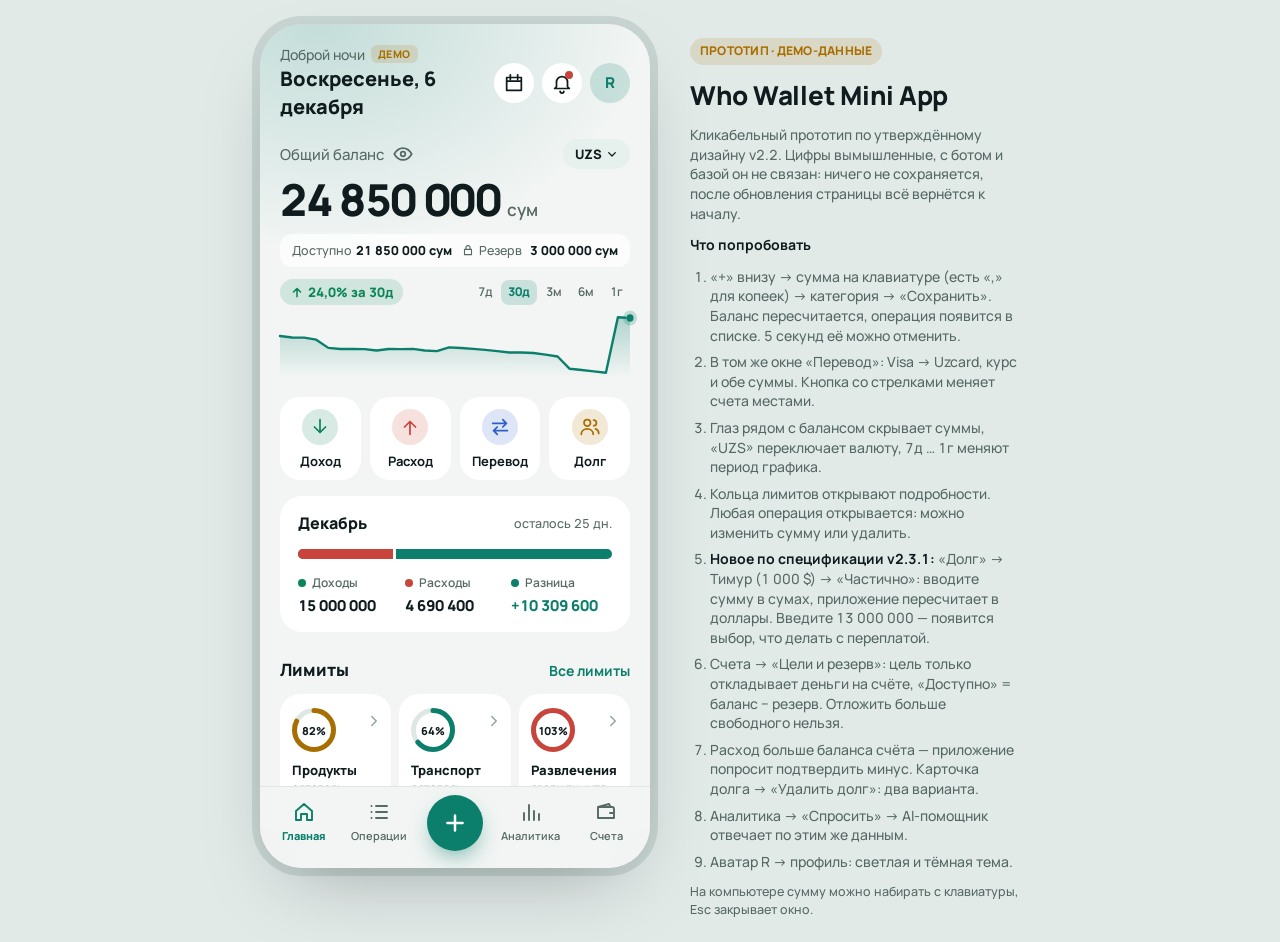
==== index.html @ b490c867 "Add personal wallet site at /my/ The demo stays at the root. /my/ runs the same app in personal mode" ====
<!doctype html>
<html lang="ru">
<head>
<meta charset="utf-8">
<meta name="viewport" content="width=device-width,initial-scale=1,viewport-fit=cover">
<meta name="robots" content="noindex,nofollow">
<script src="https://telegram.org/js/telegram-web-app.js"></script>
<script>
(function () {
  var tg = window.Telegram && window.Telegram.WebApp;
  if (!tg || (!tg.initData && tg.platform === 'unknown')) return; // открыто не в Telegram
  try { tg.ready(); tg.expand(); } catch (e) {}
  var apply = function () {
    if (tg.colorScheme) document.documentElement.setAttribute('data-theme', tg.colorScheme);
    var bg = tg.colorScheme === 'dark' ? '#0B1316' : '#F2F5F4';
    try { tg.setHeaderColor(bg); tg.setBackgroundColor(bg); } catch (e) {}
  };
  apply();
  try { tg.onEvent('themeChanged', apply); } catch (e) {}
})();
</script>
<style>:root{padding-top:env(safe-area-inset-top);padding-bottom:env(safe-area-inset-bottom)}body{margin:0}[hidden]{display:none!important}</style>
</head>
<body>
<title>Who Wallet Mini App</title>
<link rel="preconnect" href="https://fonts.googleapis.com">
<link rel="preconnect" href="https://fonts.gstatic.com" crossorigin>
<link rel="stylesheet" href="https://fonts.googleapis.com/css2?family=Manrope:wght@400;500;600;700;800&display=swap">
<link rel="stylesheet" href="app.css?v=20261119">

<div class="stage">
  <div class="device" id="device">
    <div class="screen" id="screen"></div>
    <nav class="tabbar" id="tabbar" aria-label="Разделы"></nav>
    <div id="overlay"></div>
    <div id="toastHost" aria-live="polite"></div>
  </div>
  <aside class="about">
    <span class="badge">ПРОТОТИП · ДЕМО-ДАННЫЕ</span>
    <h1>Who Wallet Mini App</h1>
    <p>Кликабельный прототип по утверждённому дизайну v2.2. Цифры вымышленные, с ботом и базой он не связан: ничего не сохраняется, после обновления страницы всё вернётся к началу.</p>
    <p><b>Что попробовать</b></p>
    <ol>
      <li>«+» внизу → сумма на клавиатуре (есть «,» для копеек) → категория → «Сохранить». Баланс пересчитается, операция появится в списке. 5 секунд её можно отменить.</li>
      <li>В том же окне «Перевод»: Visa → Uzcard, курс и обе суммы. Кнопка со стрелками меняет счета местами.</li>
      <li>Глаз рядом с балансом скрывает суммы, «UZS» переключает валюту, 7д … 1г меняют период графика.</li>
      <li>Кольца лимитов открывают подробности. Любая операция открывается: можно изменить сумму или удалить.</li>
      <li><b>Новое по спецификации v2.3.1:</b> «Долг» → Тимур (1 000 $) → «Частично»: вводите сумму в сумах, приложение пересчитает в доллары. Введите 13 000 000 — появится выбор, что делать с переплатой.</li>
      <li>Счета → «Цели и резерв»: цель только откладывает деньги на счёте, «Доступно» = баланс − резерв. Отложить больше свободного нельзя.</li>
      <li>Расход больше баланса счёта — приложение попросит подтвердить минус. Карточка долга → «Удалить долг»: два варианта.</li>
      <li>Аналитика → «Спросить» → AI-помощник отвечает по этим же данным.</li>
      <li>Аватар R → профиль: светлая и тёмная тема.</li>
    </ol>
    <p class="small">На компьютере сумму можно набирать с клавиатуры, Esc закрывает окно.</p>
  </aside>
</div>

<script src="app.js?v=20261119"></script>

</body>
</html>
---- app.css ----
/* Layout: телефон-прототип по центру (на телефоне — во весь экран) + рядом список «что попробовать». Токены — из утверждённого дизайна v2.2 (шрифт: Inter или Manrope). */
:root {
  --bg: #F2F5F4; --surface: #FFFFFF; --surface2: #F1F6F4; --line: #DFE7E5; --text: #0F1B1D; --muted: #566964; --faint: #93A39F;
  --accent: #0B7F6B; --on-accent: #FFFFFF; --income: #0B8457; --expense: #C9443A; --warn: #A86F00; --info: #2F5FC8; --chip: #E6F0ED;
  --c1: #3B6FD8; --c2: #0B7F6B; --c3: #D49A1F; --c4: #8E5BD6; --c5: #B3C0BC; --c6: #D45C8A;
  --card1: #0B7F6B; --card2: #2F5FC8; --card3: #6A47B8; --card4: #8A6420; --on-card: #FFFFFF;
  --scrim: rgba(15,27,29,.45); --page: #E2EAE8; --frame: #C9D5D2; --shadow: 0 30px 80px -30px rgba(15,27,29,.35);
  --font: "Manrope", "Inter", system-ui, -apple-system, "Segoe UI", sans-serif;
}
@media (prefers-color-scheme: dark) { :root:not([data-theme="light"]) {
  --bg: #0B1316; --surface: #121D21; --surface2: #18262B; --line: #24343A; --text: #EDF4F2; --muted: #A6B8B3; --faint: #6F837D;
  --accent: #2BD4AE; --on-accent: #04241C; --income: #3DDC97; --expense: #FF715F; --warn: #F4B84A; --info: #6F9BFF; --chip: #1B2B30;
  --c1: #6F9BFF; --c2: #2BD4AE; --c3: #F4B84A; --c4: #B98AF5; --c5: #5D726C; --c6: #F08BC2;
  --card1: #1E5A4C; --card2: #2B3F7A; --card3: #3A2E5C; --card4: #4A3F28; --on-card: #F4FAF8;
  --scrim: rgba(3,8,10,.66); --page: #060C0E; --frame: #1C2629; --shadow: 0 30px 80px -30px rgba(0,0,0,.8); color-scheme: dark; } }
:root[data-theme="dark"] {
  --bg: #0B1316; --surface: #121D21; --surface2: #18262B; --line: #24343A; --text: #EDF4F2; --muted: #A6B8B3; --faint: #6F837D;
  --accent: #2BD4AE; --on-accent: #04241C; --income: #3DDC97; --expense: #FF715F; --warn: #F4B84A; --info: #6F9BFF; --chip: #1B2B30;
  --c1: #6F9BFF; --c2: #2BD4AE; --c3: #F4B84A; --c4: #B98AF5; --c5: #5D726C; --c6: #F08BC2;
  --card1: #1E5A4C; --card2: #2B3F7A; --card3: #3A2E5C; --card4: #4A3F28; --on-card: #F4FAF8;
  --scrim: rgba(3,8,10,.66); --page: #060C0E; --frame: #1C2629; --shadow: 0 30px 80px -30px rgba(0,0,0,.8); color-scheme: dark; }

* { box-sizing: border-box; -webkit-tap-highlight-color: transparent; }
body { margin: 0; background: var(--page); color: var(--text); font: 500 15px/1.4 var(--font); font-variant-numeric: tabular-nums;
  padding-left: max(16px, env(safe-area-inset-left, 0px)); padding-right: max(16px, env(safe-area-inset-right, 0px)); padding-block: 24px; }
button { font: inherit; color: inherit; background: none; border: 0; padding: 0; cursor: pointer; text-align: inherit; }
button:focus-visible, input:focus-visible { outline: 2px solid var(--accent); outline-offset: 2px; }
.stage { display: flex; gap: 40px; justify-content: center; align-items: flex-start; flex-wrap: wrap; }
.about { max-width: 330px; min-width: 0; display: grid; gap: 12px; padding-top: 14px; color: var(--muted); font-size: 14px; }
.about h1 { margin: 0; font-size: 26px; font-weight: 800; color: var(--text); letter-spacing: -.01em; text-wrap: balance; }
.about p { margin: 0; }
.about ol { margin: 0; padding-left: 20px; display: grid; gap: 7px; }
.about b { color: var(--text); }
.badge { justify-self: start; font-size: 12px; font-weight: 800; letter-spacing: .02em; color: var(--warn); background: color-mix(in srgb, var(--warn) 15%, transparent); padding: 5px 10px; border-radius: 999px; }

/* устройство */
.device { position: relative; width: min(390px, 100%); height: min(844px, calc(100dvh - 48px)); min-height: 640px; background: var(--bg);
  border-radius: 42px; overflow: hidden; box-shadow: var(--shadow), 0 0 0 8px var(--frame); isolation: isolate; }
.screen { position: absolute; inset: 0 0 82px; overflow-y: auto; overflow-x: hidden; scrollbar-width: none; padding: 20px 20px 28px; }
.screen.full { inset: 0; }
.screen::-webkit-scrollbar { display: none; }
@media (max-width: 480px) {
  body { padding: 0; } .stage { gap: 0; } .about { display: none; }
  .device { width: 100%; height: calc(100dvh - env(safe-area-inset-top, 0px) - env(safe-area-inset-bottom, 0px)); min-height: 0; border-radius: 0; box-shadow: none; }
  .screen { padding-left: max(18px, env(safe-area-inset-left, 0px)); padding-right: max(18px, env(safe-area-inset-right, 0px)); }
}
.screen.enter { animation: enter .28s cubic-bezier(.2,.8,.2,1); }
.screen.enter-back { animation: enterBack .28s cubic-bezier(.2,.8,.2,1); }
@keyframes enter { from { opacity: 0; transform: translateX(26px); } }
@keyframes enterBack { from { opacity: 0; transform: translateX(-26px); } }
.stagger > * { animation: rise .42s cubic-bezier(.2,.8,.2,1) backwards; }
.stagger > *:nth-child(2) { animation-delay: .04s } .stagger > *:nth-child(3) { animation-delay: .08s } .stagger > *:nth-child(4) { animation-delay: .12s }
.stagger > *:nth-child(5) { animation-delay: .16s } .stagger > *:nth-child(6) { animation-delay: .2s } .stagger > *:nth-child(7) { animation-delay: .24s } .stagger > *:nth-child(n+8) { animation-delay: .28s }
@keyframes rise { from { opacity: 0; transform: translateY(12px); } }
@keyframes fade { from { opacity: 0; } }

/* нижнее меню */
.tabbar { position: absolute; left: 0; right: 0; bottom: 0; height: 82px; background: color-mix(in srgb, var(--bg) 92%, transparent); backdrop-filter: blur(12px);
  border-top: 1px solid var(--line); display: grid; grid-template-columns: repeat(5, 1fr); align-items: start; padding: 8px 6px 10px; z-index: 5; }
.tab { display: grid; justify-items: center; gap: 4px; font-size: 11px; font-weight: 600; color: var(--muted); padding-top: 5px; text-align: center; }
.tab.on { color: var(--accent); font-weight: 800; }
.tab svg.i { width: 24px; height: 24px; }
.fab { justify-self: center; width: 56px; height: 56px; border-radius: 50%; background: var(--accent); color: var(--on-accent); display: grid; place-items: center;
  box-shadow: 0 10px 24px -8px color-mix(in srgb, var(--accent) 70%, transparent); transition: transform .15s; }
.fab:active { transform: scale(.93); }
.fab svg.i { width: 26px; height: 26px; stroke-width: 2.3; }

/* общие элементы */
svg.i { width: 22px; height: 22px; fill: none; stroke: currentColor; stroke-width: 1.9; stroke-linecap: round; stroke-linejoin: round; flex: none; }
svg.i.sm { width: 14px; height: 14px; stroke-width: 2.6; }
.row { display: flex; align-items: center; gap: 12px; }
.between { display: flex; align-items: center; justify-content: space-between; gap: 12px; }
.muted { color: var(--muted); } .small { font-size: 12.5px; } .tiny { font-size: 11.5px; }
.h-title { font-size: 28px; font-weight: 800; letter-spacing: -.02em; margin: 4px 0 14px; }
.sec { display: flex; justify-content: space-between; align-items: baseline; margin: 26px 0 12px; }
.sec h3 { margin: 0; font-size: 17px; font-weight: 800; }
.link { color: var(--accent); font-weight: 700; font-size: 14px; }
.card { background: var(--surface); border-radius: 22px; padding: 16px 18px; }
.iconbtn { width: 40px; height: 40px; border-radius: 50%; background: var(--surface); display: grid; place-items: center; position: relative; flex: none; }
.dot { position: absolute; top: 8px; right: 9px; width: 8px; height: 8px; border-radius: 50%; background: var(--expense); }
.chipbtn { background: var(--chip); border-radius: 999px; padding: 6px 10px 6px 12px; font-weight: 800; font-size: 13px; display: inline-flex; gap: 2px; align-items: center; }
.chipbtn svg.i { width: 16px; height: 16px; }
.pos { color: var(--income); } .neg { color: var(--expense); } .acc { color: var(--accent); }
.seg { display: grid; grid-auto-flow: column; grid-auto-columns: 1fr; background: var(--surface2); border-radius: 13px; padding: 4px; gap: 2px; }
.seg button { padding: 8px 4px; border-radius: 10px; font-size: 13px; font-weight: 600; color: var(--muted); text-align: center; transition: background .2s, color .2s; }
.seg button.on { background: color-mix(in srgb, var(--segc, var(--accent)) 18%, transparent); color: var(--segc, var(--accent)); font-weight: 800; }
.back { display: grid; grid-template-columns: 40px 1fr 40px; align-items: center; margin-bottom: 16px; }
.back h2 { margin: 0; text-align: center; font-size: 17px; font-weight: 800; }
.back .sub { text-align: center; font-size: 11.5px; color: var(--muted); font-weight: 500; }
.hide-sums .money { filter: blur(7px); }
.note { border-radius: 12px; padding: 9px 12px; font-size: 13px; font-weight: 700; display: flex; gap: 8px; align-items: center;
  color: var(--nc); background: color-mix(in srgb, var(--nc) 12%, transparent); }
.note svg.i { width: 18px; height: 18px; }

/* главная */
.hero { margin: -20px -20px 0; padding: 20px 20px 6px; background: radial-gradient(120% 90% at 15% 0%, color-mix(in srgb, var(--accent) 20%, transparent), transparent 70%); }
.greet .muted { font-size: 14px; }
.greet b { font-size: 20px; font-weight: 800; display: block; }
.demo { font-size: 10.5px; font-weight: 800; letter-spacing: .04em; text-transform: uppercase; color: var(--warn); background: color-mix(in srgb, var(--warn) 15%, transparent); padding: 2px 7px; border-radius: 6px; margin-left: 6px; vertical-align: 2px; }
.balance { font-size: 44px; font-weight: 800; letter-spacing: -.03em; line-height: 1.1; margin-top: 6px; white-space: nowrap; }
.balance small { font-size: 17px; font-weight: 600; color: var(--muted); margin-left: 6px; letter-spacing: 0; }
.reserve { display: flex; justify-content: space-between; gap: 8px; background: color-mix(in srgb, var(--surface) 75%, transparent); border-radius: 12px; padding: 8px 12px; margin-top: 10px; font-size: 12.5px; }
.reserve b { color: var(--text); font-weight: 800; margin-left: 4px; }
.reserve svg.i { width: 14px; height: 14px; }
.trend { display: inline-flex; gap: 4px; align-items: center; padding: 4px 10px; border-radius: 999px; font-size: 13px; font-weight: 800; color: var(--tc); background: color-mix(in srgb, var(--tc) 15%, transparent); white-space: nowrap; }
.periods { display: flex; gap: 2px; }
.periods button { font-size: 12px; font-weight: 600; color: var(--muted); padding: 4px 7px; border-radius: 8px; }
.periods button.on { color: var(--accent); background: color-mix(in srgb, var(--accent) 18%, transparent); font-weight: 800; }
.spark { width: 100%; height: 64px; display: block; margin-top: 8px; overflow: visible; }
.spark .ln { fill: none; stroke: var(--accent); stroke-width: 2.4; stroke-linejoin: round; stroke-linecap: round; stroke-dasharray: 1; stroke-dashoffset: 0; animation: draw .9s ease-out; vector-effect: non-scaling-stroke; }
@keyframes draw { from { stroke-dashoffset: 1; } }
.spark .ar { animation: fade .9s ease-out; }
.quick { display: grid; grid-template-columns: repeat(4, 1fr); gap: 9px; margin-top: 14px; }
.quick button { background: var(--surface); border-radius: 20px; padding: 12px 4px 10px; display: grid; justify-items: center; gap: 7px; font-size: 13px; font-weight: 700; transition: transform .12s; }
.quick button:active { transform: scale(.95); }
.qi { width: 36px; height: 36px; border-radius: 50%; display: grid; place-items: center; background: color-mix(in srgb, var(--q) 16%, transparent); color: var(--q); }
.month .bar { height: 10px; border-radius: 5px; background: var(--accent); overflow: hidden; margin: 14px 0 12px; }
.month .bar span { display: block; height: 100%; background: var(--expense); border-right: 3px solid var(--surface); transition: width .8s cubic-bezier(.2,.8,.2,1); }
.trio { display: grid; grid-template-columns: 1fr 1fr 1fr; gap: 6px; }
.trio i { display: inline-block; width: 8px; height: 8px; border-radius: 50%; margin-right: 6px; }
.trio .lbl { font-size: 12px; color: var(--muted); font-weight: 600; }
.trio b { font-size: 15px; font-weight: 800; display: block; margin-top: 3px; white-space: nowrap; }
.limits { display: grid; grid-template-columns: repeat(3, 1fr); gap: 8px; }
.limit { background: var(--surface); border-radius: 20px; padding: 14px 12px; display: grid; gap: 1px; text-align: left; position: relative; transition: transform .12s; min-width: 0; }
.limit:active { transform: scale(.97); }
.limit .ring { margin-bottom: 8px; }
.limit .chev { position: absolute; top: 18px; right: 8px; color: var(--faint); }
.limit .chev svg.i { width: 18px; height: 18px; }
.limit b { font-size: 13px; font-weight: 800; white-space: nowrap; overflow: hidden; text-overflow: ellipsis; }
.limit .v { font-size: 14px; font-weight: 800; }
.ring circle { fill: none; stroke-linecap: round; }
.ring .tr { stroke: var(--line); }
.ring .fg { transition: stroke-dashoffset 1s cubic-bezier(.2,.8,.2,1); }
.ring text { font: 800 11px var(--font); fill: var(--text); text-anchor: middle; dominant-baseline: central; }
.op { display: grid; grid-template-columns: 42px 1fr auto; gap: 12px; align-items: center; padding: 8px 0; text-align: left; width: 100%; }
.ops .op + .op { border-top: 1px solid var(--line); }
.op .ic { width: 42px; height: 42px; border-radius: 14px; display: grid; place-items: center; background: color-mix(in srgb, var(--ic) 16%, transparent); color: var(--ic); }
.op .t { font-weight: 700; font-size: 15px; } .op .s { font-size: 12px; color: var(--muted); font-weight: 500; }
.op > span:nth-child(2) { min-width: 0; white-space: nowrap; overflow: hidden; text-overflow: ellipsis; }
.op .a { text-align: right; font-weight: 800; white-space: nowrap; }
.op.new { animation: flash 1.6s ease-out; border-radius: 14px; }
@keyframes flash { from { background: color-mix(in srgb, var(--accent) 24%, transparent); } }
.donut { display: grid; grid-template-columns: 112px 1fr; gap: 16px; align-items: center; margin-top: 12px; }
.donut svg circle { fill: none; stroke-width: 14; }
.donut svg text { font: 800 15px var(--font); fill: var(--text); text-anchor: middle; dominant-baseline: central; }
.legend { display: grid; gap: 6px; font-size: 13px; min-width: 0; }
.legend div { display: grid; grid-template-columns: 10px 1fr auto; gap: 8px; align-items: center; }
.legend i { width: 10px; height: 10px; border-radius: 3px; }
.tip { display: grid; grid-template-columns: 32px 1fr; gap: 12px; border-radius: 22px; padding: 16px; margin-top: 16px; text-align: left; width: 100%;
  background: color-mix(in srgb, var(--tc) 10%, transparent); border: 1px solid color-mix(in srgb, var(--tc) 35%, transparent); }
.tip .k { font-size: 10.5px; font-weight: 800; letter-spacing: .06em; text-transform: uppercase; color: var(--tc); }
.tip .ti { width: 32px; height: 32px; border-radius: 50%; display: grid; place-items: center; background: color-mix(in srgb, var(--tc) 18%, transparent); color: var(--tc); }
.tip .ti svg.i { width: 18px; height: 18px; }

/* операции */
.search { display: flex; gap: 10px; align-items: center; background: var(--surface); border-radius: 14px; padding: 0 14px; height: 46px; color: var(--muted); }
.search input { flex: 1; min-width: 0; border: 0; background: none; font: inherit; color: var(--text); outline: none; }
.chips { display: flex; gap: 8px; overflow-x: auto; scrollbar-width: none; margin: 12px -20px 4px; padding: 0 20px; }
.chips::-webkit-scrollbar { display: none; }
.chips button { flex: none; padding: 7px 14px; border-radius: 999px; background: var(--surface); font-weight: 700; font-size: 13px; }
.chips button.on { background: var(--accent); color: var(--on-accent); }
.day { display: flex; justify-content: space-between; font-size: 13px; font-weight: 800; color: var(--muted); margin: 18px 0 6px; }
.oplist .op { background: var(--surface); border-radius: 16px; padding: 9px 12px; margin-bottom: 8px; }
.empty { text-align: center; padding: 36px 10px; color: var(--muted); display: grid; gap: 8px; justify-items: center; }

/* аналитика */
.qa { display: grid; grid-template-columns: 1fr 1fr; gap: 8px; margin-top: 14px; }
.qa .card { padding: 14px; min-width: 0; } .qa b { display: block; font-size: 18px; font-weight: 800; margin: 6px 0 2px; white-space: nowrap; }
.bars { display: flex; align-items: flex-end; gap: 10px; height: 150px; padding: 8px 4px 0; }
.bars .g { flex: 1; display: grid; justify-items: center; gap: 6px; height: 100%; align-content: end; }
.bars .pair { display: flex; gap: 3px; align-items: flex-end; height: 120px; }
.bars .pair span { width: 12px; border-radius: 4px 4px 2px 2px; transform-origin: bottom; animation: grow .7s cubic-bezier(.2,.8,.2,1) backwards; }
@keyframes grow { from { transform: scaleY(0); } }
.bars .m { font-size: 11px; color: var(--muted); font-weight: 600; }
.legendline { display: flex; gap: 14px; font-size: 12.5px; color: var(--muted); }
.legendline i { width: 8px; height: 8px; border-radius: 50%; display: inline-block; margin-right: 6px; }
.catrow { display: grid; grid-template-columns: minmax(0, 1fr) 110px 70px; gap: 10px; align-items: center; font-size: 13.5px; padding: 6px 0; }
.track { height: 8px; background: var(--line); border-radius: 4px; overflow: hidden; }
.track span, .progress span { display: block; height: 100%; border-radius: 5px; transition: width .9s cubic-bezier(.2,.8,.2,1); }
.progress { height: 10px; background: var(--line); border-radius: 5px; overflow: hidden; }
.progress span { background: var(--income); }

/* счета */
.accard { border-radius: 20px; padding: 16px 18px; color: var(--on-card); display: grid; gap: 14px; margin-bottom: 10px; text-align: left; width: 100%;
  background: linear-gradient(135deg, var(--cc), color-mix(in srgb, var(--cc) 70%, #000)); transition: transform .12s; }
.accard:active { transform: scale(.98); }
.accard .between span { opacity: .82; font-size: 13px; }
.accard b { font-size: 22px; font-weight: 800; }
.listrow { display: grid; grid-template-columns: 34px minmax(0, 1fr) auto 18px; gap: 12px; align-items: center; background: var(--surface); border-radius: 16px; padding: 13px 14px; margin-bottom: 8px; width: 100%; text-align: left; color: var(--text); }
.listrow > svg.i { width: 18px; height: 18px; color: var(--faint); }
.listrow .ri { width: 34px; height: 34px; border-radius: 50%; display: grid; place-items: center; background: color-mix(in srgb, var(--accent) 13%, transparent); color: var(--accent); }
.listrow .ri svg.i { width: 18px; height: 18px; }

/* детали */
.bigamt { text-align: center; font-size: 34px; font-weight: 800; letter-spacing: -.02em; }
.kv { display: grid; gap: 11px; }
.kv div { display: flex; justify-content: space-between; gap: 10px; font-size: 14px; }
.kv span { color: var(--muted); } .kv b { font-weight: 800; text-align: right; }
.btn { display: block; width: 100%; border-radius: 16px; height: 52px; font-weight: 800; font-size: 16px; text-align: center; background: var(--accent); color: var(--on-accent); transition: transform .12s, opacity .2s; }
.btn:active { transform: scale(.98); }
.btn[disabled] { opacity: .38; cursor: default; transform: none; }
.btn.sec2 { background: var(--surface2); color: var(--text); border: 1px solid var(--line); }
.btn.danger { background: var(--expense); color: var(--on-card); }
.btn.ghost-danger { background: none; color: var(--expense); border: 1px solid color-mix(in srgb, var(--expense) 50%, transparent); }
.two { display: grid; grid-template-columns: 1fr 1fr; gap: 8px; }
.bigring { position: relative; margin: 0 auto; }
.bigring > div { position: absolute; inset: 0; display: grid; place-content: center; text-align: center; }

/* AI */
.chat { display: grid; gap: 12px; padding-bottom: 8px; }
.bub { max-width: 88%; padding: 12px 14px; border-radius: 18px; font-size: 14px; line-height: 1.45; }
.bub.fresh { animation: rise .3s ease-out; }
.bub.me { justify-self: end; background: var(--accent); color: var(--on-accent); border-bottom-right-radius: 6px; font-weight: 600; }
.bub.ai { background: var(--surface); border-bottom-left-radius: 6px; }
.bub .src { margin-top: 8px; padding-top: 8px; border-top: 1px solid var(--line); font-size: 11.5px; color: var(--muted); }
.typing span { display: inline-block; width: 6px; height: 6px; border-radius: 50%; background: var(--muted); margin-right: 4px; animation: blink 1s infinite; }
.typing span:nth-child(2) { animation-delay: .15s } .typing span:nth-child(3) { animation-delay: .3s }
@keyframes blink { 50% { opacity: .2; } }
.sugg { display: flex; flex-wrap: wrap; gap: 8px; margin-top: 12px; }
.sugg button { border: 1px solid var(--line); background: var(--surface); color: var(--accent); font-weight: 700; font-size: 13px; padding: 8px 12px; border-radius: 999px; }
.sugg button[disabled] { opacity: .45; }

/* лист снизу */
.scrim { position: absolute; inset: 0; background: var(--scrim); z-index: 10; animation: fade .2s ease-out; }
.sheet { position: absolute; left: 0; right: 0; bottom: 0; z-index: 11; background: var(--surface); border-radius: 26px 26px 0 0; padding: 10px 20px 16px;
  max-height: 96%; overflow-y: auto; scrollbar-width: none; animation: up .42s cubic-bezier(.2,1.12,.3,1); }
.sheet::-webkit-scrollbar { display: none; }
.still { animation: none !important; }
@keyframes up { from { transform: translateY(100%); } }
.grab { width: 40px; height: 5px; border-radius: 3px; background: var(--faint); margin: 0 auto 12px; opacity: .6; }
.amount { text-align: center; font-weight: 800; letter-spacing: -.02em; margin: 12px 0 4px; white-space: nowrap; }
.amount small { font-size: 18px; color: var(--muted); font-weight: 600; margin-left: 6px; letter-spacing: 0; }
.amount .caret { display: inline-block; width: 3px; height: .85em; background: var(--accent); vertical-align: -.08em; margin-left: 2px; border-radius: 2px; animation: blink 1s steps(1) infinite; }
.pickers { display: grid; grid-template-columns: 1fr 1fr; gap: 8px; margin: 10px 0; }
.picker { background: var(--surface2); border-radius: 14px; padding: 8px 12px; text-align: left; display: grid; min-width: 0; }
.picker .tiny { color: var(--muted); }
.picker b { font-size: 13.5px; font-weight: 800; white-space: nowrap; overflow: hidden; text-overflow: ellipsis; }
.cats { display: grid; grid-template-columns: repeat(4, 1fr); gap: 8px 4px; margin: 6px 0 10px; }
.cat { display: grid; justify-items: center; gap: 5px; font-size: 11px; font-weight: 600; color: var(--muted); text-align: center; }
.cat .cc { width: 44px; height: 44px; border-radius: 50%; display: grid; place-items: center; background: var(--surface2); transition: transform .15s; }
.cat.on { color: var(--text); font-weight: 800; }
.cat.on .cc { background: color-mix(in srgb, var(--accent) 18%, transparent); color: var(--accent); box-shadow: inset 0 0 0 2px var(--accent); transform: scale(1.06); }
.comment { width: 100%; border: 0; border-radius: 14px; background: var(--surface2); padding: 11px 14px; font: inherit; color: var(--text); margin-bottom: 10px; }
.comment::placeholder { color: var(--faint); }
.quickadd { display: grid; grid-template-columns: repeat(3, 1fr); gap: 6px; margin-bottom: 6px; }
.quickadd button { background: var(--chip); border-radius: 10px; padding: 7px 0; font-size: 13px; font-weight: 700; text-align: center; }
.keys { display: grid; grid-template-columns: repeat(3, 1fr); gap: 6px; margin-bottom: 12px; }
.keys button { background: var(--surface2); border-radius: 12px; height: 46px; font-size: 21px; font-weight: 700; display: grid; place-items: center; transition: background .1s; }
.keys button:active { background: var(--line); }
.xfer { display: grid; gap: 8px; margin-top: 10px; position: relative; }
.xfer .picker { padding: 11px 14px; }
.swap { position: absolute; right: 18px; top: 50%; transform: translateY(-50%); width: 36px; height: 36px; border-radius: 50%; background: var(--surface); border: 2px solid var(--line); display: grid; place-items: center; color: var(--info); transition: transform .25s; }
.swap svg.i { width: 18px; height: 18px; }
.swap:active { transform: translateY(-50%) rotate(180deg); }
.rate { background: color-mix(in srgb, var(--info) 10%, transparent); border: 1px solid color-mix(in srgb, var(--info) 35%, transparent); border-radius: 16px; padding: 12px 14px; display: grid; gap: 6px; font-size: 13px; margin: 8px 0; }
.rate div { display: flex; justify-content: space-between; gap: 8px; } .rate b { font-weight: 800; }
.hint { font-size: 11.5px; font-weight: 700; margin: 6px 0 8px; }

/* тост */
.toast { position: absolute; left: 14px; right: 14px; bottom: 94px; z-index: 20; background: var(--surface); border: 1px solid var(--line); border-radius: 18px; padding: 12px 14px;
  display: grid; grid-template-columns: 34px minmax(0, 1fr) auto; gap: 12px; align-items: center; box-shadow: 0 16px 40px -16px rgba(0,0,0,.45); animation: toastIn .35s cubic-bezier(.2,1.1,.3,1); }
.full-view .toast { bottom: 18px; }
@keyframes toastIn { from { opacity: 0; transform: translateY(20px) scale(.97); } }
.toast .ok { width: 34px; height: 34px; border-radius: 50%; display: grid; place-items: center; background: color-mix(in srgb, var(--income) 18%, transparent); color: var(--income); }
.toast .ok path { stroke-dasharray: 30; stroke-dashoffset: 30; animation: check .5s .1s ease-out forwards; }
@keyframes check { to { stroke-dashoffset: 0; } }
.toast b { font-weight: 800; display: block; } .toast .undo { color: var(--accent); font-weight: 800; display: flex; align-items: center; gap: 6px; }

.opts { display: grid; gap: 8px; margin: 14px 0; }
.opt { display: grid; grid-template-columns: 22px minmax(0, 1fr); gap: 12px; align-items: start; text-align: left; padding: 12px 14px; border-radius: 14px; border: 1px solid var(--line); background: var(--surface2); width: 100%; }
.opt .rd { width: 20px; height: 20px; border-radius: 50%; border: 2px solid var(--faint); margin-top: 2px; }
.opt.on { border-color: var(--accent); background: color-mix(in srgb, var(--accent) 10%, transparent); }
.opt.on .rd { border: 6px solid var(--accent); }
.opt b { display: block; font-weight: 800; }
.opt .d { font-size: 12.5px; color: var(--muted); }
.accchips { display: flex; gap: 8px; overflow-x: auto; margin: 10px -20px 2px; padding: 0 20px; scrollbar-width: none; }
.accchips::-webkit-scrollbar { display: none; }
.accchips button { flex: none; border: 1px solid var(--line); background: var(--surface2); border-radius: 12px; padding: 8px 12px; text-align: left; display: grid; }
.accchips button.on { border-color: var(--accent); background: color-mix(in srgb, var(--accent) 12%, transparent); }
.accchips b { font-size: 13px; font-weight: 800; } .accchips span { font-size: 11px; color: var(--muted); }
.conv { text-align: center; font-size: 13px; color: var(--muted); margin: -2px 0 8px; }
.conv b { color: var(--text); }
.calm .spark .ln, .calm .spark .ar, .calm .bars .pair span { animation: none; }
html.no-anim *, html.no-anim *::before, html.no-anim *::after { animation: none !important; transition: none !important; }
html.no-anim .toast .ok path { stroke-dashoffset: 0; }
html.no-anim body { padding: 0 !important; }
html.no-anim .about { display: none; }
html.no-anim .stage { display: block; }
html.no-anim .device { width: 390px; height: 844px; min-height: 0; border-radius: 0; box-shadow: none; }
@media (prefers-reduced-motion: reduce) { *, *::before, *::after { animation: none !important; transition: none !important; } .toast .ok path { stroke-dashoffset: 0; } }
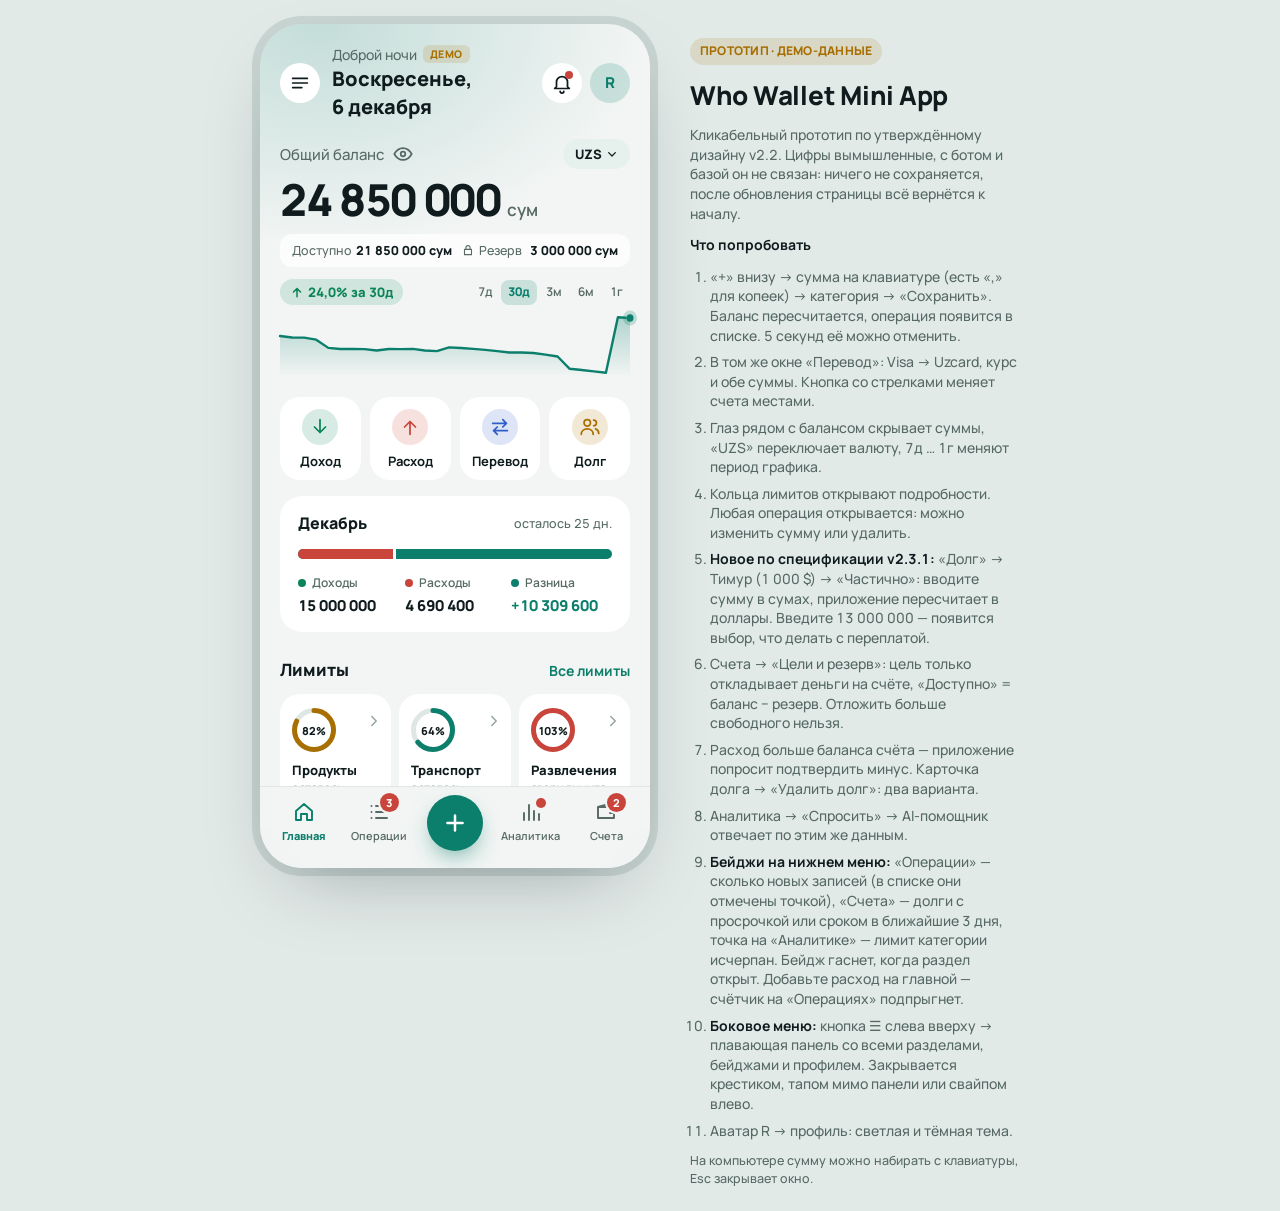
==== commit de3000e9: "Floating side menu A menu button on the main screens opens a side panel that floats with margins fro" ====
--- a/index.html
+++ b/index.html
@@ -26,7 +26,350 @@
 <link rel="preconnect" href="https://fonts.googleapis.com">
 <link rel="preconnect" href="https://fonts.gstatic.com" crossorigin>
 <link rel="stylesheet" href="https://fonts.googleapis.com/css2?family=Manrope:wght@400;500;600;700;800&display=swap">
-<link rel="stylesheet" href="app.css?v=20261119">
+<style>
+/* Layout: телефон-прототип по центру (на телефоне — во весь экран) + рядом список «что попробовать». Токены — из утверждённого дизайна v2.2 (шрифт: Inter или Manrope). */
+:root {
+  --bg: #F2F5F4; --surface: #FFFFFF; --surface2: #F1F6F4; --line: #DFE7E5; --text: #0F1B1D; --muted: #566964; --faint: #93A39F;
+  --accent: #0B7F6B; --on-accent: #FFFFFF; --income: #0B8457; --expense: #C9443A; --warn: #A86F00; --info: #2F5FC8; --chip: #E6F0ED;
+  --c1: #3B6FD8; --c2: #0B7F6B; --c3: #D49A1F; --c4: #8E5BD6; --c5: #B3C0BC; --c6: #D45C8A;
+  --card1: #0B7F6B; --card2: #2F5FC8; --card3: #6A47B8; --card4: #8A6420; --on-card: #FFFFFF;
+  --badge: #C9443A; --on-badge: #FFFFFF; --scrim: rgba(15,27,29,.45); --page: #E2EAE8; --frame: #C9D5D2; --shadow: 0 30px 80px -30px rgba(15,27,29,.35);
+  --font: "Manrope", "Inter", system-ui, -apple-system, "Segoe UI", sans-serif;
+}
+@media (prefers-color-scheme: dark) { :root:not([data-theme="light"]) {
+  --bg: #0B1316; --surface: #121D21; --surface2: #18262B; --line: #24343A; --text: #EDF4F2; --muted: #A6B8B3; --faint: #6F837D;
+  --accent: #2BD4AE; --on-accent: #04241C; --income: #3DDC97; --expense: #FF715F; --warn: #F4B84A; --info: #6F9BFF; --chip: #1B2B30;
+  --c1: #6F9BFF; --c2: #2BD4AE; --c3: #F4B84A; --c4: #B98AF5; --c5: #5D726C; --c6: #F08BC2;
+  --card1: #1E5A4C; --card2: #2B3F7A; --card3: #3A2E5C; --card4: #4A3F28; --on-card: #F4FAF8;
+  --badge: #FF715F; --on-badge: #2A0805; --scrim: rgba(3,8,10,.66); --page: #060C0E; --frame: #1C2629; --shadow: 0 30px 80px -30px rgba(0,0,0,.8); color-scheme: dark; } }
+:root[data-theme="dark"] {
+  --bg: #0B1316; --surface: #121D21; --surface2: #18262B; --line: #24343A; --text: #EDF4F2; --muted: #A6B8B3; --faint: #6F837D;
+  --accent: #2BD4AE; --on-accent: #04241C; --income: #3DDC97; --expense: #FF715F; --warn: #F4B84A; --info: #6F9BFF; --chip: #1B2B30;
+  --c1: #6F9BFF; --c2: #2BD4AE; --c3: #F4B84A; --c4: #B98AF5; --c5: #5D726C; --c6: #F08BC2;
+  --card1: #1E5A4C; --card2: #2B3F7A; --card3: #3A2E5C; --card4: #4A3F28; --on-card: #F4FAF8;
+  --badge: #FF715F; --on-badge: #2A0805; --scrim: rgba(3,8,10,.66); --page: #060C0E; --frame: #1C2629; --shadow: 0 30px 80px -30px rgba(0,0,0,.8); color-scheme: dark; }
+
+* { box-sizing: border-box; -webkit-tap-highlight-color: transparent; }
+body { margin: 0; background: var(--page); color: var(--text); font: 500 15px/1.4 var(--font); font-variant-numeric: tabular-nums;
+  padding-left: max(16px, env(safe-area-inset-left, 0px)); padding-right: max(16px, env(safe-area-inset-right, 0px)); padding-block: 24px; }
+button { font: inherit; color: inherit; background: none; border: 0; padding: 0; cursor: pointer; text-align: inherit; }
+button:focus-visible, input:focus-visible { outline: 2px solid var(--accent); outline-offset: 2px; }
+.stage { display: flex; gap: 40px; justify-content: center; align-items: flex-start; flex-wrap: wrap; }
+.about { max-width: 330px; min-width: 0; display: grid; gap: 12px; padding-top: 14px; color: var(--muted); font-size: 14px; }
+.about h1 { margin: 0; font-size: 26px; font-weight: 800; color: var(--text); letter-spacing: -.01em; text-wrap: balance; }
+.about p { margin: 0; }
+.about ol { margin: 0; padding-left: 20px; display: grid; gap: 7px; }
+.about b { color: var(--text); }
+.badge { justify-self: start; font-size: 12px; font-weight: 800; letter-spacing: .02em; color: var(--warn); background: color-mix(in srgb, var(--warn) 15%, transparent); padding: 5px 10px; border-radius: 999px; }
+
+/* устройство */
+.device { position: relative; width: min(390px, 100%); height: min(844px, calc(100dvh - 48px)); min-height: 640px; background: var(--bg);
+  border-radius: 42px; overflow: hidden; box-shadow: var(--shadow), 0 0 0 8px var(--frame); isolation: isolate; }
+.screen { position: absolute; inset: 0 0 82px; overflow-y: auto; overflow-x: hidden; scrollbar-width: none; padding: 20px 20px 28px; }
+.screen.full { inset: 0; }
+.screen::-webkit-scrollbar { display: none; }
+@media (max-width: 480px) {
+  body { padding: 0; } .stage { gap: 0; } .about { display: none; }
+  .device { width: 100%; height: calc(100dvh - env(safe-area-inset-top, 0px) - env(safe-area-inset-bottom, 0px)); min-height: 0; border-radius: 0; box-shadow: none; }
+  .screen { padding-left: max(18px, env(safe-area-inset-left, 0px)); padding-right: max(18px, env(safe-area-inset-right, 0px)); }
+}
+.screen.enter { animation: enter .28s cubic-bezier(.2,.8,.2,1); }
+.screen.enter-back { animation: enterBack .28s cubic-bezier(.2,.8,.2,1); }
+@keyframes enter { from { opacity: 0; transform: translateX(26px); } }
+@keyframes enterBack { from { opacity: 0; transform: translateX(-26px); } }
+.stagger > * { animation: rise .42s cubic-bezier(.2,.8,.2,1) backwards; }
+.stagger > *:nth-child(2) { animation-delay: .04s } .stagger > *:nth-child(3) { animation-delay: .08s } .stagger > *:nth-child(4) { animation-delay: .12s }
+.stagger > *:nth-child(5) { animation-delay: .16s } .stagger > *:nth-child(6) { animation-delay: .2s } .stagger > *:nth-child(7) { animation-delay: .24s } .stagger > *:nth-child(n+8) { animation-delay: .28s }
+@keyframes rise { from { opacity: 0; transform: translateY(12px); } }
+@keyframes fade { from { opacity: 0; } }
+
+/* нижнее меню */
+.tabbar { position: absolute; left: 0; right: 0; bottom: 0; height: 82px; background: color-mix(in srgb, var(--bg) 92%, transparent); backdrop-filter: blur(12px);
+  border-top: 1px solid var(--line); display: grid; grid-template-columns: repeat(5, 1fr); align-items: start; padding: 8px 6px 10px; z-index: 5; }
+.tab { display: grid; justify-items: center; gap: 4px; font-size: 11px; font-weight: 600; color: var(--muted); padding-top: 5px; text-align: center; }
+.tab.on { color: var(--accent); font-weight: 800; }
+.tab svg.i { width: 24px; height: 24px; }
+.fab { justify-self: center; width: 56px; height: 56px; border-radius: 50%; background: var(--accent); color: var(--on-accent); display: grid; place-items: center;
+  box-shadow: 0 10px 24px -8px color-mix(in srgb, var(--accent) 70%, transparent); transition: transform .15s; }
+.fab:active { transform: scale(.93); }
+.fab svg.i { width: 26px; height: 26px; stroke-width: 2.3; }
+/* бейджи: новое видно прямо на вкладке, без всплывающих окон */
+.tab .tic { position: relative; display: grid; place-items: center; }
+.tbadge { position: absolute; top: -7px; left: 13px; min-width: 19px; height: 19px; padding: 0 5px; border-radius: 10px; background: var(--badge); color: var(--on-badge);
+  font: 800 11px/19px var(--font); text-align: center; letter-spacing: 0; box-shadow: 0 0 0 2px var(--bg); pointer-events: none; }
+.tbadge.dot { min-width: 0; width: 10px; height: 10px; padding: 0; top: -2px; left: 17px; }
+.tbadge.bump { animation: bump .55s cubic-bezier(.3,1.6,.5,1); }
+@keyframes bump { 0% { transform: scale(.2); } 55% { transform: scale(1.25); } 100% { transform: scale(1); } }
+.rbadge { min-width: 22px; height: 22px; padding: 0 7px; border-radius: 11px; background: var(--badge); color: var(--on-badge); font-size: 12px; font-weight: 800; line-height: 22px; text-align: center; }
+/* боковое меню «Floating»: панель парит с отступами от краёв, не прилипает к экрану */
+.titlebar { display: flex; align-items: center; gap: 12px; margin: 4px 0 14px; }
+.titlebar .h-title { margin: 0; }
+.greet b { text-wrap: balance; font-size: clamp(16px, 4.9vw, 20px); }
+@media (max-width: 360px) { .greet .muted { font-size: 13px; } .greet .demo { display: none; } } /* «демо» видно в боковом меню */
+.side { position: absolute; z-index: 11; top: 12px; bottom: 12px; left: 12px; width: min(292px, calc(100% - 56px)); display: flex; flex-direction: column; gap: 2px;
+  background: color-mix(in srgb, var(--surface) 94%, transparent); backdrop-filter: blur(18px); -webkit-backdrop-filter: blur(18px); border: 1px solid var(--line); border-radius: 26px;
+  padding: 14px 12px 12px; box-shadow: 0 28px 70px -20px rgba(0,0,0,.5), 0 2px 8px rgba(0,0,0,.08); overflow-y: auto; scrollbar-width: none; transform-origin: left center;
+  animation: sideIn .4s cubic-bezier(.2,1,.3,1); }
+.side::-webkit-scrollbar { display: none; }
+@keyframes sideIn { from { opacity: 0; transform: translateX(-30px) scale(.96); } }
+.side.out { animation: sideOut .17s ease-in forwards; }
+.scrim.out { animation: fadeOut .17s ease-in forwards; }
+@keyframes sideOut { to { opacity: 0; transform: translateX(-22px) scale(.97); } }
+@keyframes fadeOut { to { opacity: 0; } }
+.side > * { animation: rise .35s cubic-bezier(.2,.8,.2,1) backwards; }
+.side > *:nth-child(2) { animation-delay: .03s } .side > *:nth-child(3) { animation-delay: .05s } .side > *:nth-child(4) { animation-delay: .07s }
+.side > *:nth-child(5) { animation-delay: .09s } .side > *:nth-child(6) { animation-delay: .11s } .side > *:nth-child(n+7) { animation-delay: .13s }
+.side.still > * { animation: none; }
+.shead { display: grid; grid-template-columns: 40px minmax(0, 1fr) 36px; gap: 10px; align-items: center; padding: 2px 2px 12px; margin-bottom: 4px; border-bottom: 1px solid var(--line); }
+.shead b { display: block; font-size: 16px; font-weight: 800; }
+.shead .tiny { display: block; color: var(--muted); }
+.slogo { width: 40px; height: 40px; border-radius: 13px; background: var(--accent); color: var(--on-accent); display: grid; place-items: center; }
+.slogo svg.i { width: 21px; height: 21px; }
+.sclose { width: 36px; height: 36px; background: var(--surface2); }
+.sclose svg.i { width: 18px; height: 18px; }
+.slabel { font-size: 11px; font-weight: 800; letter-spacing: .06em; text-transform: uppercase; color: var(--faint); padding: 12px 10px 5px; }
+.sitem { display: grid; grid-template-columns: 34px minmax(0, 1fr) auto; gap: 10px; align-items: center; min-height: 46px; padding: 5px 10px 5px 6px; border-radius: 14px;
+  font-size: 15px; font-weight: 700; color: var(--text); width: 100%; text-align: left; transition: background .15s; }
+.sitem:active { background: var(--surface2); }
+.sitem .sic { width: 34px; height: 34px; border-radius: 11px; display: grid; place-items: center; color: var(--muted); }
+.sitem .sic svg.i { width: 20px; height: 20px; }
+.sitem.on { background: color-mix(in srgb, var(--accent) 13%, transparent); color: var(--accent); font-weight: 800; }
+.sitem.on .sic { color: var(--accent); background: color-mix(in srgb, var(--accent) 16%, transparent); }
+.sdot { width: 9px; height: 9px; border-radius: 50%; background: var(--badge); margin-right: 6px; }
+.stag { font-size: 11px; font-weight: 800; color: var(--muted); background: var(--surface2); padding: 3px 8px; border-radius: 999px; }
+.sfoot { margin-top: auto; padding-top: 12px; }
+.sme { display: grid; grid-template-columns: 40px minmax(0, 1fr) 18px; gap: 10px; align-items: center; width: 100%; text-align: left; padding: 10px; border-radius: 18px;
+  background: var(--surface2); border: 1px solid var(--line); }
+.sme .av { width: 40px; height: 40px; border-radius: 50%; display: grid; place-items: center; background: color-mix(in srgb, var(--accent) 18%, transparent); color: var(--accent); font-weight: 800; }
+.sme b { display: block; font-size: 14px; font-weight: 800; white-space: nowrap; overflow: hidden; text-overflow: ellipsis; }
+.sme .tiny { color: var(--muted); }
+.sme > svg.i { width: 18px; height: 18px; color: var(--faint); }
+.op.unseen .t::after { content: ""; display: inline-block; width: 7px; height: 7px; border-radius: 50%; background: var(--accent); margin-left: 6px; vertical-align: 2px; }
+
+/* общие элементы */
+svg.i { width: 22px; height: 22px; fill: none; stroke: currentColor; stroke-width: 1.9; stroke-linecap: round; stroke-linejoin: round; flex: none; }
+svg.i.sm { width: 14px; height: 14px; stroke-width: 2.6; }
+.row { display: flex; align-items: center; gap: 12px; }
+.between { display: flex; align-items: center; justify-content: space-between; gap: 12px; }
+.muted { color: var(--muted); } .small { font-size: 12.5px; } .tiny { font-size: 11.5px; }
+.h-title { font-size: 28px; font-weight: 800; letter-spacing: -.02em; margin: 4px 0 14px; }
+.sec { display: flex; justify-content: space-between; align-items: baseline; margin: 26px 0 12px; }
+.sec h3 { margin: 0; font-size: 17px; font-weight: 800; }
+.link { color: var(--accent); font-weight: 700; font-size: 14px; }
+.card { background: var(--surface); border-radius: 22px; padding: 16px 18px; }
+.iconbtn { width: 40px; height: 40px; border-radius: 50%; background: var(--surface); display: grid; place-items: center; position: relative; flex: none; }
+.dot { position: absolute; top: 8px; right: 9px; width: 8px; height: 8px; border-radius: 50%; background: var(--expense); }
+.chipbtn { background: var(--chip); border-radius: 999px; padding: 6px 10px 6px 12px; font-weight: 800; font-size: 13px; display: inline-flex; gap: 2px; align-items: center; }
+.chipbtn svg.i { width: 16px; height: 16px; }
+.pos { color: var(--income); } .neg { color: var(--expense); } .acc { color: var(--accent); }
+.seg { display: grid; grid-auto-flow: column; grid-auto-columns: 1fr; background: var(--surface2); border-radius: 13px; padding: 4px; gap: 2px; }
+.seg button { padding: 8px 4px; border-radius: 10px; font-size: 13px; font-weight: 600; color: var(--muted); text-align: center; transition: background .2s, color .2s; }
+.seg button.on { background: color-mix(in srgb, var(--segc, var(--accent)) 18%, transparent); color: var(--segc, var(--accent)); font-weight: 800; }
+.back { display: grid; grid-template-columns: 40px 1fr 40px; align-items: center; margin-bottom: 16px; }
+.back h2 { margin: 0; text-align: center; font-size: 17px; font-weight: 800; }
+.back .sub { text-align: center; font-size: 11.5px; color: var(--muted); font-weight: 500; }
+.hide-sums .money { filter: blur(7px); }
+.note { border-radius: 12px; padding: 9px 12px; font-size: 13px; font-weight: 700; display: flex; gap: 8px; align-items: center;
+  color: var(--nc); background: color-mix(in srgb, var(--nc) 12%, transparent); }
+.note svg.i { width: 18px; height: 18px; }
+
+/* главная */
+.hero { margin: -20px -20px 0; padding: 20px 20px 6px; background: radial-gradient(120% 90% at 15% 0%, color-mix(in srgb, var(--accent) 20%, transparent), transparent 70%); }
+.greet .muted { font-size: 14px; }
+.greet b { font-size: 20px; font-weight: 800; display: block; }
+.demo { font-size: 10.5px; font-weight: 800; letter-spacing: .04em; text-transform: uppercase; color: var(--warn); background: color-mix(in srgb, var(--warn) 15%, transparent); padding: 2px 7px; border-radius: 6px; margin-left: 6px; vertical-align: 2px; }
+.balance { font-size: 44px; font-weight: 800; letter-spacing: -.03em; line-height: 1.1; margin-top: 6px; white-space: nowrap; }
+.balance small { font-size: 17px; font-weight: 600; color: var(--muted); margin-left: 6px; letter-spacing: 0; }
+.reserve { display: flex; justify-content: space-between; gap: 8px; background: color-mix(in srgb, var(--surface) 75%, transparent); border-radius: 12px; padding: 8px 12px; margin-top: 10px; font-size: 12.5px; }
+.reserve b { color: var(--text); font-weight: 800; margin-left: 4px; }
+.reserve svg.i { width: 14px; height: 14px; }
+.trend { display: inline-flex; gap: 4px; align-items: center; padding: 4px 10px; border-radius: 999px; font-size: 13px; font-weight: 800; color: var(--tc); background: color-mix(in srgb, var(--tc) 15%, transparent); white-space: nowrap; }
+.periods { display: flex; gap: 2px; }
+.periods button { font-size: 12px; font-weight: 600; color: var(--muted); padding: 4px 7px; border-radius: 8px; }
+.periods button.on { color: var(--accent); background: color-mix(in srgb, var(--accent) 18%, transparent); font-weight: 800; }
+.spark { width: 100%; height: 64px; display: block; margin-top: 8px; overflow: visible; }
+.spark .ln { fill: none; stroke: var(--accent); stroke-width: 2.4; stroke-linejoin: round; stroke-linecap: round; stroke-dasharray: 1; stroke-dashoffset: 0; animation: draw .9s ease-out; vector-effect: non-scaling-stroke; }
+@keyframes draw { from { stroke-dashoffset: 1; } }
+.spark .ar { animation: fade .9s ease-out; }
+.quick { display: grid; grid-template-columns: repeat(4, 1fr); gap: 9px; margin-top: 14px; }
+.quick button { background: var(--surface); border-radius: 20px; padding: 12px 4px 10px; display: grid; justify-items: center; gap: 7px; font-size: 13px; font-weight: 700; transition: transform .12s; }
+.quick button:active { transform: scale(.95); }
+.qi { width: 36px; height: 36px; border-radius: 50%; display: grid; place-items: center; background: color-mix(in srgb, var(--q) 16%, transparent); color: var(--q); }
+.month .bar { height: 10px; border-radius: 5px; background: var(--accent); overflow: hidden; margin: 14px 0 12px; }
+.month .bar span { display: block; height: 100%; background: var(--expense); border-right: 3px solid var(--surface); transition: width .8s cubic-bezier(.2,.8,.2,1); }
+.trio { display: grid; grid-template-columns: 1fr 1fr 1fr; gap: 6px; }
+.trio i { display: inline-block; width: 8px; height: 8px; border-radius: 50%; margin-right: 6px; }
+.trio .lbl { font-size: 12px; color: var(--muted); font-weight: 600; }
+.trio b { font-size: 15px; font-weight: 800; display: block; margin-top: 3px; white-space: nowrap; }
+.limits { display: grid; grid-template-columns: repeat(3, 1fr); gap: 8px; }
+.limit { background: var(--surface); border-radius: 20px; padding: 14px 12px; display: grid; gap: 1px; text-align: left; position: relative; transition: transform .12s; min-width: 0; }
+.limit:active { transform: scale(.97); }
+.limit .ring { margin-bottom: 8px; }
+.limit .chev { position: absolute; top: 18px; right: 8px; color: var(--faint); }
+.limit .chev svg.i { width: 18px; height: 18px; }
+.limit b { font-size: 13px; font-weight: 800; white-space: nowrap; overflow: hidden; text-overflow: ellipsis; }
+.limit .v { font-size: 14px; font-weight: 800; }
+.ring circle { fill: none; stroke-linecap: round; }
+.ring .tr { stroke: var(--line); }
+.ring .fg { transition: stroke-dashoffset 1s cubic-bezier(.2,.8,.2,1); }
+.ring text { font: 800 11px var(--font); fill: var(--text); text-anchor: middle; dominant-baseline: central; }
+.op { display: grid; grid-template-columns: 42px 1fr auto; gap: 12px; align-items: center; padding: 8px 0; text-align: left; width: 100%; }
+.ops .op + .op { border-top: 1px solid var(--line); }
+.op .ic { width: 42px; height: 42px; border-radius: 14px; display: grid; place-items: center; background: color-mix(in srgb, var(--ic) 16%, transparent); color: var(--ic); }
+.op .t { font-weight: 700; font-size: 15px; } .op .s { font-size: 12px; color: var(--muted); font-weight: 500; }
+.op > span:nth-child(2) { min-width: 0; white-space: nowrap; overflow: hidden; text-overflow: ellipsis; }
+.op .a { text-align: right; font-weight: 800; white-space: nowrap; }
+.op.new { animation: flash 1.6s ease-out; border-radius: 14px; }
+@keyframes flash { from { background: color-mix(in srgb, var(--accent) 24%, transparent); } }
+.donut { display: grid; grid-template-columns: 112px 1fr; gap: 16px; align-items: center; margin-top: 12px; }
+.donut svg circle { fill: none; stroke-width: 14; }
+.donut svg text { font: 800 15px var(--font); fill: var(--text); text-anchor: middle; dominant-baseline: central; }
+.legend { display: grid; gap: 6px; font-size: 13px; min-width: 0; }
+.legend div { display: grid; grid-template-columns: 10px 1fr auto; gap: 8px; align-items: center; }
+.legend i { width: 10px; height: 10px; border-radius: 3px; }
+.tip { display: grid; grid-template-columns: 32px 1fr; gap: 12px; border-radius: 22px; padding: 16px; margin-top: 16px; text-align: left; width: 100%;
+  background: color-mix(in srgb, var(--tc) 10%, transparent); border: 1px solid color-mix(in srgb, var(--tc) 35%, transparent); }
+.tip .k { font-size: 10.5px; font-weight: 800; letter-spacing: .06em; text-transform: uppercase; color: var(--tc); }
+.tip .ti { width: 32px; height: 32px; border-radius: 50%; display: grid; place-items: center; background: color-mix(in srgb, var(--tc) 18%, transparent); color: var(--tc); }
+.tip .ti svg.i { width: 18px; height: 18px; }
+
+/* операции */
+.search { display: flex; gap: 10px; align-items: center; background: var(--surface); border-radius: 14px; padding: 0 14px; height: 46px; color: var(--muted); }
+.search input { flex: 1; min-width: 0; border: 0; background: none; font: inherit; color: var(--text); outline: none; }
+.chips { display: flex; gap: 8px; overflow-x: auto; scrollbar-width: none; margin: 12px -20px 4px; padding: 0 20px; }
+.chips::-webkit-scrollbar { display: none; }
+.chips button { flex: none; padding: 7px 14px; border-radius: 999px; background: var(--surface); font-weight: 700; font-size: 13px; }
+.chips button.on { background: var(--accent); color: var(--on-accent); }
+.day { display: flex; justify-content: space-between; font-size: 13px; font-weight: 800; color: var(--muted); margin: 18px 0 6px; }
+.oplist .op { background: var(--surface); border-radius: 16px; padding: 9px 12px; margin-bottom: 8px; }
+.empty { text-align: center; padding: 36px 10px; color: var(--muted); display: grid; gap: 8px; justify-items: center; }
+
+/* аналитика */
+.qa { display: grid; grid-template-columns: 1fr 1fr; gap: 8px; margin-top: 14px; }
+.qa .card { padding: 14px; min-width: 0; } .qa b { display: block; font-size: 18px; font-weight: 800; margin: 6px 0 2px; white-space: nowrap; }
+.bars { display: flex; align-items: flex-end; gap: 10px; height: 150px; padding: 8px 4px 0; }
+.bars .g { flex: 1; display: grid; justify-items: center; gap: 6px; height: 100%; align-content: end; }
+.bars .pair { display: flex; gap: 3px; align-items: flex-end; height: 120px; }
+.bars .pair span { width: 12px; border-radius: 4px 4px 2px 2px; transform-origin: bottom; animation: grow .7s cubic-bezier(.2,.8,.2,1) backwards; }
+@keyframes grow { from { transform: scaleY(0); } }
+.bars .m { font-size: 11px; color: var(--muted); font-weight: 600; }
+.legendline { display: flex; gap: 14px; font-size: 12.5px; color: var(--muted); }
+.legendline i { width: 8px; height: 8px; border-radius: 50%; display: inline-block; margin-right: 6px; }
+.catrow { display: grid; grid-template-columns: minmax(0, 1fr) 110px 70px; gap: 10px; align-items: center; font-size: 13.5px; padding: 6px 0; }
+.track { height: 8px; background: var(--line); border-radius: 4px; overflow: hidden; }
+.track span, .progress span { display: block; height: 100%; border-radius: 5px; transition: width .9s cubic-bezier(.2,.8,.2,1); }
+.progress { height: 10px; background: var(--line); border-radius: 5px; overflow: hidden; }
+.progress span { background: var(--income); }
+
+/* счета */
+.accard { border-radius: 20px; padding: 16px 18px; color: var(--on-card); display: grid; gap: 14px; margin-bottom: 10px; text-align: left; width: 100%;
+  background: linear-gradient(135deg, var(--cc), color-mix(in srgb, var(--cc) 70%, #000)); transition: transform .12s; }
+.accard:active { transform: scale(.98); }
+.accard .between span { opacity: .82; font-size: 13px; }
+.accard b { font-size: 22px; font-weight: 800; }
+.listrow { display: grid; grid-template-columns: 34px minmax(0, 1fr) auto 18px; gap: 12px; align-items: center; background: var(--surface); border-radius: 16px; padding: 13px 14px; margin-bottom: 8px; width: 100%; text-align: left; color: var(--text); }
+.listrow > svg.i { width: 18px; height: 18px; color: var(--faint); }
+.listrow .ri { width: 34px; height: 34px; border-radius: 50%; display: grid; place-items: center; background: color-mix(in srgb, var(--accent) 13%, transparent); color: var(--accent); }
+.listrow .ri svg.i { width: 18px; height: 18px; }
+
+/* детали */
+.bigamt { text-align: center; font-size: 34px; font-weight: 800; letter-spacing: -.02em; }
+.kv { display: grid; gap: 11px; }
+.kv div { display: flex; justify-content: space-between; gap: 10px; font-size: 14px; }
+.kv span { color: var(--muted); } .kv b { font-weight: 800; text-align: right; }
+.btn { display: block; width: 100%; border-radius: 16px; height: 52px; font-weight: 800; font-size: 16px; text-align: center; background: var(--accent); color: var(--on-accent); transition: transform .12s, opacity .2s; }
+.btn:active { transform: scale(.98); }
+.btn[disabled] { opacity: .38; cursor: default; transform: none; }
+.btn.sec2 { background: var(--surface2); color: var(--text); border: 1px solid var(--line); }
+.btn.danger { background: var(--expense); color: var(--on-card); }
+.btn.ghost-danger { background: none; color: var(--expense); border: 1px solid color-mix(in srgb, var(--expense) 50%, transparent); }
+.two { display: grid; grid-template-columns: 1fr 1fr; gap: 8px; }
+.bigring { position: relative; margin: 0 auto; }
+.bigring > div { position: absolute; inset: 0; display: grid; place-content: center; text-align: center; }
+
+/* AI */
+.chat { display: grid; gap: 12px; padding-bottom: 8px; }
+.bub { max-width: 88%; padding: 12px 14px; border-radius: 18px; font-size: 14px; line-height: 1.45; }
+.bub.fresh { animation: rise .3s ease-out; }
+.bub.me { justify-self: end; background: var(--accent); color: var(--on-accent); border-bottom-right-radius: 6px; font-weight: 600; }
+.bub.ai { background: var(--surface); border-bottom-left-radius: 6px; }
+.bub .src { margin-top: 8px; padding-top: 8px; border-top: 1px solid var(--line); font-size: 11.5px; color: var(--muted); }
+.typing span { display: inline-block; width: 6px; height: 6px; border-radius: 50%; background: var(--muted); margin-right: 4px; animation: blink 1s infinite; }
+.typing span:nth-child(2) { animation-delay: .15s } .typing span:nth-child(3) { animation-delay: .3s }
+@keyframes blink { 50% { opacity: .2; } }
+.sugg { display: flex; flex-wrap: wrap; gap: 8px; margin-top: 12px; }
+.sugg button { border: 1px solid var(--line); background: var(--surface); color: var(--accent); font-weight: 700; font-size: 13px; padding: 8px 12px; border-radius: 999px; }
+.sugg button[disabled] { opacity: .45; }
+
+/* лист снизу */
+.scrim { position: absolute; inset: 0; background: var(--scrim); z-index: 10; animation: fade .2s ease-out; }
+.sheet { position: absolute; left: 0; right: 0; bottom: 0; z-index: 11; background: var(--surface); border-radius: 26px 26px 0 0; padding: 10px 20px 16px;
+  max-height: 96%; overflow-y: auto; scrollbar-width: none; animation: up .42s cubic-bezier(.2,1.12,.3,1); }
+.sheet::-webkit-scrollbar { display: none; }
+.still { animation: none !important; }
+@keyframes up { from { transform: translateY(100%); } }
+.grab { width: 40px; height: 5px; border-radius: 3px; background: var(--faint); margin: 0 auto 12px; opacity: .6; }
+.amount { text-align: center; font-weight: 800; letter-spacing: -.02em; margin: 12px 0 4px; white-space: nowrap; }
+.amount small { font-size: 18px; color: var(--muted); font-weight: 600; margin-left: 6px; letter-spacing: 0; }
+.amount .caret { display: inline-block; width: 3px; height: .85em; background: var(--accent); vertical-align: -.08em; margin-left: 2px; border-radius: 2px; animation: blink 1s steps(1) infinite; }
+.pickers { display: grid; grid-template-columns: 1fr 1fr; gap: 8px; margin: 10px 0; }
+.picker { background: var(--surface2); border-radius: 14px; padding: 8px 12px; text-align: left; display: grid; min-width: 0; }
+.picker .tiny { color: var(--muted); }
+.picker b { font-size: 13.5px; font-weight: 800; white-space: nowrap; overflow: hidden; text-overflow: ellipsis; }
+.cats { display: grid; grid-template-columns: repeat(4, 1fr); gap: 8px 4px; margin: 6px 0 10px; }
+.cat { display: grid; justify-items: center; gap: 5px; font-size: 11px; font-weight: 600; color: var(--muted); text-align: center; }
+.cat .cc { width: 44px; height: 44px; border-radius: 50%; display: grid; place-items: center; background: var(--surface2); transition: transform .15s; }
+.cat.on { color: var(--text); font-weight: 800; }
+.cat.on .cc { background: color-mix(in srgb, var(--accent) 18%, transparent); color: var(--accent); box-shadow: inset 0 0 0 2px var(--accent); transform: scale(1.06); }
+.comment { width: 100%; border: 0; border-radius: 14px; background: var(--surface2); padding: 11px 14px; font: inherit; color: var(--text); margin-bottom: 10px; }
+.comment::placeholder { color: var(--faint); }
+.quickadd { display: grid; grid-template-columns: repeat(3, 1fr); gap: 6px; margin-bottom: 6px; }
+.quickadd button { background: var(--chip); border-radius: 10px; padding: 7px 0; font-size: 13px; font-weight: 700; text-align: center; }
+.keys { display: grid; grid-template-columns: repeat(3, 1fr); gap: 6px; margin-bottom: 12px; }
+.keys button { background: var(--surface2); border-radius: 12px; height: 46px; font-size: 21px; font-weight: 700; display: grid; place-items: center; transition: background .1s; }
+.keys button:active { background: var(--line); }
+.xfer { display: grid; gap: 8px; margin-top: 10px; position: relative; }
+.xfer .picker { padding: 11px 14px; }
+.swap { position: absolute; right: 18px; top: 50%; transform: translateY(-50%); width: 36px; height: 36px; border-radius: 50%; background: var(--surface); border: 2px solid var(--line); display: grid; place-items: center; color: var(--info); transition: transform .25s; }
+.swap svg.i { width: 18px; height: 18px; }
+.swap:active { transform: translateY(-50%) rotate(180deg); }
+.rate { background: color-mix(in srgb, var(--info) 10%, transparent); border: 1px solid color-mix(in srgb, var(--info) 35%, transparent); border-radius: 16px; padding: 12px 14px; display: grid; gap: 6px; font-size: 13px; margin: 8px 0; }
+.rate div { display: flex; justify-content: space-between; gap: 8px; } .rate b { font-weight: 800; }
+.hint { font-size: 11.5px; font-weight: 700; margin: 6px 0 8px; }
+
+/* тост */
+.toast { position: absolute; left: 14px; right: 14px; bottom: 94px; z-index: 20; background: var(--surface); border: 1px solid var(--line); border-radius: 18px; padding: 12px 14px;
+  display: grid; grid-template-columns: 34px minmax(0, 1fr) auto; gap: 12px; align-items: center; box-shadow: 0 16px 40px -16px rgba(0,0,0,.45); animation: toastIn .35s cubic-bezier(.2,1.1,.3,1); }
+.full-view .toast { bottom: 18px; }
+@keyframes toastIn { from { opacity: 0; transform: translateY(20px) scale(.97); } }
+.toast .ok { width: 34px; height: 34px; border-radius: 50%; display: grid; place-items: center; background: color-mix(in srgb, var(--income) 18%, transparent); color: var(--income); }
+.toast .ok path { stroke-dasharray: 30; stroke-dashoffset: 30; animation: check .5s .1s ease-out forwards; }
+@keyframes check { to { stroke-dashoffset: 0; } }
+.toast b { font-weight: 800; display: block; } .toast .undo { color: var(--accent); font-weight: 800; display: flex; align-items: center; gap: 6px; }
+
+.opts { display: grid; gap: 8px; margin: 14px 0; }
+.opt { display: grid; grid-template-columns: 22px minmax(0, 1fr); gap: 12px; align-items: start; text-align: left; padding: 12px 14px; border-radius: 14px; border: 1px solid var(--line); background: var(--surface2); width: 100%; }
+.opt .rd { width: 20px; height: 20px; border-radius: 50%; border: 2px solid var(--faint); margin-top: 2px; }
+.opt.on { border-color: var(--accent); background: color-mix(in srgb, var(--accent) 10%, transparent); }
+.opt.on .rd { border: 6px solid var(--accent); }
+.opt b { display: block; font-weight: 800; }
+.opt .d { font-size: 12.5px; color: var(--muted); }
+.accchips { display: flex; gap: 8px; overflow-x: auto; margin: 10px -20px 2px; padding: 0 20px; scrollbar-width: none; }
+.accchips::-webkit-scrollbar { display: none; }
+.accchips button { flex: none; border: 1px solid var(--line); background: var(--surface2); border-radius: 12px; padding: 8px 12px; text-align: left; display: grid; }
+.accchips button.on { border-color: var(--accent); background: color-mix(in srgb, var(--accent) 12%, transparent); }
+.accchips b { font-size: 13px; font-weight: 800; } .accchips span { font-size: 11px; color: var(--muted); }
+.conv { text-align: center; font-size: 13px; color: var(--muted); margin: -2px 0 8px; }
+.conv b { color: var(--text); }
+.calm .spark .ln, .calm .spark .ar, .calm .bars .pair span { animation: none; }
+html.no-anim *, html.no-anim *::before, html.no-anim *::after { animation: none !important; transition: none !important; }
+html.no-anim .toast .ok path { stroke-dashoffset: 0; }
+html.no-anim body { padding: 0 !important; }
+html.no-anim .about { display: none; }
+html.no-anim .stage { display: block; }
+html.no-anim .device { width: 390px; height: 844px; min-height: 0; border-radius: 0; box-shadow: none; }
+@media (prefers-reduced-motion: reduce) { *, *::before, *::after { animation: none !important; transition: none !important; } .toast .ok path { stroke-dashoffset: 0; } }
+</style>
 
 <div class="stage">
   <div class="device" id="device">
@@ -49,13 +392,1012 @@
       <li>Счета → «Цели и резерв»: цель только откладывает деньги на счёте, «Доступно» = баланс − резерв. Отложить больше свободного нельзя.</li>
       <li>Расход больше баланса счёта — приложение попросит подтвердить минус. Карточка долга → «Удалить долг»: два варианта.</li>
       <li>Аналитика → «Спросить» → AI-помощник отвечает по этим же данным.</li>
+      <li><b>Бейджи на нижнем меню:</b> «Операции» — сколько новых записей (в списке они отмечены точкой), «Счета» — долги с просрочкой или сроком в ближайшие 3 дня, точка на «Аналитике» — лимит категории исчерпан. Бейдж гаснет, когда раздел открыт. Добавьте расход на главной — счётчик на «Операциях» подпрыгнет.</li>
+      <li><b>Боковое меню:</b> кнопка ☰ слева вверху → плавающая панель со всеми разделами, бейджами и профилем. Закрывается крестиком, тапом мимо панели или свайпом влево.</li>
       <li>Аватар R → профиль: светлая и тёмная тема.</li>
     </ol>
     <p class="small">На компьютере сумму можно набирать с клавиатуры, Esc закрывает окно.</p>
   </aside>
 </div>
 
-<script src="app.js?v=20261119"></script>
+<script>
+(() => {
+'use strict';
+// ================= иконки =================
+const P = {
+  home: 'M4 11l8-7 8 7v9h-5v-6h-6v6H4z', list: 'M9 6h11M9 12h11M9 18h11M4.5 6h.01M4.5 12h.01M4.5 18h.01', chart: 'M5 20v-7M10 20V5M15 20v-9M20 20v-6',
+  wallet: 'M4 7h14a2 2 0 0 1 2 2v9H4zM4 7l11-3 1.5 3M16 13h4', plus: 'M12 5v14M5 12h14', back: 'M15 5l-7 7 7 7', right: 'M9 6l6 6-6 6',
+  down: 'M12 4v14M6 12l6 6 6-6', up: 'M12 20V6M6 12l6-6 6 6', swap: 'M4 8h15M15 4l4 4-4 4M20 16H5M9 12l-4 4 4 4', vswap: 'M8 4v15M4 15l4 4 4-4M16 20V5M12 9l4-4 4 4',
+  people: 'M9 11a3.5 3.5 0 1 0 0-7 3.5 3.5 0 0 0 0 7zM2.5 20c0-3.6 2.9-6 6.5-6s6.5 2.4 6.5 6M16 4.5a3 3 0 0 1 0 6M18 14c2.2.6 3.5 2.6 3.5 5',
+  eye: 'M2.5 12C5 7.5 8.2 5.5 12 5.5s7 2 9.5 6.5c-2.5 4.5-5.7 6.5-9.5 6.5S5 16.5 2.5 12zM12 14.5a2.5 2.5 0 1 0 0-5 2.5 2.5 0 0 0 0 5z',
+  eyeoff: 'M3 3l18 18M10.6 6.1A9 9 0 0 1 12 6c3.8 0 7 2 9.5 6-1 1.7-2.1 3-3.3 4M6.6 7.6C5 8.7 3.6 10.2 2.5 12c2.5 4.5 5.7 6.5 9.5 6.5 1.6 0 3-.3 4.3-1',
+  menu: 'M4 7h16M4 12h16M4 17h10', bell: 'M6 16V11a6 6 0 0 1 12 0v5l2 2H4zM10 21a2 2 0 0 0 4 0', cal: 'M4 6h16v14H4zM4 10h16M8 3v5M16 3v5', chev: 'M7 10l5 5 5-5',
+  cart: 'M3 5h3l2.5 10h10l2-7H7.5M10 20h.01M17 20h.01', car: 'M4 16v-3l2.5-5h11l2.5 5v3zM4 16v2M20 16v2M7.5 13h.01M16.5 13h.01', cup: 'M5 8h11v5a5.5 5.5 0 0 1-11 0zM16 9.5h1.5a2.5 2.5 0 0 1 0 5H16M6 21h9',
+  bag: 'M5 8h14l-1 12H6zM9 8V7a3 3 0 0 1 6 0v1', house: 'M4 11l8-7 8 7v9h-5v-5h-6v5H4z', bulb: 'M9.5 17h5M10.5 20.5h3M8.5 14c-2-1.4-3-3.5-2.4-5.8a6 6 0 0 1 11.8 0c.6 2.3-.4 4.4-2.4 5.8z',
+  heart: 'M12 20c-6-4-9-7.4-9-11a4.6 4.6 0 0 1 9-1.6A4.6 4.6 0 0 1 21 9c0 3.6-3 7-9 11z', star: 'M12 3.5l2.6 5.5 6 .7-4.5 4.1 1.2 6-5.3-3-5.3 3 1.2-6L3.4 9.7l6-.7z',
+  case: 'M4 8h16v11H4zM9 8V5.5h6V8M4 13h16', gift: 'M4 10h16v10H4zM3 7h18v3H3zM12 7v13M12 7c-1.5-3-5-3-5-1s3 1 5 1zM12 7c1.5-3 5-3 5-1s-3 1-5 1z',
+  tool: 'M14.5 6.5a4 4 0 0 0-5 5L4 17l3 3 5.5-5.5a4 4 0 0 0 5-5l-2.5 2.5-2-2z', dots: 'M6 12h.01M12 12h.01M18 12h.01', spark: 'M12 3l2.2 6.3L20.5 12l-6.3 2.2L12 20.5l-2.2-6.3L3.5 12l6.3-2.7z',
+  bksp: 'M9 6h11v12H9l-6-6zM12.5 9.5l5 5M17.5 9.5l-5 5', check: 'M5 12.5l4.5 4.5L19 7.5', close: 'M6 6l12 12M18 6L6 18', search: 'M10.5 17a6.5 6.5 0 1 0 0-13 6.5 6.5 0 0 0 0 13zM20 20l-4.8-4.8',
+  target: 'M12 20a8 8 0 1 0 0-16 8 8 0 0 0 0 16zM12 16a4 4 0 1 0 0-8 4 4 0 0 0 0 8zM12 12h.01', lock: 'M6 11h12v9H6zM8.5 11V8a3.5 3.5 0 0 1 7 0v3',
+  trash: 'M5 7h14M9 7V5h6v2M7 7l1 13h8l1-13', warn: 'M12 4l9 16H3zM12 10v4M12 17h.01', globe: 'M12 21a9 9 0 1 0 0-18 9 9 0 0 0 0 18zM3 12h18M12 3c-3 3.5-3 14.5 0 18M12 3c3 3.5 3 14.5 0 18',
+  pie: 'M12 3a9 9 0 1 0 9 9h-9zM15 3.5A9 9 0 0 1 20.5 9H15z', coin: 'M12 21a9 9 0 1 0 0-18 9 9 0 0 0 0 18zM9 15c.5 1 1.6 1.5 3 1.5 1.8 0 3-.8 3-2.2 0-3-6-1.6-6-4.6C9 8.3 10.2 7.5 12 7.5c1.3 0 2.3.5 2.8 1.4M12 6v1.5M12 16.5V18',
+};
+const ic = (n, cls = 'i') => `<svg class="${cls}" viewBox="0 0 24 24" aria-hidden="true"><path d="${P[n]}"/></svg>`;
+
+// ================= справочники =================
+const RATES = { UZS: 1, USD: 11987.16, EUR: 13393.25, RUB: 146.29 }; // демо-курс ЦБ
+const SIGN = { UZS: 'сум', USD: '$', EUR: '€', RUB: '₽' };
+const conv = (v, from, to) => (v * RATES[from]) / RATES[to];
+const CATS = {
+  expense: [
+    { id: 'food', name: 'Продукты', icon: 'cart', col: '--c2', places: ['Korzinka', 'Makro', 'Havas', 'Чорсу базар'] },
+    { id: 'cafe', name: 'Кафе', icon: 'cup', col: '--c3', places: ['Evos', 'Bon!', 'Caffeine', 'Плов-центр'] },
+    { id: 'transport', name: 'Транспорт', icon: 'car', col: '--c1', places: ['Yandex Go', 'MyTaxi', 'Метро'] },
+    { id: 'shop', name: 'Покупки', icon: 'bag', col: '--c4', places: ['Uzum Market', 'Texnomart', 'Zara'] },
+    { id: 'rent', name: 'Аренда', icon: 'house', col: '--c1', places: ['Аренда квартиры'] },
+    { id: 'util', name: 'Коммуналка', icon: 'bulb', col: '--c5', places: ['Свет и газ', 'Интернет'] },
+    { id: 'health', name: 'Здоровье', icon: 'heart', col: '--c6', places: ['Аптека', 'Клиника'] },
+    { id: 'fun', name: 'Развлечения', icon: 'star', col: '--c3', places: ['Кино', 'Боулинг', 'Steam'] },
+  ],
+  income: [
+    { id: 'salary', name: 'Зарплата', icon: 'case', col: '--income', places: ['Зарплата'] },
+    { id: 'side', name: 'Подработка', icon: 'tool', col: '--income', places: ['Фриланс'] },
+    { id: 'gift', name: 'Подарки', icon: 'gift', col: '--income', places: ['Подарок'] },
+    { id: 'other', name: 'Другое', icon: 'dots', col: '--income', places: ['Поступление'] },
+  ],
+};
+const KIND = { transfer: { icon: 'swap', col: '--info', name: 'Перевод' }, goal: { icon: 'target', col: '--accent', name: 'Цель' }, debt: { icon: 'people', col: '--warn', name: 'Долг' }, fx: { icon: 'coin', col: '--info', name: 'Курсовая разница' } };
+const catOf = (id) => [...CATS.expense, ...CATS.income].find((c) => c.id === id);
+const metaOf = (o) => KIND[o.kind] || catOf(o.cat);
+
+// ================= формат и даты =================
+const NB = ' ';
+function fmt(v, cur = 'UZS', { sign = false, round = false } = {}) {
+  const neg = v < -0.004; v = Math.abs(v);
+  const cents = Math.round(v * 100);
+  const frac = cur !== 'UZS' || (!round && cents % 100 !== 0);
+  const s = (frac ? (cents / 100).toFixed(2) : String(Math.round(v))).replace('.', ',').replace(/\B(?=(\d{3})+(?!\d))/g, NB);
+  return `${neg ? '−' : sign ? '+' : ''}${s}${NB}${SIGN[cur]}`;
+}
+const num = (v, cur = 'UZS', o) => fmt(v, cur, o).replace(/\s\S+$/, '');
+const short = (v) => { const a = Math.abs(v); return a >= 1e6 ? `${(v / 1e6).toFixed(1).replace(/\.0$/, '').replace('.', ',')} млн` : a >= 1e3 ? `${Math.round(v / 1e3)} тыс` : String(Math.round(v)); };
+const MONTHS = ['января', 'февраля', 'марта', 'апреля', 'мая', 'июня', 'июля', 'августа', 'сентября', 'октября', 'ноября', 'декабря'];
+const MPREP = ['январе', 'феврале', 'марте', 'апреле', 'мае', 'июне', 'июле', 'августе', 'сентябре', 'октябре', 'ноябре', 'декабре'];
+const MSHORT = ['янв', 'фев', 'мар', 'апр', 'май', 'июн', 'июл', 'авг', 'сен', 'окт', 'ноя', 'дек'];
+const MNOM = ['Январь', 'Февраль', 'Март', 'Апрель', 'Май', 'Июнь', 'Июль', 'Август', 'Сентябрь', 'Октябрь', 'Ноябрь', 'Декабрь'];
+const DAYS = ['Воскресенье', 'Понедельник', 'Вторник', 'Среда', 'Четверг', 'Пятница', 'Суббота'];
+const sod = (d) => new Date(d.getFullYear(), d.getMonth(), d.getDate());
+const dayDiff = (a, b) => Math.round((sod(a) - sod(b)) / 86400000);
+const hm = (d) => `${String(d.getHours()).padStart(2, '0')}:${String(d.getMinutes()).padStart(2, '0')}`;
+const dm = (d) => `${d.getDate()} ${MONTHS[d.getMonth()]}`;
+function dayLabel(d) { const diff = dayDiff(new Date(), d); return diff === 0 ? `Сегодня, ${dm(d)}` : diff === 1 ? `Вчера, ${dm(d)}` : `${DAYS[d.getDay()]}, ${dm(d)}`; }
+const whenShort = (d) => { const diff = dayDiff(new Date(), d); return diff === 0 ? hm(d) : diff === 1 ? 'вчера' : `${d.getDate()} ${MSHORT[d.getMonth()]}`; };
+const haptic = () => { try { navigator.vibrate && navigator.vibrate(8); } catch (e) { /* нет вибро */ } };
+const esc = (s) => String(s).replace(/&/g, '&amp;').replace(/</g, '&lt;').replace(/>/g, '&gt;').replace(/"/g, '&quot;');
+const r2 = (v) => Math.round(v * 100) / 100;
+
+// ================= демо-данные =================
+let S;
+function balanceRaw(a, ops) {
+  let b = a.initial;
+  for (const o of ops) {
+    if (o.acc === a.id) b += o.kind === 'income' ? o.amount : o.kind === 'debt' || o.kind === 'fx' ? o.sign * o.amount : -o.amount;
+    if (o.kind === 'transfer' && o.to === a.id) b += o.toAmount;
+  }
+  return r2(b);
+}
+function seed() {
+  let x = 20261109; const rnd = () => { x = (x * 1664525 + 1013904223) % 4294967296; return x / 4294967296; };
+  const pick = (a) => a[Math.floor(rnd() * a.length)];
+  const between = (a, b, step = 1000) => Math.round((a + rnd() * (b - a)) / step) * step;
+  const accounts = [
+    { id: 'uz', name: 'Uzcard', num: '4417', cur: 'UZS', cc: '--card1', target: 8420000 },
+    { id: 'visa', name: 'Visa', num: '9032', cur: 'USD', cc: '--card2', target: 980 },
+    { id: 'humo', name: 'Humo', num: '1185', cur: 'UZS', cc: '--card3', target: 2860000 },
+    { id: 'cash', name: 'Наличные', num: '', cur: 'UZS', cc: '--card4', target: 1822583 },
+  ];
+  const ops = []; let id = 1;
+  const now = new Date(), today = sod(now);
+  const add = (o) => { if (o.date <= now) ops.push({ id: id++, ...o }); };
+  const ago = (days, h, m) => { const t = new Date(today); t.setDate(t.getDate() - days); t.setHours(h, m); return t; };
+  for (let d = 372; d >= 0; d--) {
+    const day = ago(d, 0, 0), dom = day.getDate();
+    const monthsAgo = (today.getFullYear() - day.getFullYear()) * 12 + today.getMonth() - day.getMonth();
+    const at = (h, m) => ago(d, h, m);
+    if (dom === 5) add({ kind: 'income', cat: 'salary', title: 'Зарплата', amount: monthsAgo >= 5 ? 12000000 : 15000000, cur: 'UZS', acc: 'uz', date: at(10, 5) });
+    if (dom === 1) add({ kind: 'expense', cat: 'rent', title: 'Аренда квартиры', amount: 3000000, cur: 'UZS', acc: 'uz', date: at(9, 30) });
+    // крупные разовые траты последних месяцев (цели больше не забирают деньги со счёта)
+    if (dom === 6 && monthsAgo === 6) add({ kind: 'expense', cat: 'fun', title: 'Отпуск в Самарканде', amount: 8000000, cur: 'UZS', acc: 'uz', date: at(10, 40) });
+    if (dom === 6 && monthsAgo === 5) add({ kind: 'expense', cat: 'shop', title: 'Texnomart · ноутбук', amount: 12000000, cur: 'UZS', acc: 'uz', date: at(10, 40) });
+    if (dom === 6 && monthsAgo === 4) add({ kind: 'expense', cat: 'health', title: 'Стоматология', amount: 10000000, cur: 'UZS', acc: 'uz', date: at(10, 40) });
+    if (dom === 7) add({ kind: 'transfer', title: 'Снятие наличных', amount: 2000000, cur: 'UZS', acc: 'uz', to: 'cash', toAmount: 2000000, date: at(13, 15) });
+    if (dom === 10) add({ kind: 'expense', cat: 'util', title: pick(CATS.expense[5].places), amount: between(380000, 520000), cur: 'UZS', acc: 'uz', date: at(12, 0) });
+    if (rnd() < 0.45) add({ kind: 'expense', cat: 'food', title: pick(CATS.expense[0].places), amount: between(60000, 440000), cur: 'UZS', acc: rnd() < 0.6 ? 'uz' : 'cash', date: at(18, Math.floor(rnd() * 59)) });
+    if (rnd() < 0.38) add({ kind: 'expense', cat: 'cafe', title: pick(CATS.expense[1].places), amount: between(40000, 190000), cur: 'UZS', acc: rnd() < 0.5 ? 'humo' : 'cash', date: at(13, Math.floor(rnd() * 59)) });
+    if (rnd() < 0.62) add({ kind: 'expense', cat: 'transport', title: pick(CATS.expense[2].places), amount: between(12000, 48000), cur: 'UZS', acc: 'humo', date: at(8 + Math.floor(rnd() * 11), Math.floor(rnd() * 59)) });
+    if (rnd() < 0.07) add({ kind: 'expense', cat: 'shop', title: pick(CATS.expense[3].places), amount: r2(18 + rnd() * 90), cur: 'USD', acc: 'visa', date: at(20, 15) });
+    if (rnd() < 0.14) add({ kind: 'expense', cat: 'fun', title: pick(CATS.expense[7].places), amount: between(70000, 240000), cur: 'UZS', acc: 'humo', date: at(21, 0) });
+    if (rnd() < 0.04) add({ kind: 'expense', cat: 'health', title: pick(CATS.expense[6].places), amount: between(50000, 300000), cur: 'UZS', acc: 'cash', date: at(11, 20) });
+    if (rnd() < 0.04) add({ kind: 'income', cat: 'side', title: 'Фриланс', amount: between(500000, 2000000, 50000), cur: 'UZS', acc: 'humo', date: at(16, 0) });
+  }
+  // долги: выдача и возврат меняют баланс счёта, но не доход и не расход
+  add({ kind: 'debt', sign: -1, debt: 2, title: 'Дал в долг · Сардор', amount: 300000, cur: 'UZS', acc: 'cash', date: ago(40, 19, 0) });
+  add({ kind: 'debt', sign: -1, debt: 4, title: 'Дал в долг · Тимур', amount: 1000, cur: 'USD', acc: 'visa', date: ago(30, 15, 0) });
+  add({ kind: 'debt', sign: -1, debt: 1, title: 'Дал в долг · Алишер', amount: 1600000, cur: 'UZS', acc: 'cash', date: ago(25, 17, 30) });
+  add({ kind: 'debt', sign: 1, debt: 3, title: 'Взял в долг · Мама', amount: 500000, cur: 'UZS', acc: 'humo', date: ago(20, 12, 0) });
+  add({ kind: 'debt', sign: 1, debt: 1, title: 'Возврат долга · Алишер', amount: 400000, cur: 'UZS', acc: 'cash', date: ago(18, 20, 10) });
+  // свежие операции, чтобы главная выглядела живой; они ещё не просмотрены — бейдж «3» на «Операциях»
+  const freshFrom = id;
+  add({ kind: 'expense', cat: 'fun', title: 'Кино', amount: 140000, cur: 'UZS', acc: 'humo', date: ago(1, 21, 10) });
+  add({ kind: 'expense', cat: 'transport', title: 'Yandex Go', amount: 24000, cur: 'UZS', acc: 'humo', date: new Date(now - 2.5 * 3600000) });
+  add({ kind: 'expense', cat: 'food', title: 'Korzinka', amount: 186400, cur: 'UZS', acc: 'uz', date: new Date(now - 50 * 60000) });
+  // лимиты: подобраны так, чтобы проценты совпадали с макетом (82%, 62%, 103%)
+  const mStart = new Date(today.getFullYear(), today.getMonth(), 1), spent = {};
+  for (const o of ops) if (o.kind === 'expense' && o.date >= mStart) spent[o.cat] = (spent[o.cat] || 0) + conv(o.amount, o.cur, 'UZS');
+  const budgets = {};
+  for (const [k, r] of Object.entries({ food: 0.82, transport: 0.62, fun: 1.03 })) budgets[k] = Math.max(100000, Math.round((spent[k] || 0) / r / 10000) * 10000);
+  // начальные остатки: сегодня балансы равны макету (итого 24 850 000 сум)
+  for (const a of accounts) { a.initial = 0; a.initial = r2(a.target - balanceRaw(a, ops)); }
+  const due = (n) => { const t = new Date(today); t.setDate(t.getDate() + n); return t; };
+  return {
+    accounts, ops, budgets, nextId: id, tab: 'home', stack: [], hide: false, cur: 'UZS', period: '30д', chips: 'all', q: '', aPer: 'Полгода',
+    overlay: null, undo: null, lastTotal: null, justAdded: null, debtTab: 'lent', chat: [],
+    opsSeen: freshFrom - 1, opsHi: freshFrom - 1, seenDebts: [], seenOver: [], // что уже видел пользователь (для бейджей)
+    debts: [
+      { id: 1, dir: 'lent', person: 'Алишер', amount: 1600000, cur: 'UZS', paid: 400000, due: due(2), pays: [{ amount: 400000, cur: 'UZS', date: ago(18, 20, 10), note: 'на Наличные' }] },
+      { id: 2, dir: 'lent', person: 'Сардор', amount: 300000, cur: 'UZS', paid: 0, due: due(-9), pays: [] },
+      { id: 3, dir: 'borrowed', person: 'Мама', amount: 500000, cur: 'UZS', paid: 0, due: due(11), pays: [] },
+      { id: 4, dir: 'lent', person: 'Тимур', amount: 1000, cur: 'USD', paid: 0, due: due(20), pays: [] },
+    ],
+    nextDebt: 5,
+    // цели — отдельная сущность: деньги остаются на счетах, цель только откладывает их часть (резервирование)
+    goals: [
+      { id: 1, type: 'goal', name: 'Автомобиль', target: 150000000, cur: 'UZS', monthly: 10000000, alloc: { uz: 2000000 } },
+      { id: 2, type: 'reserve', name: 'Неприкосновенный запас', target: null, cur: 'UZS', alloc: { humo: 1000000 } },
+    ],
+  };
+}
+/** «Начать с нуля»: те же счета с нулевым балансом, без операций, долгов, целей и лимитов */
+function zeroState() {
+  const s = seed();
+  return { ...s, mine: true, accounts: s.accounts.map((a) => ({ ...a, num: '', initial: 0 })), ops: [], budgets: {}, debts: [], nextId: 1, nextDebt: 1, nextGoal: 3, chat: [],
+    opsSeen: 0, opsHi: 0, seenDebts: [], seenOver: [],
+    goals: [{ id: 2, type: 'reserve', name: 'Неприкосновенный запас', target: null, cur: 'UZS', alloc: {} }] };
+}
+// Свои данные (после «Начать с нуля») хранятся только на этом устройстве, в браузере Telegram
+const STORE_KEY = 'who-wallet-prototype-mine-v1';
+function saveMine() {
+  if (!S.mine) return;
+  try { localStorage.setItem(STORE_KEY, JSON.stringify({ accounts: S.accounts, ops: S.ops, budgets: S.budgets, debts: S.debts, goals: S.goals, nextId: S.nextId, nextDebt: S.nextDebt, nextGoal: S.nextGoal, cur: S.cur, opsSeen: S.opsSeen, seenDebts: S.seenDebts, seenOver: S.seenOver })); } catch (e) { /* хранилище недоступно */ }
+}
+function loadMine() {
+  try {
+    const raw = localStorage.getItem(STORE_KEY); if (!raw) return null;
+    const d = JSON.parse(raw), day = (v) => (v ? new Date(v) : null);
+    d.ops.forEach((o) => { o.date = new Date(o.date); });
+    d.debts.forEach((x) => { x.due = day(x.due); x.pays.forEach((p) => { p.date = new Date(p.date); }); });
+    return { ...zeroState(), ...d, mine: true };
+  } catch (e) { return null; }
+}
+const dropMine = () => { try { localStorage.removeItem(STORE_KEY); } catch (e) { /* хранилище недоступно */ } };
+const tgName = () => { try { return window.Telegram.WebApp.initDataUnsafe.user.first_name || ''; } catch (e) { return ''; } };
+const mainGoal = () => S.goals.find((g) => g.type === 'goal');
+const reserveGoal = () => S.goals.find((g) => g.type === 'reserve');
+
+const bal = (a) => balanceRaw(a, S.ops);
+const accOf = (id) => S.accounts.find((a) => a.id === id);
+const accName = (a) => a.name + (a.num ? ` ·· ${a.num}` : '');
+const totalUZS = () => S.accounts.reduce((s, a) => s + conv(bal(a), a.cur, 'UZS'), 0);
+const opUZS = (o) => conv(o.amount, o.cur, 'UZS');
+const flowUZS = (o) => (o.kind === 'income' ? 1 : o.kind === 'debt' || o.kind === 'fx' ? o.sign : o.kind === 'transfer' ? 0 : -1) * opUZS(o);
+const sortedOps = () => [...S.ops].sort((a, b) => b.date - a.date);
+// резерв: цели и ручной резерв — записи одной таблицы, поэтому один и тот же сум не откладывается дважды
+const reservedOn = (accId) => S.goals.reduce((s, g) => s + (g.alloc[accId] || 0), 0);
+const reservedUZS = () => S.accounts.reduce((s, a) => s + conv(reservedOn(a.id), a.cur, 'UZS'), 0);
+const freeOf = (a) => r2(bal(a) - reservedOn(a.id));
+const goalSaved = (g) => S.accounts.reduce((s, a) => s + conv(g.alloc[a.id] || 0, a.cur, g.cur), 0);
+const spentReserve = () => S.accounts.map((a) => ({ a, over: r2(reservedOn(a.id) - Math.max(0, bal(a))) })).filter((x) => x.over > 0.004);
+const liveDebts = () => S.debts.filter((d) => !d.deleted);
+const debtSumUZS = (dir) => liveDebts().filter((d) => d.dir === dir).reduce((s, d) => s + conv(d.amount - d.paid, d.cur, 'UZS'), 0);
+const snap = () => ({ type: 'snap', debts: structuredClone(S.debts), ops: S.ops.slice(), goals: structuredClone(S.goals) });
+
+// ================= расчёты =================
+function monthStats(offset = 0) {
+  const n = new Date(), from = new Date(n.getFullYear(), n.getMonth() + offset, 1), to = new Date(n.getFullYear(), n.getMonth() + offset + 1, 1);
+  let inc = 0, exp = 0; const byCat = {};
+  for (const o of S.ops) {
+    if (o.date < from || o.date >= to) continue;
+    if (o.kind === 'income') inc += opUZS(o);
+    if (o.kind === 'expense') { exp += opUZS(o); byCat[o.cat] = (byCat[o.cat] || 0) + opUZS(o); }
+  }
+  return { inc, exp, byCat, from, to };
+}
+function rangeStats(days) {
+  const from = sod(new Date()); from.setDate(from.getDate() - days + 1);
+  let inc = 0, exp = 0, n = 0; const byCat = {};
+  for (const o of S.ops) {
+    if (o.date < from || (o.kind !== 'income' && o.kind !== 'expense')) continue;
+    n++;
+    if (o.kind === 'income') inc += opUZS(o); else { exp += opUZS(o); byCat[o.cat] = (byCat[o.cat] || 0) + opUZS(o); }
+  }
+  return { inc, exp, byCat, n };
+}
+function series(days) { // баланс на конец каждого дня, от сегодняшнего назад
+  const byDay = new Map();
+  for (const o of S.ops) { const k = sod(o.date).getTime(); byDay.set(k, (byDay.get(k) || 0) + flowUZS(o)); }
+  const pts = []; let cur = totalUZS(); const t = sod(new Date());
+  for (let i = 0; i < days; i++) { const d = new Date(t); d.setDate(d.getDate() - i); pts.unshift(cur); cur -= byDay.get(d.getTime()) || 0; }
+  return pts;
+}
+const PERIOD_DAYS = { '7д': 7, '30д': 30, '3м': 91, '6м': 182, '1г': 365 };
+const daysInMonth = (n = new Date()) => new Date(n.getFullYear(), n.getMonth() + 1, 0).getDate();
+const ratioColor = (r) => (r >= 1 ? 'var(--expense)' : r >= 0.8 ? 'var(--warn)' : 'var(--accent)');
+
+// ================= компоненты =================
+function sparkSVG(pts) {
+  const w = 350, h = 60, mn = Math.min(...pts), mx = Math.max(...pts), k = mx - mn || 1;
+  const xy = pts.map((v, i) => [(i / (pts.length - 1)) * w, h - ((v - mn) / k) * (h - 8) - 4]);
+  const d = xy.map(([px, py], i) => `${i ? 'L' : 'M'}${px.toFixed(1)} ${py.toFixed(1)}`).join('');
+  const [lx, ly] = xy[xy.length - 1];
+  return `<svg class="spark" viewBox="0 0 ${w} ${h}" preserveAspectRatio="none" role="img" aria-label="График баланса за ${S.period}">
+    <defs><linearGradient id="sparkFill" x1="0" y1="0" x2="0" y2="1"><stop offset="0" stop-color="var(--accent)" stop-opacity=".28"/><stop offset="1" stop-color="var(--accent)" stop-opacity="0"/></linearGradient></defs>
+    <path class="ar" fill="url(#sparkFill)" d="${d}L${w} ${h}L0 ${h}Z"/><path class="ln" pathLength="1" d="${d}"/>
+    <circle cx="${lx}" cy="${ly}" r="7" fill="var(--accent)" opacity=".22"/><circle cx="${lx}" cy="${ly}" r="3.5" fill="var(--accent)"/></svg>`;
+}
+function ring(r, size, sw, color, label, k) {
+  const rr = (size - sw) / 2, C = 2 * Math.PI * rr, off = C * (1 - Math.max(0, Math.min(1, r)));
+  return `<svg class="ring" width="${size}" height="${size}" viewBox="0 0 ${size} ${size}" aria-hidden="true"><circle class="tr" cx="${size / 2}" cy="${size / 2}" r="${rr}" stroke-width="${sw}"/>
+    <circle class="fg" cx="${size / 2}" cy="${size / 2}" r="${rr}" stroke-width="${sw}" stroke="${color}" stroke-dasharray="${C}" stroke-dashoffset="${C}" data-off="${off}" data-k="${k}" transform="rotate(-90 ${size / 2} ${size / 2})"/>
+    ${label ? `<text x="${size / 2}" y="${size / 2}">${label}</text>` : ''}</svg>`;
+}
+const bigRing = (r, size, sw, color, k, big, small) => `<div class="bigring" style="width:${size}px;height:${size}px">${ring(r, size, sw, color, '', k)}<div><div style="font-size:${Math.round(size / 5)}px;font-weight:800;line-height:1.1">${big}</div><div class="small muted">${small}</div></div></div>`;
+const fill = (pct, k, style = '') => `<span data-w="${Math.max(0, Math.min(100, pct)).toFixed(1)}%" data-k="${k}" style="width:0;${style}"></span>`;
+function opAmount(o) {
+  if (o.kind === 'income') return { t: fmt(o.amount, o.cur, { sign: true }), cl: 'pos' };
+  if (o.kind === 'expense') return { t: fmt(-o.amount, o.cur), cl: 'neg' };
+  if (o.kind === 'debt' || o.kind === 'fx') return { t: fmt(o.sign * o.amount, o.cur, { sign: true }), cl: '' };
+  if (o.kind === 'goal') return { t: fmt(-o.amount, o.cur), cl: '' };
+  return { t: fmt(o.amount, o.cur), cl: '' };
+}
+function opRow(o, opt) {
+  const unseen = !!(opt && opt.unseen);
+  const m = metaOf(o), a = accOf(o.acc), amt = opAmount(o);
+  const sub = o.kind === 'transfer' ? `${a.name} → ${accOf(o.to).name}` : `${m.name} · ${a.name}`;
+  return `<button class="op ${S.justAdded === o.id ? 'new' : ''}${unseen ? ' unseen' : ''}" data-act="op" data-id="${o.id}" style="--ic:var(${m.col})"><span class="ic">${ic(m.icon)}</span>
+    <span><span class="t">${esc(o.title)}</span><br><span class="s">${esc(sub)}</span></span>
+    <span class="a"><span class="${amt.cl} money">${amt.t}</span><br><span class="s">${whenShort(o.date)}</span></span></button>`;
+}
+const menuBtn = () => `<button class="iconbtn" data-act="side" aria-label="Открыть меню" aria-haspopup="dialog">${ic('menu')}</button>`;
+const backHdr = (title, sub = '') => `<div class="back"><button class="iconbtn" data-act="back" aria-label="Назад">${ic('back')}</button><div><h2>${title}</h2>${sub ? `<div class="sub">${sub}</div>` : ''}</div><span></span></div>`;
+
+function tipData() {
+  const ms = monthStats(0), today = new Date();
+  const lim = Object.entries(S.budgets).map(([id, l]) => ({ id, r: (ms.byCat[id] || 0) / l, over: (ms.byCat[id] || 0) - l })).sort((a, b) => b.r - a.r);
+  const top = lim[0];
+  if (top && top.r >= 1) return { k: 'Лимит превышен', col: '--expense', icon: 'warn', text: `${catOf(top.id).name}: потрачено на ${fmt(top.over, 'UZS', { round: true })} больше месячного лимита.`, cta: 'Открыть лимит', to: 'limit', id: top.id };
+  if (!S.ops.length) return { k: 'С чего начать', col: '--accent', icon: 'plus', text: 'Запишите первый доход или расход — кнопка «+» внизу. Всё, что вы внесёте, сохранится на этом устройстве.', cta: 'Открыть профиль', to: 'profile' };
+  const soon = liveDebts().find((d) => d.paid < d.amount && d.due && dayDiff(d.due, today) >= 0 && dayDiff(d.due, today) <= 3);
+  if (soon) return { k: 'Долг', col: '--info', icon: 'people', text: `${soon.person} ${soon.dir === 'lent' ? 'должен вернуть' : '— нужно вернуть'} ${fmt(soon.amount - soon.paid, soon.cur)} через ${dayDiff(soon.due, today)} дн.`, cta: 'Открыть долги', to: 'debts' };
+  if (top && top.r >= 0.8) return { k: 'Лимит близко', col: '--warn', icon: 'pie', text: `${catOf(top.id).name}: потрачено ${Math.round(top.r * 100)}% месячного лимита.`, cta: 'Открыть лимит', to: 'limit', id: top.id };
+  return { k: 'Подсказка', col: '--accent', icon: 'spark', text: 'Спросите помощника, на что уходит больше всего денег.', cta: 'Спросить AI-помощника', to: 'ai' };
+}
+
+// ================= экраны =================
+function homeScreen() {
+  const n = new Date(), ms = monthStats(0), tot = totalUZS(), shown = conv(tot, 'UZS', S.cur), res = reservedUZS(), spent = spentReserve();
+  const pts = series(PERIOD_DAYS[S.period]), first = pts[0], ch = first ? ((pts[pts.length - 1] - first) / Math.abs(first)) * 100 : 0;
+  const daysLeft = daysInMonth(n) - n.getDate();
+  const expShare = ms.inc ? Math.min(1, ms.exp / ms.inc) : ms.exp ? 1 : 0;
+  const limits = Object.entries(S.budgets).map(([id, lim]) => { const sp = ms.byCat[id] || 0; return { id, r: sp / lim, left: lim - sp }; });
+  const cats = Object.entries(ms.byCat).sort((a, b) => b[1] - a[1]), top = cats.slice(0, 4), other = cats.slice(4).reduce((s, [, v]) => s + v, 0);
+  const parts = [...top.map(([id, v]) => ({ name: catOf(id).name, v, col: `var(${catOf(id).col})` })), ...(other ? [{ name: 'Другие', v: other, col: 'var(--c5)' }] : [])];
+  const C = 2 * Math.PI * 44; let accum = 0;
+  const donut = parts.map((p) => { const len = (p.v / (ms.exp || 1)) * C; const s = `<circle cx="56" cy="56" r="44" stroke="${p.col}" stroke-dasharray="${Math.max(0.1, len - 3).toFixed(2)} ${C.toFixed(2)}" stroke-dashoffset="${(-accum).toFixed(2)}" transform="rotate(-90 56 56)"/>`; accum += len; return s; }).join('');
+  const t = tipData(), up = ch >= 0;
+  return `<div class="stagger">
+  <div class="hero">
+    <div class="between greet"><div class="row" style="gap:12px;min-width:0">${menuBtn()}<div><span class="muted">${n.getHours() < 5 ? 'Доброй ночи' : n.getHours() < 12 ? 'Доброе утро' : n.getHours() < 18 ? 'Добрый день' : 'Добрый вечер'}</span>${S.mine ? '' : '<span class="demo">демо</span>'}<b>${DAYS[n.getDay()]}, ${dm(n)}</b></div></div>
+      <div class="row" style="gap:8px">      <button class="iconbtn" data-act="toast" data-msg="Напоминания приходят от бота в Telegram" aria-label="Уведомления">${ic('bell')}<span class="dot"></span></button>
+      <button class="iconbtn" data-act="push" data-to="profile" aria-label="Профиль" style="background:color-mix(in srgb,var(--accent) 18%,transparent);color:var(--accent);font-weight:800">${esc((tgName() || 'R')[0].toUpperCase())}</button></div></div>
+    <div class="between" style="margin-top:18px"><button class="row muted" data-act="hide" style="gap:8px" aria-label="${S.hide ? 'Показать суммы' : 'Скрыть суммы'}">Общий баланс ${ic(S.hide ? 'eyeoff' : 'eye')}</button><button class="chipbtn" data-act="cur" aria-label="Сменить валюту">${S.cur} ${ic('chev')}</button></div>
+    <div class="balance"><span class="money" id="bal" data-v="${shown}">${num(shown, S.cur, { round: true })}</span><small>${SIGN[S.cur]}</small></div>
+    <button class="reserve muted" data-act="push" data-to="goal" style="width:100%" aria-label="Цели и резерв"><span>Доступно<b class="money">${fmt(conv(tot - res, 'UZS', S.cur), S.cur, { round: true })}</b></span><span class="row" style="gap:4px">${ic('lock')}Резерв<b class="money">${fmt(conv(res, 'UZS', S.cur), S.cur, { round: true })}</b></span></button>
+    ${spent.length ? `<button class="note" data-act="push" data-to="goal" style="--nc:var(--warn);margin-top:8px;width:100%;text-align:left">${ic('warn')}<span>Потрачено ${spent.map((x) => `${fmt(x.over, x.a.cur)} с ${x.a.name}`).join(', ')} из резерва · уменьшить резерв ›</span></button>` : ''}
+    <div class="between" style="margin-top:12px"><span class="trend" style="--tc:${up ? 'var(--income)' : 'var(--expense)'}">${ic(up ? 'up' : 'down', 'i sm')}${Math.abs(ch).toFixed(1).replace('.', ',')}% за ${S.period}</span>
+      <div class="periods" role="group" aria-label="Период графика">${Object.keys(PERIOD_DAYS).map((p) => `<button class="${p === S.period ? 'on' : ''}" data-act="period" data-p="${p}">${p}</button>`).join('')}</div></div>
+    ${sparkSVG(pts)}
+  </div>
+  <div class="quick">
+    <button data-act="add" data-mode="income" style="--q:var(--income)"><span class="qi">${ic('down')}</span>Доход</button>
+    <button data-act="add" data-mode="expense" style="--q:var(--expense)"><span class="qi">${ic('up')}</span>Расход</button>
+    <button data-act="add" data-mode="transfer" style="--q:var(--info)"><span class="qi">${ic('swap')}</span>Перевод</button>
+    <button data-act="push" data-to="debts" style="--q:var(--warn)"><span class="qi">${ic('people')}</span>Долг</button>
+  </div>
+  <div class="card month" style="margin-top:16px"><div class="between"><b style="font-size:16px;font-weight:800">${MNOM[n.getMonth()]}</b><span class="muted small">осталось ${daysLeft} дн.</span></div>
+    <div class="bar" ${!ms.inc && !ms.exp ? 'style="background:var(--line)"' : ''}>${fill(expShare * 100, 'month', !ms.inc && !ms.exp ? 'border-right:0' : '')}</div>
+    <div class="trio"><div><span class="lbl"><i style="background:var(--income)"></i>Доходы</span><b class="money">${num(ms.inc, 'UZS', { round: true })}</b></div>
+      <div><span class="lbl"><i style="background:var(--expense)"></i>Расходы</span><b class="money">${num(ms.exp, 'UZS', { round: true })}</b></div>
+      <div><span class="lbl"><i style="background:var(--accent)"></i>Разница</span><b class="money acc">${num(ms.inc - ms.exp, 'UZS', { sign: true, round: true })}</b></div></div></div>
+  ${limits.length ? `<div class="sec"><h3>Лимиты</h3><button class="link" data-act="toast" data-msg="Список всех лимитов появится в следующей версии прототипа">Все лимиты</button></div>` : ''}
+  <div class="limits">${limits.map((l) => `<button class="limit" data-act="push" data-to="limit" data-id="${l.id}">${ring(l.r, 44, 5, ratioColor(l.r), Math.round(l.r * 100) + '%', 'lim-' + l.id)}<span class="chev">${ic('right')}</span>
+    <b>${catOf(l.id).name}</b><span class="tiny muted">${l.left >= 0 ? 'осталось' : 'сверх лимита'}</span><span class="v money ${l.left < 0 ? 'neg' : ''}">${short(Math.abs(l.left))}</span></button>`).join('')}</div>
+  <div class="sec"><h3>Последние операции</h3><button class="link" data-act="tab" data-to="ops">Все</button></div>
+  <div class="ops">${sortedOps().slice(0, 4).map(opRow).join('') || '<div class="empty small">Операций пока нет. Нажмите «+» внизу, чтобы записать первую.</div>'}</div>
+  <div class="card" style="margin-top:16px"><div class="between"><b style="font-size:16px;font-weight:800">Куда уходят деньги</b><span class="muted small">${MNOM[n.getMonth()].toLowerCase()}</span></div>
+    <div class="donut"><svg width="112" height="112" viewBox="0 0 112 112" role="img" aria-label="Расходы по категориям">${donut || '<circle cx="56" cy="56" r="44" stroke="var(--line)"/>'}<text x="56" y="56">${S.hide ? '•••' : short(ms.exp)}</text></svg>
+      <div class="legend">${parts.map((p) => `<div><i style="background:${p.col}"></i><span>${p.name}</span><b class="muted">${Math.round((p.v / (ms.exp || 1)) * 100)}%</b></div>`).join('') || '<span class="muted">Расходов пока нет</span>'}</div></div></div>
+  <button class="tip" style="--tc:var(${t.col})" data-act="push" data-to="${t.to}" data-id="${t.id || ''}"><span class="ti">${ic(t.icon)}</span>
+    <span><span class="k">${t.k}</span><br>${esc(t.text)}<br><span class="link">${t.cta} ›</span></span></button>
+  </div>`;
+}
+
+function opsScreen() {
+  const q = S.q.trim().toLowerCase(), qn = q.replace(/[\s,.]/g, '');
+  const kindOk = (o) => S.chips === 'all' || (S.chips === 'transfer' ? o.kind !== 'income' && o.kind !== 'expense' : o.kind === S.chips);
+  const textOk = (o) => !q || o.title.toLowerCase().includes(q) || metaOf(o).name.toLowerCase().includes(q) || accOf(o.acc).name.toLowerCase().includes(q) || (o.to && accOf(o.to).name.toLowerCase().includes(q)) || (qn && /^\d+$/.test(qn) && String(Math.round(o.amount)).includes(qn));
+  const list = sortedOps().filter((o) => kindOk(o) && textOk(o));
+  const LIMIT = 80, groups = [];
+  for (const o of list.slice(0, LIMIT)) { const k = sod(o.date).getTime(); let g = groups[groups.length - 1]; if (!g || g.k !== k) groups.push((g = { k, d: o.date, items: [] })); g.items.push(o); }
+  return `<div class="titlebar">${menuBtn()}<h1 class="h-title">Операции</h1></div>
+  <label class="search">${ic('search')}<input id="q" type="search" placeholder="Место, категория, счёт или сумма" value="${esc(S.q)}" autocomplete="off" aria-label="Поиск операций"></label>
+  <div class="chips">${[['all', 'Все'], ['expense', 'Расходы'], ['income', 'Доходы'], ['transfer', 'Переводы и долги']].map(([k, l]) => `<button class="${S.chips === k ? 'on' : ''}" data-act="chip" data-k="${k}">${l}</button>`).join('')}</div>
+  <div class="oplist">${groups.length ? groups.map((g) => { const tot = g.items.reduce((s, o) => s + (o.kind === 'expense' ? -opUZS(o) : o.kind === 'income' ? opUZS(o) : 0), 0);
+    return `<div class="day"><span>${dayLabel(g.d)}</span><span class="${tot < 0 ? 'neg' : tot > 0 ? 'pos' : ''} money">${tot ? fmt(tot, 'UZS', { sign: true, round: true }) : ''}</span></div>${g.items.map((o) => opRow(o, { unseen: o.id > S.opsHi })).join('')}`; }).join('')
+    + (list.length > LIMIT ? `<p class="tiny muted" style="text-align:center">Показаны последние ${LIMIT} из ${list.length}. Уточните поиск, чтобы найти остальные.</p>` : '')
+    : S.ops.length ? `<div class="empty">${ic('search')}<b style="color:var(--text)">Ничего не найдено</b><span class="small">Попробуйте другое слово или сумму</span></div>`
+    : `<div class="empty">${ic('list')}<b style="color:var(--text)">Операций пока нет</b><span class="small">Нажмите «+» внизу, чтобы записать доход или расход</span></div>`}</div>`;
+}
+
+function analyticsScreen() {
+  const per = S.aPer, months = per === 'Месяц' ? 1 : per === '3 месяца' ? 3 : 6, n = new Date(), bars = [];
+  for (let i = months - 1; i >= 0; i--) { const st = monthStats(-i); bars.push({ m: MSHORT[st.from.getMonth()], inc: st.inc, exp: st.exp, cur: i === 0 }); }
+  const max = Math.max(...bars.flatMap((b) => [b.inc, b.exp]), 1);
+  const cur = monthStats(0), passed = n.getDate();
+  const catsCur = Object.entries(cur.byCat).sort((a, b) => b[1] - a[1]).slice(0, 6), maxCat = Math.max(...catsCur.map(([, v]) => v), 1);
+  const tot = bars.reduce((s, b) => ({ inc: s.inc + b.inc, exp: s.exp + b.exp }), { inc: 0, exp: 0 });
+  const span = months === 1 ? `за ${passed} дн.` : `за ${months} мес.`;
+  return `<div class="titlebar">${menuBtn()}<h1 class="h-title">Аналитика</h1></div>
+  <div class="seg">${['Месяц', '3 месяца', 'Полгода'].map((p) => `<button class="${p === per ? 'on' : ''}" data-act="aper" data-p="${p}">${p}</button>`).join('')}</div>
+  <div class="qa stagger">
+    <div class="card"><span class="small muted">Заработал</span><b class="money">${short(tot.inc)}</b><span class="tiny muted">${span}</span></div>
+    <div class="card"><span class="small muted">Потратил</span><b class="money">${short(tot.exp)}</b><span class="tiny muted">${span}</span></div>
+    <div class="card"><span class="small muted">Осталось</span><b class="money acc">${short(tot.inc - tot.exp)}</b><span class="tiny muted">доходы − расходы</span></div>
+    <div class="card"><span class="small muted">Расход в день</span><b class="money">${short(cur.exp / Math.max(1, passed))}</b><span class="tiny muted">в среднем в ${MPREP[n.getMonth()]}</span></div>
+  </div>
+  <div class="card" style="margin-top:14px"><div class="legendline"><span><i style="background:var(--income)"></i>Доходы</span><span><i style="background:var(--expense)"></i>Расходы</span></div>
+    <div class="bars">${bars.map((b, i) => `<div class="g"><div class="pair"><span style="height:${((b.inc / max) * 120).toFixed(1)}px;background:var(--income);animation-delay:${i * 60}ms;${b.cur ? 'opacity:.55' : ''}"></span><span style="height:${((b.exp / max) * 120).toFixed(1)}px;background:var(--expense);animation-delay:${i * 60 + 30}ms;${b.cur ? 'opacity:.55' : ''}"></span></div><span class="m" style="${b.cur ? 'color:var(--text);font-weight:800' : ''}">${b.m}</span></div>`).join('')}</div>
+    <div class="tiny muted" style="margin-top:8px">${MNOM[n.getMonth()]} ещё идёт, поэтому его столбики бледнее.</div></div>
+  ${overCats().map((k) => { const sp = cur.byCat[k] || 0; return `<button class="note" style="--nc:var(--expense);margin-top:14px;width:100%" data-act="push" data-to="limit" data-id="${k}">${ic('warn')}<span>${catOf(k).name}: ${sp - S.budgets[k] >= 1 ? `${Math.round((sp / S.budgets[k]) * 100)}% лимита, сверх на <span class="money">${fmt(sp - S.budgets[k], 'UZS', { round: true })}</span>` : 'лимит исчерпан'}</span></button>`; }).join('')}
+  <div class="sec"><h3>Расходы за ${MNOM[n.getMonth()].toLowerCase()}</h3></div>
+  <div class="card">${catsCur.map(([id, v]) => `<div class="catrow"><span>${catOf(id).name}</span><span class="track">${fill((v / maxCat) * 100, 'cat-' + id, `background:var(${catOf(id).col})`)}</span><b class="money" style="text-align:right;font-size:13px">${short(v)}</b></div>`).join('') || '<div class="empty">Расходов в этом месяце пока нет</div>'}</div>
+  <button class="tip" style="--tc:var(--accent)" data-act="push" data-to="ai"><span class="ti">${ic('spark')}</span><span><span class="k">AI-помощник</span><br>Спросите, сколько ушло за неделю или каким будет расход к концу месяца.<br><span class="link">Спросить ›</span></span></button>`;
+}
+
+function accountsScreen() {
+  const lent = debtSumUZS('lent'), owe = debtSumUZS('borrowed'), car = mainGoal();
+  return `<div class="between titlebar"><div class="row">${menuBtn()}<h1 class="h-title">Счета</h1></div><button class="iconbtn" style="background:var(--accent);color:var(--on-accent)" data-act="toast" data-msg="Добавление счёта появится в следующей версии прототипа" aria-label="Новый счёт">${ic('plus')}</button></div>
+  <div class="muted small">Всего на счетах</div><div style="font-size:28px;font-weight:800;margin:2px 0 14px" class="money">${fmt(totalUZS(), 'UZS', { round: true })}</div>
+  <div class="stagger">${S.accounts.map((a) => `<button class="accard" style="--cc:var(${a.cc})" data-act="filteracc" data-id="${a.id}" aria-label="Операции по счёту ${a.name}"><div class="between"><b style="font-size:15px">${a.name}</b><span>${a.num ? '·· ' + a.num : a.id === 'cash' ? 'кошелёк' : 'карта'}</span></div>
+    <div class="between"><b class="money">${fmt(bal(a), a.cur)}</b>${a.cur !== 'UZS' ? `<span class="money">≈ ${fmt(conv(bal(a), a.cur, 'UZS'), 'UZS', { round: true })}</span>` : ''}</div>
+    ${reservedOn(a.id) ? `<div class="between" style="font-size:12px"><span class="money">в резерве ${fmt(reservedOn(a.id), a.cur)}</span><span class="money">свободно ${fmt(freeOf(a), a.cur)}</span></div>` : ''}</button>`).join('')}</div>
+  <div class="two" style="margin:6px 0 18px"><button class="btn sec2" data-act="add" data-mode="transfer">Перевести</button><button class="btn sec2" data-act="toast" data-msg="Добавление счёта появится в следующей версии прототипа">Новый счёт</button></div>
+  <button class="listrow" data-act="push" data-to="debts"><span class="ri">${ic('people')}</span><span><b>Долги</b><br><span class="tiny muted money">мне должны ${short(lent)} · я должен ${short(owe)}</span></span>${newDebts() ? `<span class="rbadge" aria-label="требуют внимания: ${newDebts()}">${newDebts()}</span>` : '<span></span>'}${ic('right')}</button>
+  <button class="listrow" data-act="push" data-to="goal"><span class="ri">${ic('target')}</span><span><b>Цели и резерв</b><br><span class="tiny muted money">отложено ${short(reservedUZS())}${car ? ` · ${esc(car.name)} ${Math.round((goalSaved(car) / car.target) * 100)}%` : ' · целей пока нет'}</span></span><span></span>${ic('right')}</button>`;
+}
+
+function limitScreen(id) {
+  const c = catOf(id), lim = S.budgets[id], ms = monthStats(0), sp = ms.byCat[id] || 0, r = sp / lim, n = new Date();
+  const daysLeft = daysInMonth(n) - n.getDate() + 1, left = lim - sp;
+  const ops = sortedOps().filter((o) => o.cat === id && o.date >= ms.from);
+  return `${backHdr(c.name, `лимит на ${MNOM[n.getMonth()].toLowerCase()}`)}
+  <div style="margin:4px 0 16px">${bigRing(r, 150, 14, ratioColor(r), 'limbig-' + id, Math.round(r * 100) + '%', 'потрачено')}</div>
+  <div class="qa" style="grid-template-columns:repeat(3,1fr)"><div class="card"><span class="tiny muted">Лимит</span><b class="money" style="font-size:15px">${short(lim)}</b></div><div class="card"><span class="tiny muted">Потрачено</span><b class="money" style="font-size:15px">${short(sp)}</b></div><div class="card"><span class="tiny muted">${left >= 0 ? 'Осталось' : 'Сверх'}</span><b class="money" style="font-size:15px;color:${left >= 0 ? ratioColor(r) : 'var(--expense)'}">${short(Math.abs(left))}</b></div></div>
+  <div class="note" style="--nc:${left > 0 ? ratioColor(r) : 'var(--expense)'};margin-top:12px">${ic(left > 0 ? 'pie' : 'warn')}${left > 0 ? `Чтобы уложиться: до ${short(left / daysLeft)} сум в день` : `Лимит превышен на ${fmt(-left, 'UZS', { round: true })}`}</div>
+  <div class="sec"><h3>Операции</h3><span class="small muted">${ops.length}</span></div><div class="ops">${ops.slice(0, 8).map(opRow).join('') || '<div class="empty small">В этом месяце операций нет</div>'}</div>
+  <button class="btn sec2" style="margin-top:16px" data-act="toast" data-msg="Изменение лимита появится в следующей версии прототипа">Изменить лимит</button>`;
+}
+
+function opScreen(id) {
+  const o = S.ops.find((x) => x.id === id);
+  if (!o) return `${backHdr('Операция')}<div class="empty">Операция удалена</div>`;
+  const m = metaOf(o), a = accOf(o.acc), amt = opAmount(o);
+  const title = o.kind === 'income' ? 'Доход' : o.kind === 'expense' ? 'Расход' : m.name;
+  const editable = o.kind === 'income' || o.kind === 'expense' || o.kind === 'transfer';
+  return `${backHdr(title, `${dayLabel(o.date)}, ${hm(o.date)}`)}
+  <div style="display:grid;justify-items:center;gap:10px;margin:10px 0 18px"><span class="op" style="--ic:var(${m.col});display:block;width:auto;padding:0"><span class="ic" style="width:64px;height:64px;border-radius:20px">${ic(m.icon)}</span></span>
+    <div class="bigamt money ${amt.cl}">${amt.t}</div><b>${esc(o.title)}</b></div>
+  <div class="card kv">${o.kind === 'transfer' ? `<div><span>Откуда</span><b>${accName(a)}</b></div><div><span>Куда</span><b>${accName(accOf(o.to))}</b></div><div><span>Зачислено</span><b class="money">${fmt(o.toAmount, accOf(o.to).cur)}</b></div>`
+    : `<div><span>${o.kind === 'goal' || o.kind === 'debt' ? 'Тип' : 'Категория'}</span><b>${m.name}</b></div><div><span>Счёт</span><b>${accName(a)}</b></div>`}
+    ${o.cur !== 'UZS' ? `<div><span>Курс операции</span><b>1 ${SIGN[o.cur]} = ${fmt(RATES[o.cur])}</b></div>` : ''}<div><span>Дата</span><b>${dayLabel(o.date)}, ${hm(o.date)}</b></div>${o.comment ? `<div><span>Комментарий</span><b>${esc(o.comment)}</b></div>` : ''}</div>
+  ${editable ? `<div class="two" style="margin-top:16px"><button class="btn sec2" data-act="editamt" data-id="${o.id}">Изменить сумму</button><button class="btn ghost-danger" data-act="del" data-id="${o.id}">Удалить</button></div>
+  <p class="tiny muted" style="text-align:center;margin-top:12px">После изменения балансы и лимиты пересчитываются сразу</p>`
+    : `<button class="btn sec2" style="margin-top:16px" data-act="push" data-to="${o.kind === 'goal' ? 'goal' : 'debts'}">Открыть ${o.kind === 'goal' ? 'цель' : 'долги'}</button><p class="tiny muted" style="text-align:center;margin-top:12px">${o.kind === 'goal' ? 'Пополнения цели меняются в разделе цели' : 'Платежи по долгу меняются в разделе долгов'}</p>`}`;
+}
+
+function debtsScreen() {
+  const list = liveDebts().filter((d) => d.dir === S.debtTab), today = new Date();
+  const sum = debtSumUZS;
+  const overdue = liveDebts().filter((d) => d.paid < d.amount && d.due && dayDiff(d.due, today) < 0);
+  return `${backHdr('Долги')}
+  <div class="seg"><button class="${S.debtTab === 'lent' ? 'on' : ''}" data-act="dtab" data-k="lent">Мне должны · ${short(sum('lent'))}</button><button class="${S.debtTab === 'borrowed' ? 'on' : ''}" data-act="dtab" data-k="borrowed">Я должен · ${short(sum('borrowed'))}</button></div>
+  ${overdue.length ? `<div class="note" style="--nc:var(--expense);margin-top:12px">${ic('warn')}Просрочено: ${overdue.length} · ${fmt(overdue.reduce((s, d) => s + conv(d.amount - d.paid, d.cur, 'UZS'), 0), 'UZS', { round: true })}</div>` : ''}
+  <div class="stagger" style="margin-top:12px">${list.map((d) => { const dd = d.due ? dayDiff(d.due, today) : null, closed = d.paid >= d.amount, col = d.dir === 'lent' ? '--income' : '--expense';
+    const st = closed ? ['погашен', 'var(--income)'] : dd == null ? ['без срока', 'var(--muted)'] : dd < 0 ? [`просрочен на ${-dd} дн.`, 'var(--expense)'] : dd === 0 ? ['срок сегодня', 'var(--warn)'] : [`вернуть через ${dd} дн. · ${d.due.getDate()} ${MSHORT[d.due.getMonth()]}`, dd <= 3 ? 'var(--warn)' : 'var(--muted)'];
+    return `<button class="card" style="display:grid;gap:10px;width:100%;text-align:left;margin-bottom:10px" data-act="push" data-to="debt" data-id="${d.id}"><div class="between"><div class="row"><span class="iconbtn" style="background:color-mix(in srgb,var(${col}) 16%,transparent);color:var(${col});font-weight:800">${d.person[0]}</span><div><b>${d.person}</b>${d.purpose ? ` <span class="tiny" style="font-weight:800;color:var(--info)">${d.purpose === 'refund' ? '· вернуть переплату' : '· аванс'}</span>` : ''}<br><span class="tiny" style="color:${st[1]};font-weight:700">${st[0]}${d.overpay ? ' · переплата не разобрана' : ''}</span></div></div>
+      <div style="text-align:right"><b class="money">${fmt(d.amount - d.paid, d.cur)}</b><br><span class="tiny muted">из ${d.cur === 'UZS' ? short(d.amount) : fmt(d.amount, d.cur)}</span></div></div><div class="progress">${fill((d.paid / d.amount) * 100, 'debt-' + d.id)}</div></button>`; }).join('') || `<div class="empty">${S.debtTab === 'lent' ? 'Вам пока никто не должен' : 'Вы пока никому не должны'}</div>`}</div>
+  <button class="btn sec2" data-act="newdebt">Записать новый долг</button>
+  <p class="tiny muted" style="margin-top:8px">Выдача и возврат долга меняют баланс счёта, но не считаются доходом или расходом.</p>`;
+}
+function debtScreen(id) {
+  const d = S.debts.find((x) => x.id === id);
+  if (!d || d.deleted) return `${backHdr('Долг')}<div class="empty">Долг удалён</div>`;
+  const left = d.amount - d.paid;
+  const fx = d.cur !== 'UZS' ? `<div><span>В сумах по курсу сегодня</span><b class="money">≈ ${fmt(conv(left, d.cur, 'UZS'), 'UZS', { round: true })}</b></div>` : '';
+  return `${backHdr(d.person, d.purpose === 'refund' ? 'я должен вернуть переплату' : d.purpose === 'advance' ? 'аванс от человека' : d.dir === 'lent' ? 'должен мне' : 'я должен')}
+  <div class="bigamt money" style="margin-top:6px">${fmt(left, d.cur)}</div><p class="small muted" style="text-align:center;margin:4px 0 14px">осталось из ${fmt(d.amount, d.cur)}</p>
+  <div class="progress" style="margin:0 10px 18px">${fill((d.paid / d.amount) * 100, 'debtd-' + d.id)}</div>
+  ${d.overpay ? `<div class="note" style="--nc:var(--warn);margin-bottom:12px">${ic('warn')}Неразобранная переплата ${fmt(d.overpay.debt, d.cur)} (${fmt(d.overpay.acc, d.overpay.cur)})</div>` : ''}
+  <div class="card kv"><div><span>Валюта долга</span><b>${d.cur}</b></div>${fx}<div><span>Срок</span><b>${d.due ? dm(d.due) : 'без срока'}</b></div><div><span>Погашено</span><b class="money">${fmt(d.paid, d.cur)}</b></div><div><span>Напоминание</span><b>${d.due ? 'за день до срока' : 'нет — срок не задан'}</b></div></div>
+  ${left > 0 ? `<div class="two" style="margin-top:14px"><button class="btn sec2" data-act="debtpay" data-id="${d.id}">Частично</button><button class="btn" data-act="debtfull" data-id="${d.id}">${d.dir === 'lent' ? 'Вернул всё' : 'Я вернул всё'}</button></div>` : `<div class="note" style="--nc:var(--income);margin-top:14px">${ic('check')}Долг погашен полностью</div>`}
+  <div class="sec"><h3>История платежей</h3></div>
+  <div class="card kv">${d.pays.length ? d.pays.slice().reverse().map((p) => `<div><span>${p.date.getDate()} ${MSHORT[p.date.getMonth()]} · ${p.note}</span><b class="money ${d.dir === 'lent' ? 'pos' : ''}">${d.dir === 'lent' ? '+' : '−'}${fmt(p.amount, p.cur || d.cur)}${p.accAmount != null && p.accCur !== (p.cur || d.cur) ? `<br><span class="tiny muted">${fmt(p.accAmount, p.accCur)}</span>` : ''}</b></div>`).join('') : '<div><span>Платежей пока нет</span><b></b></div>'}</div>
+  <button class="btn ghost-danger" style="margin-top:16px" data-act="debtdel" data-id="${d.id}">Удалить долг</button>`;
+}
+function avgSurplus3m() {
+  const m = [-1, -2, -3].map((k) => monthStats(k));
+  return m.reduce((s, x) => s + x.inc - x.exp, 0) / 3;
+}
+function goalScreen() {
+  const g = mainGoal(), rv = reserveGoal(), surplus = avgSurplus3m(), spent = spentReserve();
+  const rows = (x) => S.accounts.filter((a) => x.alloc[a.id]).map((a) => `<div><span>${accName(a)}</span><b class="money">${fmt(x.alloc[a.id], a.cur)}</b></div>`).join('');
+  let goalHTML;
+  if (g) {
+    const saved = goalSaved(g), r = saved / g.target, rest = g.target - saved;
+    const end = new Date(); if (g.monthly) end.setMonth(end.getMonth() + Math.ceil(rest / g.monthly));
+    goalHTML = `<div style="margin:4px 0 10px">${bigRing(r, 150, 14, 'var(--accent)', 'goalring', Math.round(r * 100) + '%', esc(g.name))}</div>
+  <p style="text-align:center;font-weight:800;margin:6px 0 4px" class="money">${fmt(saved)} из ${fmt(g.target)}</p>
+  <p class="tiny muted" style="text-align:center;margin:0 0 14px">Цель не забирает деньги со счёта — она только откладывает их часть</p>
+  <div class="two"><button class="btn" data-act="goaladd" data-id="${g.id}">Отложить</button><button class="btn sec2" data-act="goalrel" data-id="${g.id}">Снять с цели</button></div>
+  <div class="sec"><h3>Отложено на счетах</h3></div>
+  <div class="card kv">${rows(g) || '<div><span>Пока ничего не отложено</span><b></b></div>'}</div>
+  <div class="card kv" style="margin-top:10px">${g.monthly ? `<div><span>Плановый взнос</span><b class="money">${fmt(g.monthly)}</b></div>` : ''}<div><span>Осталось</span><b class="money">${fmt(Math.max(0, rest))}</b></div>${rest > 0 && g.monthly ? `<div><span>При этом темпе</span><b>${MNOM[end.getMonth()].toLowerCase()} ${end.getFullYear()}</b></div>` : ''}</div>
+  ${g.monthly && g.monthly > surplus ? `<div class="note" style="--nc:var(--warn);margin-top:10px">${ic('warn')}<span>${surplus > 0 ? `Взнос больше, чем у вас в среднем остаётся за месяц (${short(surplus)} за последние 3 месяца)` : 'За последние 3 месяца расходы были больше доходов — откладывать по плану пока не из чего'}</span></div>` : ''}`;
+  } else {
+    goalHTML = `<div class="empty">${ic('target')}<b style="color:var(--text)">Целей пока нет</b><span class="small">Цель откладывает часть денег на счетах — сами деньги остаются на месте</span></div>
+  <button class="btn" data-act="newgoal">Новая цель</button>`;
+  }
+  return `${backHdr('Цели и резерв', 'деньги остаются на ваших счетах')}
+  <div class="card trio" style="margin:0 0 14px;padding:12px 14px"><div><span class="lbl">Общий баланс</span><b class="money">${short(totalUZS())}</b></div><div><span class="lbl">Резерв</span><b class="money">${short(reservedUZS())}</b></div><div><span class="lbl">Доступно</span><b class="money acc">${short(totalUZS() - reservedUZS())}</b></div></div>
+  ${spent.length ? `<div class="note" style="--nc:var(--warn);margin-bottom:12px">${ic('warn')}<span>Потрачено ${spent.map((x) => `${fmt(x.over, x.a.cur)} с ${x.a.name}`).join(', ')} из резерва. Снимите эту сумму с цели, чтобы резерв совпал с деньгами.</span></div>` : ''}
+  ${goalHTML}
+  ${rv ? `<div class="sec"><h3>Ручной резерв</h3></div>
+  <div class="card kv"><div><span><b style="color:var(--text)">${esc(rv.name)}</b></span><b class="money">${fmt(goalSaved(rv))}</b></div>${rows(rv)}</div>` : ''}
+  <p class="tiny muted" style="text-align:center;margin-top:12px">Доступно = общий баланс − резерв. Прогноз — оценка, а не обещание.</p>`;
+}
+
+const SUGG = ['Сколько потратил за неделю?', 'На что больше всего трачу?', 'Прогноз до конца месяца'];
+const suggestions = () => { const g = mainGoal(); return g ? [...SUGG, `Когда накоплю на «${g.name}»?`] : SUGG; };
+function aiAnswer(q) {
+  if (q === SUGG[0]) { const r = rangeStats(7), top = Object.entries(r.byCat).sort((a, b) => b[1] - a[1]).slice(0, 3);
+    if (!r.n) return { text: 'За последние 7 дней операций не было — считать пока нечего.', src: 'Проверены операции за 7 дней' };
+    return { text: `За последние 7 дней расходы составили <b>${fmt(r.exp, 'UZS', { round: true })}</b>.${top.length ? ` Больше всего ушло: ${top.map(([id, v]) => `${catOf(id).name.toLowerCase()} ${short(v)}`).join(', ')}.` : ''}`, src: `Посчитано по ${r.n} операциям за 7 дней` }; }
+  if (q === SUGG[1]) { const ms = monthStats(0), top = Object.entries(ms.byCat).sort((a, b) => b[1] - a[1])[0];
+    if (!top) return { text: `В ${MPREP[new Date().getMonth()]} расходов пока нет.`, src: 'Проверены операции текущего месяца' };
+    const [id, v] = top;
+    return { text: `В ${MPREP[new Date().getMonth()]} больше всего ушло на <b>${catOf(id).name.toLowerCase()}</b>: ${fmt(v, 'UZS', { round: true })}, это ${Math.round((v / (ms.exp || 1)) * 100)}% всех расходов месяца.`, src: 'Посчитано по операциям текущего месяца' }; }
+  if (q === SUGG[2]) { const ms = monthStats(0), n = new Date(), perDay = ms.exp / n.getDate(), f = perDay * daysInMonth(n);
+    if (!ms.exp) return { text: 'В этом месяце расходов пока нет — прогнозировать не из чего. Запишите несколько трат, и я посчитаю.', src: 'Проверены операции текущего месяца' };
+    return { text: `Сейчас вы тратите около ${short(perDay)} в день. Если темп сохранится, расходы за месяц составят примерно <b>${fmt(f, 'UZS', { round: true })}</b>. Доходы месяца пока ${short(ms.inc)}.`, src: 'Оценка по среднему расходу в день' }; }
+  const g = mainGoal();
+  if (!g) return { text: 'Целей пока нет.', src: 'Проверены цели' };
+  const rest = g.target - goalSaved(g);
+  if (rest <= 0) return { text: `Цель «${esc(g.name)}» уже набрана полностью.`, src: 'Посчитано по данным цели' };
+  if (!g.monthly) return { text: `До цели «${esc(g.name)}» осталось ${fmt(rest)}. Плановый взнос не задан, поэтому срок посчитать не могу.`, src: 'Посчитано по данным цели' };
+  const end = new Date(); end.setMonth(end.getMonth() + Math.ceil(rest / g.monthly));
+  return { text: `До цели «${esc(g.name)}» осталось ${fmt(rest)}. При взносе ${short(g.monthly)} в месяц это ${Math.ceil(rest / g.monthly)} мес., примерно <b>${MNOM[end.getMonth()].toLowerCase()} ${end.getFullYear()}</b>.`, src: 'Посчитано по данным цели' };
+}
+function aiScreen() {
+  const busy = S.chat.some((m) => m.typing), last = S.chat.length - 1;
+  return `${backHdr('AI-помощник', 'считает по вашим операциям')}
+  <div class="chat">${S.chat.length ? S.chat.map((m, i) => { const fr = i === last ? ' fresh' : ''; return m.me ? `<div class="bub me${fr}">${esc(m.text)}</div>` : m.typing ? `<div class="bub ai typing${fr}" aria-label="Помощник печатает"><span></span><span></span><span></span></div>` : `<div class="bub ai${fr}">${m.text}<div class="src">${m.src}. Цифры взяты из операций, а не придуманы.</div></div>`; }).join('')
+    : `<div class="bub ai fresh">Привет! Я отвечаю по вашим операциям, счетам и целям. Выберите вопрос ниже.<div class="src">${S.mine ? 'В прототипе ответы считаются по вашим записям на этом устройстве' : 'В прототипе ответы считаются по демо-данным'}. Это не финансовая консультация.</div></div>`}</div>
+  <div class="sugg">${suggestions().map((s) => `<button data-act="ask" data-q="${esc(s)}" ${busy ? 'disabled' : ''}>${esc(s)}</button>`).join('')}</div>`;
+}
+function profileScreen() {
+  const th = document.documentElement.getAttribute('data-theme') || 'auto';
+  return `${backHdr('Профиль')}
+  <div class="row" style="margin-bottom:18px"><span class="iconbtn" style="width:56px;height:56px;background:color-mix(in srgb,var(--accent) 18%,transparent);color:var(--accent);font-size:22px;font-weight:800">${esc((tgName() || 'R')[0].toUpperCase())}</span><div><b style="font-size:18px">${S.mine ? esc(tgName() || 'Мой профиль') : 'Демо-профиль'}</b><br><span class="small muted">${S.accounts.length} счёта · ${S.ops.length} операций${S.mine ? ' · свои данные' : ' · демо-данные'}</span></div></div>
+  <div class="small muted" style="font-weight:700;margin-bottom:8px">Тема</div>
+  <div class="seg"><button class="${th === 'auto' ? 'on' : ''}" data-act="theme" data-t="auto">Как в Telegram</button><button class="${th === 'light' ? 'on' : ''}" data-act="theme" data-t="light">Светлая</button><button class="${th === 'dark' ? 'on' : ''}" data-act="theme" data-t="dark">Тёмная</button></div>
+  <div class="small muted" style="font-weight:700;margin:16px 0 8px">Язык</div>
+  <div class="seg"><button class="on">Русский</button><button data-act="toast" data-msg="Узбекский язык появится в следующей версии прототипа">O‘zbekcha</button></div>
+  <div style="margin-top:18px">${[['coin', 'Основная валюта', 'UZS'], ['bell', 'Ежедневный отчёт', '21:00'], ['lock', 'Вход в приложение', 'Face ID'], ['globe', 'О приложении', 'прототип']].map(([i, t, v]) => `<button class="listrow" data-act="toast" data-msg="«${t}» — в следующей версии прототипа"><span class="ri">${ic(i)}</span><b>${t}</b><span class="small muted">${v}</span>${ic('right')}</button>`).join('')}</div>
+  <div class="small muted" style="font-weight:700;margin:16px 0 8px">Данные</div>
+  <div class="card" style="display:grid;gap:10px">
+    <span class="small muted">${S.mine ? 'Вы ведёте свои записи. Они хранятся только на этом устройстве и не попадают в бота.' : 'Сейчас показаны демо-данные. Можно начать с нуля и вносить свои доходы, расходы и долги.'}</span>
+    <button class="btn ${S.mine ? 'ghost-danger' : ''}" data-act="wipe" data-to="zero">${S.mine ? 'Очистить всё и начать заново' : 'Начать с нуля'}</button>
+    <button class="btn sec2" data-act="wipe" data-to="demo">${S.mine ? 'Вернуться к демо-данным' : 'Вернуть демо-данные к началу'}</button>
+  </div>`;
+}
+
+// ================= нижние листы =================
+const amountVal = (s) => (s ? Number(s.replace(',', '.')) : 0);
+function amountHTML(input, cur) {
+  const [i, f] = (input || '0').split(',');
+  const txt = i.replace(/\B(?=(\d{3})+(?!\d))/g, NB) + (f !== undefined ? ',' + f : '');
+  const size = txt.length > 12 ? 32 : txt.length > 9 ? 38 : 44;
+  return `<div class="amount" style="font-size:${size}px" aria-live="polite">${txt}<span class="caret"></span><small>${SIGN[cur]}</small></div>`;
+}
+const keypad = () => `<div class="quickadd">${['000', '+10 000', '+100 000'].map((k) => `<button data-act="key" data-k="${k}">${k}</button>`).join('')}</div>
+  <div class="keys">${['1', '2', '3', '4', '5', '6', '7', '8', '9', ',', '0', '⌫'].map((k) => `<button data-act="key" data-k="${k}" aria-label="${k === '⌫' ? 'Стереть' : k}">${k === '⌫' ? ic('bksp') : k}</button>`).join('')}</div>`;
+function sideHTML() {
+  const nb = badges(), here = S.stack.length ? view().s : S.tab, me = S.mine ? tgName() || 'Мой профиль' : 'Демо-профиль';
+  const cnt = (n) => (n === 'dot' ? '<span class="sdot"></span>' : n ? `<span class="rbadge">${n > 9 ? '9+' : n}</span>` : '<span></span>');
+  const item = (to, label, icon, tail = '<span></span>') => `<button class="sitem ${here === to ? 'on' : ''}" data-act="sidego" data-to="${to}"${here === to ? ' aria-current="page"' : ''}><span class="sic">${ic(icon)}</span><span>${label}</span>${tail}</button>`;
+  return `<div class="scrim" data-act="close"></div><nav class="side" role="dialog" aria-modal="true" aria-label="Меню">
+    <div class="shead"><span class="slogo">${ic('wallet')}</span><span><b>Who Wallet</b><span class="tiny">${S.mine ? 'мои данные' : 'демо-данные'}</span></span><button class="iconbtn sclose" data-act="close" aria-label="Закрыть меню">${ic('close')}</button></div>
+    <div class="slabel">Разделы</div>
+    ${item('home', 'Главная', 'home')}${item('ops', 'Операции', 'list', cnt(nb.ops))}${item('analytics', 'Аналитика', 'chart', cnt(nb.analytics))}${item('accounts', 'Счета', 'wallet')}
+    <div class="slabel">Деньги</div>
+    ${item('debts', 'Долги', 'people', cnt(nb.accounts))}${item('goal', 'Цели и резерв', 'target')}${item('ai', 'AI-помощник', 'spark')}${item('cal', 'Календарь', 'cal', '<span class="stag">скоро</span>')}
+    <div class="sfoot"><button class="sme" data-act="sidego" data-to="profile"><span class="av">${esc((tgName() || 'R')[0].toUpperCase())}</span><span style="min-width:0"><b>${esc(me)}</b><span class="tiny">Профиль и настройки</span></span>${ic('right')}</button></div>
+  </nav>`;
+}
+function sheetHTML() {
+  const o = S.overlay; if (!o) return '';
+  if (o.type === 'side') return sideHTML();
+  let body = '';
+  if (o.type === 'add') {
+    const m = o.mode, A = accOf(o.acc), B = accOf(o.to), v = amountVal(o.input);
+    const credit = m === 'transfer' ? r2(conv(v, A.cur, B.cur)) : 0;
+    const ok = v > 0 && (m === 'transfer' ? o.acc !== o.to : !!o.cat);
+    const fx = A.cur === 'UZS' ? B.cur : A.cur;
+    body = `<div class="between" style="margin-bottom:10px"><button class="iconbtn" style="background:var(--surface2)" data-act="close" aria-label="Закрыть">${ic('close')}</button><b style="font-size:17px">Новая операция</b><span style="width:40px"></span></div>
+    <div class="seg" style="--segc:${m === 'expense' ? 'var(--expense)' : m === 'income' ? 'var(--income)' : 'var(--info)'}">${[['expense', 'Расход'], ['income', 'Доход'], ['transfer', 'Перевод']].map(([k, l]) => `<button class="${k === m ? 'on' : ''}" data-act="mode" data-mode="${k}">${l}</button>`).join('')}</div>
+    ${amountHTML(o.input, A.cur)}
+    ${m === 'transfer' ? `<div class="xfer"><button class="picker" data-act="pickacc" data-k="acc"><span class="tiny">Откуда</span><b>${accName(A)} · ${fmt(bal(A), A.cur)}</b></button>
+      <button class="swap" data-act="swap" aria-label="Поменять счета местами">${ic('vswap')}</button>
+      <button class="picker" data-act="pickacc" data-k="to"><span class="tiny">Куда</span><b>${accName(B)} · ${fmt(bal(B), B.cur)}</b></button></div>
+      ${A.cur !== B.cur ? `<div class="rate"><div><span class="muted">Курс ЦБ на сегодня</span><b>1 ${SIGN[fx]} = ${fmt(RATES[fx])}</b></div><div><span class="muted">Спишется с ${A.name}</span><b>−${fmt(v, A.cur)}</b></div><div><span class="muted">Зачислится на ${B.name}</span><b>+${fmt(credit, B.cur)}</b></div></div>` : ''}
+      <p class="hint ${o.acc === o.to ? 'neg' : 'muted'}" style="${v > bal(A) && o.acc !== o.to ? 'color:var(--warn)' : ''}">${o.acc === o.to ? 'Выберите два разных счёта' : v > bal(A) ? `Баланс ${A.name} станет ${fmt(bal(A) - v, A.cur)} — попросим подтвердить` : 'Перевод между своими счетами не считается доходом или расходом'}</p>`
+    : `<div class="pickers"><button class="picker" data-act="pickacc" data-k="acc"><span class="tiny">${m === 'income' ? 'На счёт' : 'Со счёта'}</span><b>${accName(A)}</b></button>
+      <button class="picker" data-act="day"><span class="tiny">Дата · сменить</span><b>${o.yesterday ? 'Вчера' : 'Сегодня'}, ${hm(new Date())}</b></button></div>
+      <div class="cats" role="group" aria-label="Категория">${CATS[m].map((c) => `<button class="cat ${o.cat === c.id ? 'on' : ''}" data-act="cat" data-id="${c.id}" aria-pressed="${o.cat === c.id}"><span class="cc">${ic(c.icon)}</span>${c.name}</button>`).join('')}</div>
+      <input class="comment" id="comment" placeholder="Комментарий, например «Korzinka»" value="${esc(o.comment || '')}" autocomplete="off" maxlength="60" aria-label="Комментарий">`}
+    ${keypad()}
+    <button class="btn" data-act="save" ${ok ? '' : 'disabled'}>${m === 'transfer' ? `Перевести${v ? ' ' + fmt(v, A.cur) : ''}` : m === 'income' ? 'Сохранить доход' : 'Сохранить расход'}</button>
+    ${m !== 'transfer' && !ok ? `<p class="tiny muted" style="text-align:center;margin:8px 0 0">${v > 0 ? 'Осталось выбрать категорию' : 'Введите сумму и выберите категорию'}</p>` : ''}`;
+  } else if (o.type === 'alloc') {
+    const g = S.goals.find((x) => x.id === o.gid), A = accOf(o.acc), v = amountVal(o.input), add = o.mode === 'add';
+    const limit = add ? freeOf(A) : (g.alloc[A.id] || 0), over = v > limit + 1e-9, ok = v > 0 && !over;
+    const accs = [A, ...(add ? S.accounts : S.accounts.filter((a) => g.alloc[a.id])).filter((a) => a.id !== A.id)];
+    body = `<div class="grab"></div><b style="font-size:18px">${add ? `Отложить на «${g.name}»` : `Снять с «${g.name}»`}</b>
+    <p class="small muted" style="margin:4px 0 0">${add ? 'С какого счёта отложить' : 'С какого счёта снять резерв'}</p>
+    <div class="accchips">${accs.map((a) => `<button class="${a.id === A.id ? 'on' : ''}" data-act="allocacc" data-id="${a.id}"><b>${a.name}</b><span class="money">${add ? `свободно ${fmt(freeOf(a), a.cur)}` : `отложено ${fmt(g.alloc[a.id], a.cur)}`}</span></button>`).join('')}</div>
+    ${amountHTML(o.input, A.cur)}
+    <p class="hint ${over ? 'neg' : 'muted'}" style="text-align:center">${over ? (add ? `На ${A.name} свободно только ${fmt(limit, A.cur)} — остальное уже отложено` : `На ${A.name} отложено только ${fmt(limit, A.cur)}`) : add ? 'Деньги останутся на счёте — уменьшится только «Доступно»' : 'Деньги останутся на счёте — «Доступно» увеличится'}</p>
+    ${keypad()}
+    <div class="two"><button class="btn sec2" data-act="close">Отмена</button><button class="btn" data-act="allocok" ${ok ? '' : 'disabled'}>${add ? 'Отложить' : 'Снять'}</button></div>`;
+  } else if (o.type === 'dpay') {
+    const x = S.debts.find((y) => y.id === o.id), A = accOf(o.acc), v = amountVal(o.input), rem = r2(x.amount - x.paid);
+    const inDebt = o.full ? rem : A.cur === x.cur ? v : r2(conv(v, A.cur, x.cur)), over = r2(inDebt - rem), fxc = x.cur !== 'UZS' ? x.cur : A.cur;
+    body = `<div class="grab"></div><b style="font-size:18px">${x.dir === 'lent' ? `${x.person} возвращает` : `Я возвращаю: ${x.person}`}</b>
+    <p class="small muted" style="margin:4px 0 0">Остаток долга ${fmt(rem, x.cur)} · ${x.dir === 'lent' ? 'на какой счёт пришли деньги' : 'с какого счёта'}</p>
+    <div class="accchips">${[A, ...S.accounts.filter((a) => a.id !== A.id)].map((a) => `<button class="${a.id === A.id ? 'on' : ''}" data-act="dpayacc" data-id="${a.id}"><b>${a.name}</b><span class="money">${fmt(bal(a), a.cur)}</span></button>`).join('')}</div>
+    ${amountHTML(o.input, A.cur)}
+    ${A.cur !== x.cur && v > 0 ? `<p class="conv">≈ <b class="money">${fmt(inDebt, x.cur)}</b> по курсу ЦБ · 1 ${SIGN[fxc]} = ${fmt(RATES[fxc])}</p>` : ''}
+    <p class="hint" style="text-align:center;color:${over > 0.01 ? 'var(--warn)' : 'var(--muted)'}">${v > 0 ? (over > 0.01 ? `Переплата ${fmt(over, x.cur)} — на следующем шаге выберете, что с ней делать` : `Останется ${fmt(Math.max(0, r2(rem - inDebt)), x.cur)}`) : 'Введите сумму, которая фактически пришла на счёт'}</p>
+    ${keypad()}
+    <div class="two"><button class="btn sec2" data-act="close">Отмена</button><button class="btn" data-act="dpayok" ${v > 0 ? '' : 'disabled'}>Записать</button></div>`;
+  } else if (o.type === 'overpay') {
+    const x = S.debts.find((y) => y.id === o.id), A = accOf(o.acc);
+    const opts = [
+      ['return_to_debtor', `Вернуть: ${x.person}`, `Появится долг «я должен» на ${fmt(o.over, x.cur)} с напоминанием`],
+      ['advance', 'Оставить авансом', `Зачтётся, когда ${x.person} снова возьмёт в долг`],
+      ['fx_result', 'Курсовая разница', `Запишется отдельно, не доходом: +${fmt(o.overAcc, A.cur)}`],
+      ['later', 'Решу позже', 'Переплата останется отмеченной в карточке долга'],
+    ];
+    body = `<div class="grab"></div><b style="font-size:18px">Вернули больше остатка</b>
+    <div class="card kv" style="background:var(--surface2);margin:12px 0"><div><span>Получено на ${A.name}</span><b class="money">${fmt(o.v, A.cur)}</b></div><div><span>Остаток долга</span><b class="money">${fmt(o.rem, x.cur)}${A.cur !== x.cur ? `<br><span class="tiny muted">≈ ${fmt(o.remAcc, A.cur)}</span>` : ''}</b></div><div><span>Переплата</span><b class="money" style="color:var(--warn)">${fmt(o.overAcc, A.cur)}${A.cur !== x.cur ? `<br><span class="tiny muted">≈ ${fmt(o.over, x.cur)}</span>` : ''}</b></div></div>
+    <p class="small muted" style="margin:0">Вся сумма зачислится на ${A.name}, долг закроется. Сама переплата доходом не станет — выберите, что с ней делать:</p>
+    <div class="opts">${opts.map(([k, t, dsc]) => `<button class="opt ${o.pick === k ? 'on' : ''}" data-act="opick" data-k="${k}" aria-pressed="${o.pick === k}"><span class="rd"></span><span><b>${t}</b><span class="d">${dsc}</span></span></button>`).join('')}</div>
+    <div class="two"><button class="btn sec2" data-act="overback">Назад</button><button class="btn" data-act="overpayok" ${o.pick ? '' : 'disabled'}>Записать</button></div>`;
+  } else if (o.type === 'debtdel') {
+    const x = S.debts.find((y) => y.id === o.id), mv = S.ops.filter((op) => op.debt === x.id);
+    const accIds = [...new Set(mv.map((op) => op.acc))];
+    const after = (a) => r2(bal(a) - mv.filter((op) => op.acc === a.id).reduce((s, op) => s + op.sign * op.amount, 0));
+    body = `<div class="grab"></div><b style="font-size:18px">Удалить долг: ${x.person}</b>
+    <div class="opts">
+      <button class="opt ${o.pick === 'record_only' ? 'on' : ''}" data-act="ddpick" data-k="record_only"><span class="rd"></span><span><b>Удалить только запись о долге</b><span class="d">Движения денег останутся в истории. Балансы не изменятся</span></span></button>
+      <button class="opt ${o.pick === 'reverse_all' ? 'on' : ''}" data-act="ddpick" data-k="reverse_all"><span class="rd"></span><span><b>Отменить долг целиком</b><span class="d">Долг записан по ошибке: все его движения отменятся обратными записями</span></span></button>
+    </div>
+    ${o.pick === 'reverse_all' && accIds.length ? `<div class="card kv" style="background:var(--surface2);margin-bottom:12px">${accIds.map((id) => { const a = accOf(id); return `<div><span>Баланс ${a.name}</span><b class="money">${fmt(bal(a), a.cur)} → ${fmt(after(a), a.cur)}</b></div>`; }).join('')}</div>` : ''}
+    <button class="btn danger" data-act="debtdelok">Удалить</button><button class="btn sec2" style="margin-top:8px" data-act="close">Отмена</button>
+    <p class="tiny muted" style="text-align:center;margin:10px 0 0">5 секунд после удаления можно нажать «Отменить», восстановить можно 30 дней</p>`;
+  } else if (o.type === 'negconfirm') {
+    const A = accOf(o.acc);
+    body = `<div class="grab"></div><div style="display:grid;justify-items:center;gap:8px;text-align:center"><span class="iconbtn" style="width:56px;height:56px;background:color-mix(in srgb,var(--warn) 15%,transparent);color:var(--warn)">${ic('warn')}</span>
+      <b style="font-size:20px">Баланс станет отрицательным</b><span class="muted small">Так бывает, если платили в долг или баланс давно не сверяли</span></div>
+    <div class="card kv" style="background:var(--surface2);margin:14px 0"><div><span>Баланс ${A.name}</span><b class="money">${fmt(bal(A), A.cur)} → <span class="neg">${fmt(o.after, A.cur)}</span></b></div></div>
+    <button class="btn" data-act="negok">Сохранить с минусом</button><button class="btn sec2" style="margin-top:8px" data-act="negback">Изменить сумму</button>`;
+  } else if (o.type === 'amount') {
+    const v = amountVal(o.input), over = o.max != null && v > o.max + 1e-9, ok = v > 0 && !over;
+    body = `<div class="grab"></div><b style="font-size:18px">${o.title}</b>${o.hint ? `<p class="small muted" style="margin:4px 0 0">${o.hint}</p>` : ''}
+    ${amountHTML(o.input, o.cur || 'UZS')}
+    <p class="hint neg" style="text-align:center;min-height:1.4em">${over ? o.maxMsg : ''}</p>
+    ${keypad()}
+    <div class="two"><button class="btn sec2" data-act="close">Отмена</button><button class="btn" data-act="amountok" ${ok ? '' : 'disabled'}>${o.ok}</button></div>`;
+  } else if (o.type === 'confirm') {
+    const x = S.ops.find((y) => y.id === o.id), a = accOf(x.acc), after = bal(a) + (x.kind === 'income' ? -x.amount : x.amount);
+    body = `<div class="grab"></div><div style="display:grid;justify-items:center;gap:8px;text-align:center"><span class="iconbtn" style="width:56px;height:56px;background:color-mix(in srgb,var(--expense) 15%,transparent);color:var(--expense)">${ic('trash')}</span>
+      <b style="font-size:20px">Удалить операцию?</b><span class="muted small">${esc(x.title)} · ${fmt(x.amount, x.cur)}</span></div>
+    <div class="card kv" style="background:var(--surface2);margin:14px 0"><div><span>Баланс ${a.name}</span><b class="money">${fmt(bal(a), a.cur)} → ${fmt(after, a.cur)}</b></div></div>
+    <button class="btn danger" data-act="delok" data-id="${x.id}">Удалить</button><button class="btn sec2" style="margin-top:8px" data-act="close">Отмена</button>
+    <p class="tiny muted" style="text-align:center;margin:10px 0 0">После удаления 5 секунд можно нажать «Отменить»</p>`;
+  } else if (o.type === 'wipe') {
+    const zero = o.to === 'zero';
+    body = `<div class="grab"></div><div style="display:grid;justify-items:center;gap:8px;text-align:center"><span class="iconbtn" style="width:56px;height:56px;background:color-mix(in srgb,var(--warn) 15%,transparent);color:var(--warn)">${ic(zero ? 'trash' : 'spark')}</span>
+      <b style="font-size:20px">${zero ? (S.mine ? 'Очистить все записи?' : 'Начать с нуля?') : S.mine ? 'Вернуться к демо-данным?' : 'Вернуть демо-данные?'}</b>
+      <span class="muted small">${zero ? 'Удалятся все операции, долги, цели и лимиты. Счета останутся с нулевым балансом. Новые записи сохранятся на этом устройстве.' : S.mine ? 'Ваши записи на этом устройстве удалятся, вернутся примеры.' : 'Примеры вернутся к начальному виду.'}</span></div>
+    <button class="btn ${zero || S.mine ? 'danger' : ''}" style="margin-top:16px" data-act="wipeok">${zero ? 'Да, начать с нуля' : 'Да, показать демо'}</button><button class="btn sec2" style="margin-top:8px" data-act="close">Отмена</button>`;
+  } else if (o.type === 'newdebt') {
+    const A = accOf(o.acc), v = amountVal(o.input), lent = o.dir === 'lent', ok = v > 0 && !!(o.person || '').trim();
+    body = `<div class="grab"></div><b style="font-size:18px">Новый долг</b>
+    <div class="seg" style="margin-top:12px"><button class="${lent ? 'on' : ''}" data-act="ndset" data-k="dir" data-v="lent">Я дал в долг</button><button class="${lent ? '' : 'on'}" data-act="ndset" data-k="dir" data-v="borrowed">Я взял в долг</button></div>
+    <input class="comment" id="person" placeholder="${lent ? 'Кому дали, например «Алишер»' : 'У кого взяли, например «Брат»'}" value="${esc(o.person || '')}" autocomplete="off" maxlength="40" aria-label="Имя">
+    <p class="small muted" style="margin:10px 0 0">${lent ? 'С какого счёта ушли деньги' : 'На какой счёт пришли деньги'}</p>
+    <div class="accchips">${S.accounts.map((a) => `<button class="${a.id === A.id ? 'on' : ''}" data-act="ndset" data-k="acc" data-v="${a.id}"><b>${a.name}</b><span class="money">${fmt(bal(a), a.cur)}</span></button>`).join('')}</div>
+    ${amountHTML(o.input, A.cur)}
+    <div class="seg" role="group" aria-label="Срок возврата">${[['none', 'Без срока'], ['7', 'Через неделю'], ['30', 'Через месяц']].map(([k, l]) => `<button class="${o.due === k ? 'on' : ''}" data-act="ndset" data-k="due" data-v="${k}">${l}</button>`).join('')}</div>
+    ${keypad()}
+    <div class="two"><button class="btn sec2" data-act="close">Отмена</button><button class="btn" data-act="newdebtok" ${ok ? '' : 'disabled'}>Записать</button></div>`;
+  } else if (o.type === 'newgoal') {
+    const v = amountVal(o.input), ok = v > 0 && !!(o.name || '').trim();
+    body = `<div class="grab"></div><b style="font-size:18px">Новая цель</b>
+    <input class="comment" id="gname" placeholder="Название, например «Отпуск»" value="${esc(o.name || '')}" autocomplete="off" maxlength="40" aria-label="Название цели" style="margin-top:12px">
+    <p class="small muted" style="margin:10px 0 0">Сколько нужно накопить</p>
+    ${amountHTML(o.input, 'UZS')}
+    ${keypad()}
+    <div class="two"><button class="btn sec2" data-act="close">Отмена</button><button class="btn" data-act="newgoalok" ${ok ? '' : 'disabled'}>Создать цель</button></div>`;
+  } else if (o.type === 'pickacc') {
+    const cur = o.parent[o.k];
+    body = `<div class="grab"></div><b style="font-size:18px">${o.k === 'to' ? 'Куда перевести' : 'Выберите счёт'}</b><div style="margin-top:12px">${S.accounts.map((a) => `<button class="listrow" data-act="setacc" data-id="${a.id}"><span class="ri" style="background:var(${a.cc});color:var(--on-card)">${ic('wallet')}</span><b>${accName(a)}</b><span class="small muted money">${fmt(bal(a), a.cur)}</span>${cur === a.id ? ic('check') : '<span></span>'}</button>`).join('')}</div>
+    <button class="btn sec2" style="margin-top:6px" data-act="close">Назад</button>`;
+  }
+  return `<div class="scrim" data-act="close"></div><div class="sheet" role="dialog" aria-modal="true">${body}</div>`;
+}
+
+// ================= отрисовка =================
+const TABS = [['home', 'Главная', 'home'], ['ops', 'Операции', 'list'], null, ['analytics', 'Аналитика', 'chart'], ['accounts', 'Счета', 'wallet']];
+const RINGS = {}, WIDTHS = {};
+let lastKey = '', lastOverlayType = null, toastTimer = null, lastBadges = {};
+const view = () => (S.stack.length ? S.stack[S.stack.length - 1] : { s: S.tab });
+// ---- бейджи нижнего меню: число или точка вместо всплывающих окон; гаснут, когда раздел открыт ----
+const maxOpId = () => S.ops.reduce((m, o) => Math.max(m, o.id), 0);
+const attnDebts = () => { const t = new Date(); return liveDebts().filter((d) => d.paid < d.amount && d.due && dayDiff(d.due, t) <= 3); }; // просрочен или срок ≤ 3 дней
+const overCats = () => { const by = monthStats(0).byCat; return Object.keys(S.budgets).filter((k) => (by[k] || 0) >= S.budgets[k]); };
+const newDebts = () => attnDebts().filter((d) => !S.seenDebts.includes(d.id)).length;
+const badges = () => ({ ops: S.ops.filter((o) => o.id > S.opsSeen).length, accounts: newDebts(), analytics: overCats().some((k) => !S.seenOver.includes(k)) ? 'dot' : 0 });
+const BADGE_SAYS = { ops: (n) => `новых операций: ${n}`, accounts: (n) => `долги требуют внимания: ${n}`, analytics: () => 'лимит исчерпан' };
+function markSeen(v) {
+  const root = !S.stack.length;
+  if (root && S.tab === 'ops') { if (!lastKey.startsWith('ops:')) S.opsHi = S.opsSeen; S.opsSeen = Math.max(S.opsSeen, maxOpId()); } // точки в списке — до следующего входа
+  else if (root) S.opsHi = S.opsSeen;
+  if (root && S.tab === 'analytics') S.seenOver = [...new Set([...S.seenOver, ...overCats()])];
+  if (v.s === 'debts') S.seenDebts = [...new Set([...S.seenDebts, ...attnDebts().map((d) => d.id)])];
+}
+function tabBadge(k, n) {
+  const val = n === 'dot' ? 1 : n, bump = val > (lastBadges[k] || 0); lastBadges[k] = val;
+  if (!n) return '';
+  return n === 'dot' ? `<span class="tbadge dot${bump ? ' bump' : ''}"></span>` : `<span class="tbadge${bump ? ' bump' : ''}">${n > 9 ? '9+' : n}</span>`;
+}
+function render(opts = {}) { if (!opts.overlayOnly) { renderScreen(opts); saveMine(); } renderOverlay(); }
+function renderScreen(opts) {
+  const v = view(), screen = document.getElementById('screen'), device = document.getElementById('device');
+  const map = { home: homeScreen, ops: opsScreen, analytics: analyticsScreen, accounts: accountsScreen, limit: () => limitScreen(v.id), op: () => opScreen(v.id), debts: debtsScreen, debt: () => debtScreen(v.id), goal: goalScreen, ai: aiScreen, profile: profileScreen };
+  markSeen(v);
+  const key = v.s + ':' + (v.id ?? ''), same = key === lastKey, st = screen.scrollTop;
+  screen.innerHTML = map[v.s]();
+  if (same) screen.querySelectorAll('.stagger').forEach((e) => e.classList.remove('stagger'));
+  screen.classList.toggle('calm', same && !opts.redraw);
+  screen.classList.toggle('full', S.stack.length > 0);
+  device.classList.toggle('full-view', S.stack.length > 0);
+  device.classList.toggle('hide-sums', S.hide);
+  document.getElementById('tabbar').hidden = S.stack.length > 0;
+  screen.classList.remove('enter', 'enter-back');
+  if (!same && opts.anim !== false) { void screen.offsetWidth; screen.classList.add(opts.back ? 'enter-back' : 'enter'); }
+  screen.scrollTop = same && !opts.top ? st : 0;
+  lastKey = key;
+  const nb = badges();
+  document.getElementById('tabbar').innerHTML = TABS.map((t) => t ? `<button class="tab ${S.tab === t[0] && !S.stack.length ? 'on' : ''}" data-act="tab" data-to="${t[0]}" ${S.tab === t[0] ? 'aria-current="page"' : ''}${nb[t[0]] ? ` aria-label="${t[1]}, ${BADGE_SAYS[t[0]](nb[t[0]])}"` : ''}><span class="tic">${ic(t[2])}${tabBadge(t[0], nb[t[0]])}</span>${t[1]}</button>` : `<button class="fab" data-act="add" data-mode="expense" aria-label="Добавить операцию">${ic('plus')}</button>`).join('');
+  // кольца и полосы: при первом показе растут с нуля, при обновлении — от прежнего значения
+  const rings = [...screen.querySelectorAll('.ring .fg')], bars = [...screen.querySelectorAll('[data-w]')];
+  rings.forEach((c) => { if (same && RINGS[c.dataset.k] != null) c.style.strokeDashoffset = RINGS[c.dataset.k]; });
+  bars.forEach((b) => { if (same && WIDTHS[b.dataset.k] != null) b.style.width = WIDTHS[b.dataset.k]; });
+  void screen.offsetWidth;
+  rings.forEach((c) => { c.style.strokeDashoffset = c.dataset.off; RINGS[c.dataset.k] = c.dataset.off; });
+  bars.forEach((b) => { b.style.width = b.dataset.w; WIDTHS[b.dataset.k] = b.dataset.w; });
+  const b = document.getElementById('bal');
+  if (b) { const to = Number(b.dataset.v), from = S.lastTotal == null ? to * 0.94 : S.lastTotal; countUp(b, from, to); S.lastTotal = to; }
+}
+function renderOverlay() {
+  const host = document.getElementById('overlay'), prev = host.querySelector('.sheet, .side'), st = prev ? prev.scrollTop : 0;
+  const type = S.overlay ? S.overlay.type : null, keep = !!type && type === lastOverlayType;
+  host.innerHTML = sheetHTML();
+  if (type && lastOverlayType) host.querySelector('.scrim').classList.add('still');
+  if (keep) { const s = host.querySelector('.sheet, .side'); if (s) { s.classList.add('still'); s.scrollTop = st; } }
+  lastOverlayType = type;
+}
+let countRaf = 0;
+function countUp(el, from, to) {
+  cancelAnimationFrame(countRaf);
+  const out = (v) => { el.textContent = num(v, S.cur, { round: true }); };
+  if (document.documentElement.classList.contains('no-anim') || matchMedia('(prefers-reduced-motion: reduce)').matches || Math.abs(to - from) < 0.5) return out(to);
+  const t0 = performance.now(), dur = 650;
+  const step = (t) => { const k = Math.min(1, (t - t0) / dur), e = 1 - Math.pow(1 - k, 3); if (!el.isConnected) return; out(from + (to - from) * e); if (k < 1) countRaf = requestAnimationFrame(step); };
+  countRaf = requestAnimationFrame(step);
+}
+/** закрыть боковую панель с короткой анимацией ухода влево */
+function closeSide() {
+  const host = document.getElementById('overlay'), side = host.querySelector('.side');
+  const done = () => { if (S.overlay && S.overlay.type === 'side') { S.overlay = null; render({ overlayOnly: true }); } };
+  if (!side || document.documentElement.classList.contains('no-anim') || matchMedia('(prefers-reduced-motion: reduce)').matches) return done();
+  side.classList.add('out'); host.querySelector('.scrim').classList.add('out');
+  setTimeout(done, 170);
+}
+function toast(html, undo) {
+  const host = document.getElementById('toastHost');
+  clearInterval(toastTimer);
+  let left = undo ? 5 : 3;
+  host.innerHTML = `<div class="toast" role="status"><span class="ok"><svg class="i" viewBox="0 0 24 24" aria-hidden="true"><path d="${P.check}"/></svg></span><span style="min-width:0">${html}</span>${undo ? `<button class="undo" data-act="undo">Отменить <span class="tiny muted">${left}</span></button>` : '<span></span>'}</div>`;
+  S.undo = undo || null;
+  toastTimer = setInterval(() => {
+    left--;
+    if (left <= 0) { clearInterval(toastTimer); host.innerHTML = ''; S.undo = null; return; }
+    const sp = host.querySelector('.undo .tiny'); if (sp) sp.textContent = left;
+  }, 1000);
+}
+
+// ================= действия =================
+function openAdd(mode) {
+  S.overlay = { type: 'add', mode, input: '', cat: null, acc: mode === 'transfer' ? 'visa' : 'uz', to: 'uz', comment: '', yesterday: false };
+  render({ overlayOnly: true });
+}
+function typeKey(k) {
+  const o = S.overlay; let s = o.input || '';
+  if (o.full) o.full = false; // сумму поправили вручную — это уже не «весь остаток»
+  const [ip, fp] = s.split(',');
+  if (k === '⌫') s = s.slice(0, -1);
+  else if (k === ',') { if (!s.includes(',')) s = (s || '0') + ','; }
+  else if (k === '000') { if (!s || s === '0' || fp !== undefined || ip.length > 7) return; s += '000'; }
+  else if (k.startsWith('+')) { const v = amountVal(s) + Number(k.replace(/\D/g, '')); if (v >= 1e10) return; s = String(r2(v)).replace('.', ','); }
+  else { if (fp !== undefined) { if (fp.length >= 2) return; } else if (ip.length >= 10) return; if (s === '0') s = ''; s += k; }
+  o.input = s; haptic(); render({ overlayOnly: true });
+}
+function saveAdd() {
+  const o = S.overlay, v = amountVal(o.input), a = accOf(o.acc), date = new Date();
+  if (o.mode !== 'income' && !o.confirmNeg && bal(a) - v < -0.004) { // минус на счёте — только с подтверждением
+    S.overlay = { type: 'negconfirm', parent: o, acc: a.id, after: r2(bal(a) - v) }; render({ overlayOnly: true }); return;
+  }
+  if (o.yesterday) date.setDate(date.getDate() - 1);
+  let op;
+  if (o.mode === 'transfer') { const b = accOf(o.to); op = { id: S.nextId++, kind: 'transfer', title: 'Перевод', amount: v, cur: a.cur, acc: a.id, to: b.id, toAmount: r2(conv(v, a.cur, b.cur)), date }; }
+  else { const c = catOf(o.cat), comment = (o.comment || '').trim(); op = { id: S.nextId++, kind: o.mode, cat: c.id, title: comment || c.name, comment, amount: v, cur: a.cur, acc: a.id, date }; }
+  S.ops.push(op); S.justAdded = op.id; S.overlay = null; haptic();
+  render({ anim: false });
+  setTimeout(() => { if (S.justAdded === op.id) S.justAdded = null; }, 1700);
+  let extra = '';
+  if (op.kind === 'expense' && S.budgets[op.cat] && op.date >= monthStats(0).from) { const r = (monthStats(0).byCat[op.cat] || 0) / S.budgets[op.cat]; if (r >= 0.8) extra = ` · ${catOf(op.cat).name}: ${Math.round(r * 100)}% лимита`; }
+  const label = op.kind === 'transfer' ? 'Перевод выполнен' : op.kind === 'income' ? 'Доход сохранён' : 'Расход сохранён';
+  toast(`<b>${label}</b><span class="tiny muted">${esc(op.title)} · ${fmt(op.amount, op.cur)}${extra}</span>`, { type: 'remove', id: op.id });
+}
+/** Погашение долга: v — фактическая сумма в валюте счёта, debtPart — сколько гасится в валюте долга, ov — выбор при переплате */
+function registerPay(x, A, v, debtPart, ov) {
+  const u = snap(), lent = x.dir === 'lent', now = new Date();
+  x.paid = r2(Math.min(x.amount, x.paid + debtPart));
+  x.pays.push({ amount: debtPart, cur: x.cur, accAmount: v, accCur: A.cur, date: now, note: `${lent ? 'на' : 'с'} ${A.name}` });
+  let moved = v; // вся полученная сумма — в движении денег по счёту
+  if (ov && ov.pick === 'fx_result') { // переплата — отдельный тип «курсовая разница», не доход; сумма на счёте та же
+    moved = ov.remAcc;
+    S.ops.push({ id: S.nextId++, kind: 'fx', sign: lent ? 1 : -1, debt: x.id, title: `Курсовая разница · ${x.person}`, comment: 'переплата по долгу', amount: ov.overAcc, cur: A.cur, acc: A.id, date: now });
+  }
+  S.ops.push({ id: S.nextId++, kind: 'debt', sign: lent ? 1 : -1, debt: x.id, title: lent ? `Возврат долга · ${x.person}` : `Вернул долг · ${x.person}`, amount: moved, cur: A.cur, acc: A.id, date: now });
+  if (ov && (ov.pick === 'return_to_debtor' || ov.pick === 'advance')) {
+    const due = new Date(); due.setDate(due.getDate() + (ov.pick === 'advance' ? 60 : 7));
+    S.debts.push({ id: S.nextDebt++, dir: 'borrowed', person: x.person, amount: ov.over, cur: x.cur, paid: 0, due, pays: [], purpose: ov.pick === 'advance' ? 'advance' : 'refund' });
+  }
+  if (ov && ov.pick === 'later') x.overpay = { debt: ov.over, acc: ov.overAcc, cur: A.cur };
+  haptic(); render({ anim: false });
+  const closed = x.paid >= x.amount;
+  const extra = ov ? { return_to_debtor: ' · создан долг «вернуть переплату»', advance: ' · переплата сохранена авансом', fx_result: ' · переплата записана курсовой разницей', later: ' · переплату разберёте позже' }[ov.pick] : '';
+  toast(`<b>${closed ? 'Долг погашен' : 'Платёж записан'}</b><span class="tiny muted">${x.person} · ${fmt(v, A.cur)}${A.cur !== x.cur ? ` ≈ ${fmt(debtPart, x.cur)}` : ''}${closed ? '' : ` · осталось ${fmt(r2(x.amount - x.paid), x.cur)}`}${extra}</span>`, u);
+}
+const handlers = {
+  tab: (d) => { S.tab = d.to; S.stack = []; render({ top: true }); },
+  push: (d) => { if (!d.to) return; S.stack.push({ s: d.to, id: d.id === undefined || d.id === '' ? undefined : isNaN(+d.id) ? d.id : +d.id }); render({ top: true }); },
+  back: () => { S.stack.pop(); render({ back: true }); },
+  op: (d) => { S.stack.push({ s: 'op', id: +d.id }); render({ top: true }); },
+  filteracc: (d) => { const a = accOf(d.id); S.tab = 'ops'; S.stack = []; S.q = a.name; S.chips = 'all'; render({ top: true }); toast(`<b>Операции по счёту ${a.name}</b><span class="tiny muted">Очистите поиск, чтобы увидеть все</span>`); },
+  hide: () => { S.hide = !S.hide; haptic(); render({ anim: false }); },
+  cur: () => { const list = ['UZS', 'USD', 'EUR', 'RUB']; S.cur = list[(list.indexOf(S.cur) + 1) % list.length]; S.lastTotal = null; haptic(); render({ anim: false }); },
+  period: (d) => { S.period = d.p; haptic(); render({ anim: false, redraw: true }); },
+  chip: (d) => { S.chips = d.k; render({ anim: false }); },
+  aper: (d) => { S.aPer = d.p; render({ anim: false, redraw: true }); },
+  dtab: (d) => { S.debtTab = d.k; render({ anim: false }); },
+  add: (d) => openAdd(d.mode),
+  mode: (d) => { const o = S.overlay; if (o.mode === d.mode) return; o.mode = d.mode; o.cat = null; if (d.mode === 'transfer') { o.acc = 'visa'; o.to = 'uz'; } else if (o.acc === 'visa' && d.mode === 'income') o.acc = 'uz'; render({ overlayOnly: true }); },
+  key: (d) => typeKey(d.k),
+  cat: (d) => { S.overlay.cat = d.id; haptic(); render({ overlayOnly: true }); },
+  day: () => { S.overlay.yesterday = !S.overlay.yesterday; render({ overlayOnly: true }); },
+  swap: () => { const o = S.overlay; [o.acc, o.to] = [o.to, o.acc]; haptic(); render({ overlayOnly: true }); },
+  pickacc: (d) => { S.overlay = { type: 'pickacc', k: d.k, parent: S.overlay }; render({ overlayOnly: true }); },
+  setacc: (d) => { const p = S.overlay.parent; p[S.overlay.k] = d.id; S.overlay = p; haptic(); render({ overlayOnly: true }); },
+  save: () => saveAdd(),
+  close: () => { if (S.overlay && S.overlay.type === 'side') { closeSide(); return; } S.overlay = S.overlay && S.overlay.type === 'pickacc' ? S.overlay.parent : null; render({ overlayOnly: true }); },
+  side: () => { S.overlay = { type: 'side' }; haptic(); render({ overlayOnly: true }); },
+  sidego: (d) => {
+    haptic();
+    if (d.to === 'cal') { closeSide(); toast('<b>Календарь платежей появится в следующей версии прототипа</b>'); return; }
+    if (TABS.some((t) => t && t[0] === d.to)) { S.tab = d.to; S.stack = []; } else S.stack = [{ s: d.to }];
+    render({ top: true }); closeSide(); // экран меняется под панелью, панель уезжает
+  },
+  del: (d) => { S.overlay = { type: 'confirm', id: +d.id }; render({ overlayOnly: true }); },
+  delok: (d) => { const i = S.ops.findIndex((o) => o.id === +d.id), [x] = S.ops.splice(i, 1); S.overlay = null; S.stack.pop(); haptic(); render({ back: true }); toast(`<b>Операция удалена</b><span class="tiny muted">${esc(x.title)} · балансы пересчитаны</span>`, { type: 'restore', op: x }); },
+  undo: () => {
+    const u = S.undo; if (!u) return;
+    if (u.type === 'remove') S.ops = S.ops.filter((o) => o.id !== u.id);
+    if (u.type === 'restore') S.ops.push(u.op);
+    if (u.type === 'edit') Object.assign(S.ops.find((o) => o.id === u.id) || {}, u.prev);
+    if (u.type === 'snap') { S.debts = u.debts; S.ops = u.ops; S.goals = u.goals; }
+    clearInterval(toastTimer); S.undo = null; haptic(); render({ anim: false }); toast('<b>Отменено</b><span class="tiny muted">всё вернулось как было</span>');
+  },
+  editamt: (d) => { const x = S.ops.find((o) => o.id === +d.id); S.overlay = { type: 'amount', title: 'Новая сумма', hint: `Сейчас ${fmt(x.amount, x.cur)}`, ok: 'Сохранить', input: '', cur: x.cur, target: { kind: 'op', id: x.id } }; render({ overlayOnly: true }); },
+  debtpay: (d) => { S.overlay = { type: 'dpay', id: +d.id, acc: 'cash', input: '' }; render({ overlayOnly: true }); },
+  debtfull: (d) => { const x = S.debts.find((y) => y.id === +d.id), A = accOf('cash'); S.overlay = { type: 'dpay', id: x.id, acc: A.id, full: true, input: String(r2(conv(x.amount - x.paid, x.cur, A.cur))).replace('.', ',') }; render({ overlayOnly: true }); },
+  dpayacc: (d) => { const o = S.overlay; o.acc = d.id; if (o.full) { const x = S.debts.find((y) => y.id === o.id); o.input = String(r2(conv(x.amount - x.paid, x.cur, accOf(d.id).cur))).replace('.', ','); } render({ overlayOnly: true }); },
+  dpayok: () => {
+    const o = S.overlay, x = S.debts.find((y) => y.id === o.id), A = accOf(o.acc), v = amountVal(o.input), rem = r2(x.amount - x.paid);
+    const inDebt = o.full ? rem : A.cur === x.cur ? v : r2(conv(v, A.cur, x.cur)); // «Вернул всё» гасит ровно остаток
+    if (r2(inDebt - rem) > 0.01) {
+      const remAcc = r2(conv(rem, x.cur, A.cur));
+      S.overlay = { type: 'overpay', id: x.id, acc: A.id, v, rem, remAcc, over: r2(inDebt - rem), overAcc: r2(v - remAcc), pick: null, parent: o };
+      render({ overlayOnly: true }); return;
+    }
+    S.overlay = null; registerPay(x, A, v, Math.min(inDebt, rem), null);
+  },
+  opick: (d) => { S.overlay.pick = d.k; haptic(); render({ overlayOnly: true }); },
+  overback: () => { S.overlay = S.overlay.parent; render({ overlayOnly: true }); },
+  overpayok: () => { const o = S.overlay, x = S.debts.find((y) => y.id === o.id), A = accOf(o.acc); S.overlay = null; registerPay(x, A, o.v, o.rem, o); },
+  debtdel: (d) => { S.overlay = { type: 'debtdel', id: +d.id, pick: 'record_only' }; render({ overlayOnly: true }); },
+  ddpick: (d) => { S.overlay.pick = d.k; render({ overlayOnly: true }); },
+  debtdelok: () => {
+    const o = S.overlay, x = S.debts.find((y) => y.id === o.id), u = snap();
+    x.deleted = true;
+    if (o.pick === 'reverse_all') S.ops = S.ops.filter((op) => op.debt !== x.id);
+    S.overlay = null; S.stack.pop(); haptic(); render({ back: true });
+    toast(`<b>Долг удалён</b><span class="tiny muted">${x.person} · ${o.pick === 'reverse_all' ? 'движения отменены, балансы пересчитаны' : 'балансы не изменились'}</span>`, u);
+  },
+  goaladd: (d) => { const g = S.goals.find((x) => x.id === +d.id); S.overlay = { type: 'alloc', mode: 'add', gid: g.id, acc: 'uz', input: '' }; render({ overlayOnly: true }); },
+  goalrel: (d) => {
+    const g = S.goals.find((x) => x.id === +d.id), first = Object.keys(g.alloc)[0];
+    if (!first) { toast('<b>На цели пока ничего не отложено</b>'); return; }
+    S.overlay = { type: 'alloc', mode: 'release', gid: g.id, acc: first, input: '' }; render({ overlayOnly: true });
+  },
+  allocacc: (d) => { S.overlay.acc = d.id; render({ overlayOnly: true }); },
+  allocok: () => {
+    const o = S.overlay, g = S.goals.find((x) => x.id === o.gid), A = accOf(o.acc), v = amountVal(o.input), u = snap();
+    const nv = r2((g.alloc[A.id] || 0) + (o.mode === 'add' ? v : -v));
+    if (nv > 0) g.alloc[A.id] = nv; else delete g.alloc[A.id];
+    S.overlay = null; haptic(); render({ anim: false });
+    toast(`<b>${o.mode === 'add' ? `Отложено на «${g.name}»` : `Снято с «${g.name}»`}</b><span class="tiny muted">${fmt(v, A.cur)} · деньги остались на ${A.name}</span>`, u);
+  },
+  negok: () => { const p = S.overlay.parent; p.confirmNeg = true; S.overlay = p; saveAdd(); },
+  negback: () => { S.overlay = S.overlay.parent; render({ overlayOnly: true }); },
+  amountok: () => {
+    const o = S.overlay, v = amountVal(o.input), t = o.target; S.overlay = null; haptic();
+    if (t.kind === 'op') { const x = S.ops.find((y) => y.id === t.id), prev = { amount: x.amount, toAmount: x.toAmount }; x.amount = v; if (x.kind === 'transfer') x.toAmount = r2(conv(v, x.cur, accOf(x.to).cur)); render({ anim: false }); toast(`<b>Сумма изменена</b><span class="tiny muted">было ${fmt(prev.amount, x.cur)} · балансы пересчитаны</span>`, { type: 'edit', id: x.id, prev }); }
+  },
+  ask: (d) => {
+    if (S.chat.some((m) => m.typing)) return;
+    S.chat.push({ me: true, text: d.q }, { typing: true }); render({ anim: false }); scrollChat();
+    setTimeout(() => { S.chat = S.chat.filter((m) => !m.typing); S.chat.push(aiAnswer(d.q)); if (view().s === 'ai') { render({ anim: false }); scrollChat(); } }, 900);
+  },
+  theme: (d) => { if (d.t === 'auto') document.documentElement.removeAttribute('data-theme'); else document.documentElement.setAttribute('data-theme', d.t); haptic(); render({ anim: false }); },
+  toast: (d) => toast(`<b>${esc(d.msg)}</b>`),
+  reset: () => { dropMine(); S = seed(); S.stack = [{ s: 'profile' }]; render({ anim: false }); toast('<b>Демо-данные возвращены к началу</b>'); },
+  wipe: (d) => { S.overlay = { type: 'wipe', to: d.to }; render({ overlayOnly: true }); },
+  wipeok: () => {
+    const zero = S.overlay.to === 'zero';
+    dropMine(); S = zero ? zeroState() : seed(); S.stack = [{ s: 'profile' }]; haptic(); render({ anim: false });
+    toast(zero ? '<b>Всё обнулено</b><span class="tiny muted">Новые записи сохраняются на этом устройстве</span>' : '<b>Показаны демо-данные</b>');
+  },
+  newdebt: () => { S.overlay = { type: 'newdebt', dir: S.debtTab || 'lent', person: '', acc: 'cash', input: '', due: 'none' }; render({ overlayOnly: true }); },
+  ndset: (d) => { S.overlay[d.k] = d.v; haptic(); render({ overlayOnly: true }); },
+  newdebtok: () => {
+    const o = S.overlay, A = accOf(o.acc), v = amountVal(o.input), person = (o.person || '').trim();
+    if (!(v > 0) || !person) return;
+    const u = snap(), lent = o.dir === 'lent', id = S.nextDebt++;
+    let due = null;
+    if (o.due !== 'none') { due = new Date(); due.setDate(due.getDate() + Number(o.due)); }
+    S.debts.push({ id, dir: o.dir, person, amount: v, cur: A.cur, paid: 0, due, pays: [] });
+    S.ops.push({ id: S.nextId++, kind: 'debt', sign: lent ? -1 : 1, debt: id, title: `${lent ? 'Дал в долг' : 'Взял в долг'} · ${person}`, amount: v, cur: A.cur, acc: A.id, date: new Date() });
+    S.debtTab = o.dir; S.overlay = null; haptic(); render({ anim: false });
+    toast(`<b>Долг записан</b><span class="tiny muted">${esc(person)} · ${fmt(v, A.cur)} · баланс ${A.name} ${lent ? 'уменьшился' : 'увеличился'}</span>`, u);
+  },
+  newgoal: () => { S.overlay = { type: 'newgoal', name: '', input: '' }; render({ overlayOnly: true }); },
+  newgoalok: () => {
+    const o = S.overlay, v = amountVal(o.input), name = (o.name || '').trim();
+    if (!(v > 0) || !name) return;
+    const gid = S.nextGoal || 3; S.nextGoal = gid + 1;
+    S.goals.unshift({ id: gid, type: 'goal', name, target: v, cur: 'UZS', monthly: 0, alloc: {} });
+    S.overlay = null; haptic(); render({ anim: false });
+    toast(`<b>Цель создана</b><span class="tiny muted">${esc(name)} · ${fmt(v)}</span>`);
+  },
+};
+/** Текстовые поля листов: значение запоминается до перерисовки */
+function captureInputs() {
+  const o = S.overlay, get = (id) => document.getElementById(id); if (!o) return;
+  if (o.type === 'add' && get('comment')) o.comment = get('comment').value;
+  if (o.type === 'newdebt' && get('person')) o.person = get('person').value;
+  if (o.type === 'newgoal' && get('gname')) o.name = get('gname').value;
+}
+function scrollChat() { const sc = document.getElementById('screen'); sc.scrollTop = sc.scrollHeight; }
+
+const device = document.getElementById('device');
+device.addEventListener('click', (e) => {
+  const el = e.target.closest('[data-act]'); if (!el || el.disabled) return;
+  const h = handlers[el.dataset.act]; if (!h) return;
+  captureInputs();
+  h({ ...el.dataset });
+});
+device.addEventListener('input', (e) => {
+  const o = S.overlay;
+  if (o && (e.target.id === 'person' || e.target.id === 'gname')) { // кнопка «Записать» оживает сразу, без перерисовки поля
+    if (e.target.id === 'person') o.person = e.target.value; else o.name = e.target.value;
+    const b = document.querySelector(o.type === 'newdebt' ? '[data-act="newdebtok"]' : '[data-act="newgoalok"]');
+    if (b) b.disabled = !(amountVal(o.input) > 0 && e.target.value.trim());
+    return;
+  }
+  if (e.target.id !== 'q') return;
+  S.q = e.target.value; const pos = e.target.selectionStart; render({ anim: false });
+  const q = document.getElementById('q'); q.focus(); try { q.setSelectionRange(pos, pos); } catch (err) { /* type=search */ }
+});
+let swipeX = null;
+device.addEventListener('touchstart', (e) => { swipeX = S.overlay && S.overlay.type === 'side' ? e.touches[0].clientX : null; }, { passive: true });
+device.addEventListener('touchend', (e) => { if (swipeX != null && swipeX - e.changedTouches[0].clientX > 60) handlers.close(); swipeX = null; }, { passive: true });
+document.addEventListener('keydown', (e) => {
+  if (!S.overlay) return;
+  if (e.key === 'Escape') { handlers.close(); return; }
+  if (!['add', 'amount', 'alloc', 'dpay', 'newdebt', 'newgoal'].includes(S.overlay.type) || e.target.tagName === 'INPUT') return;
+  captureInputs();
+  if (/^\d$/.test(e.key)) typeKey(e.key); else if (e.key === ',' || e.key === '.') typeKey(','); else if (e.key === 'Backspace') typeKey('⌫');
+  else if (e.key === 'Enter') { const b = document.querySelector('.sheet [data-act="save"], .sheet [data-act="amountok"], .sheet [data-act="allocok"], .sheet [data-act="dpayok"], .sheet [data-act="newdebtok"], .sheet [data-act="newgoalok"]'); if (b && !b.disabled) b.click(); }
+});
+
+// снимки экранов для отчёта: адрес вида #shot-… открывает нужное состояние без анимаций
+const keys = (str) => str.split('').map((k) => () => typeKey(k));
+const openDebt = (id) => [() => handlers.push({ to: 'debts' }), () => handlers.push({ to: 'debt', id: String(id) })];
+const SHOT = {
+  'shot-home': [],
+  'shot-side': [() => handlers.side()],
+  'shot-zero': [() => { S = zeroState(); render({ anim: false }); }],
+  'shot-zero-profile': [() => { S = zeroState(); S.stack = [{ s: 'profile' }]; render({ anim: false }); }],
+  'shot-newdebt': [() => { S = zeroState(); handlers.push({ to: 'debts' }); handlers.newdebt(); S.overlay.person = 'Алишер'; }, ...keys('300000')],
+  'shot-accounts': [() => handlers.tab({ to: 'accounts' })],
+  'shot-goal': [() => handlers.push({ to: 'goal' })],
+  'shot-goal-over': [() => handlers.push({ to: 'goal' }), () => handlers.goaladd({ id: '1' }), ...keys('7000000')],
+  'shot-debtpay': [...openDebt(4), () => handlers.debtpay({ id: '4' }), ...keys('5000000')],
+  'shot-overpay': [...openDebt(4), () => handlers.debtpay({ id: '4' }), ...keys('13000000'), () => handlers.dpayok(), () => handlers.opick({ k: 'return_to_debtor' })],
+  'shot-debtdel': [...openDebt(1), () => handlers.debtdel({ id: '1' }), () => handlers.ddpick({ k: 'reverse_all' })],
+  'shot-negative': [() => handlers.add({ mode: 'expense' }), () => { S.overlay.acc = 'humo'; }, () => handlers.cat({ id: 'food' }), ...keys('3000000'), () => handlers.save()],
+  'shot-reserve-spent': [() => { S.ops.push({ id: S.nextId++, kind: 'expense', cat: 'shop', title: 'Texnomart', amount: 7000000, cur: 'UZS', acc: 'uz', date: new Date() }); S.lastTotal = null; render({ anim: false }); }],
+};
+if (location.hash.startsWith('#shot-')) document.documentElement.classList.add('no-anim');
+S = (!location.hash.startsWith('#shot-') && loadMine()) || seed();
+render({ top: true });
+(SHOT[location.hash.slice(1)] || []).forEach((fn) => fn());
+})();
+</script>
 
 </body>
 </html>
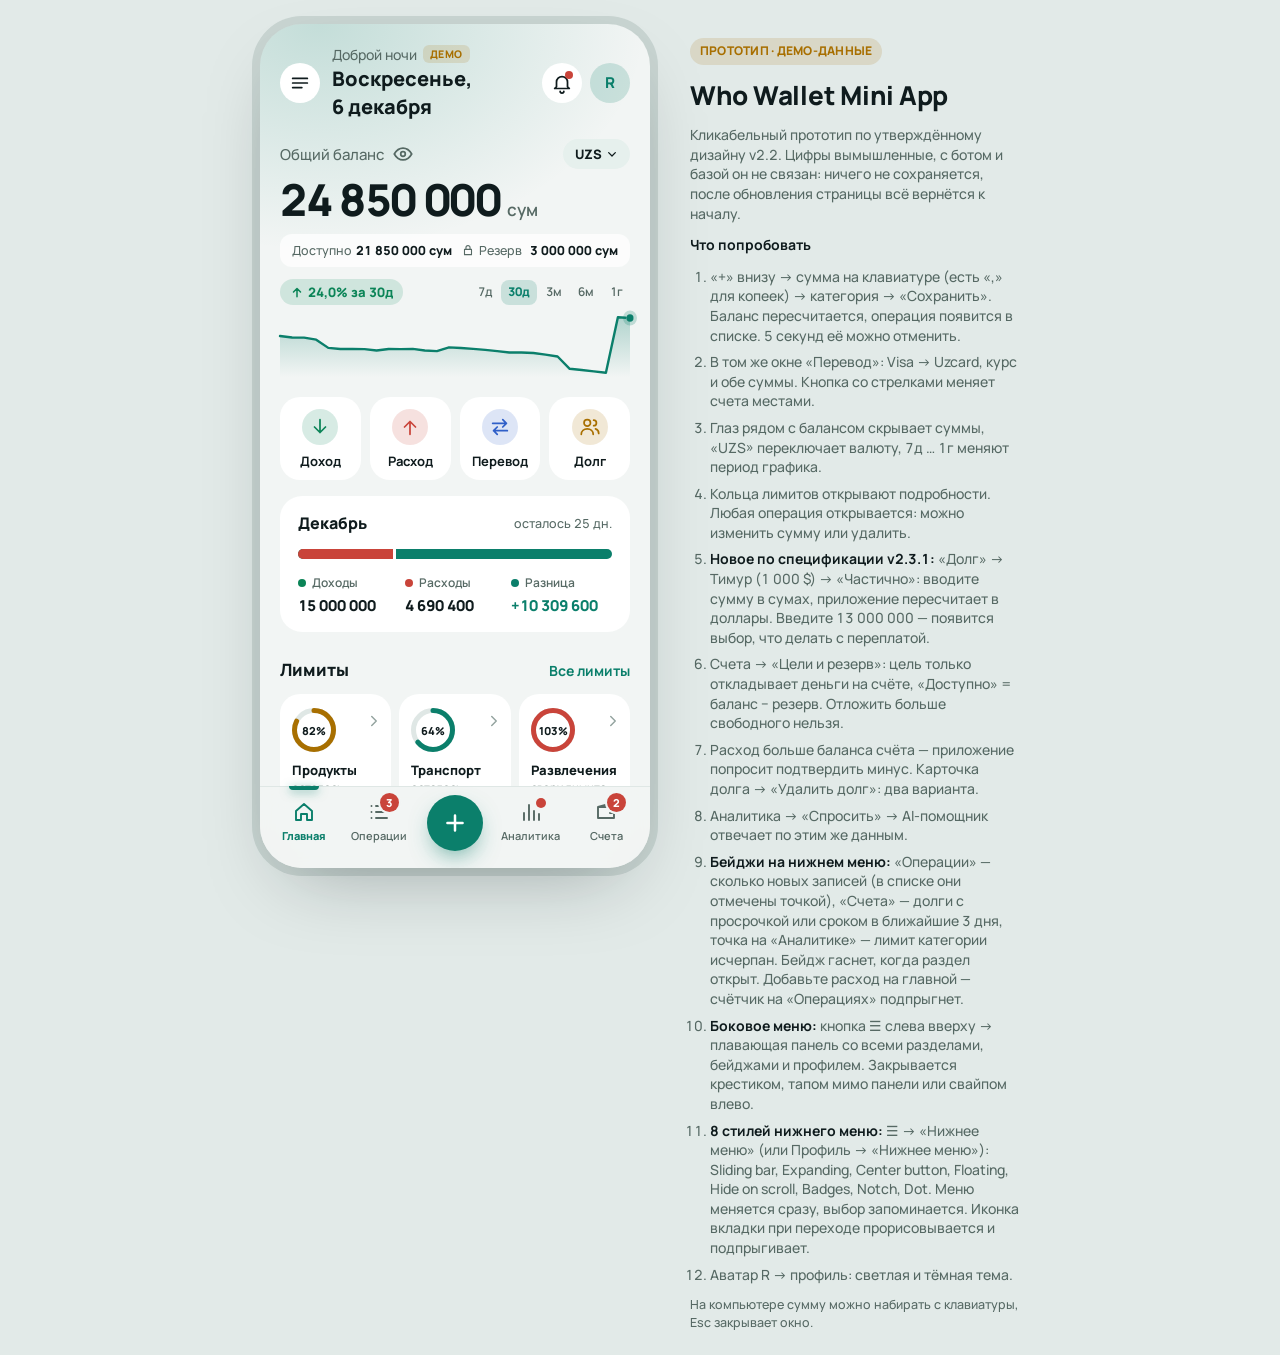
==== commit 2f8621c1: "Eight tab bar styles and icon animations Sliding bar, Expanding, Center button, Floating, Hide on sc" ====
--- a/index.html
+++ b/index.html
@@ -86,13 +86,73 @@
 /* нижнее меню */
 .tabbar { position: absolute; left: 0; right: 0; bottom: 0; height: 82px; background: color-mix(in srgb, var(--bg) 92%, transparent); backdrop-filter: blur(12px);
   border-top: 1px solid var(--line); display: grid; grid-template-columns: repeat(5, 1fr); align-items: start; padding: 8px 6px 10px; z-index: 5; }
-.tab { display: grid; justify-items: center; gap: 4px; font-size: 11px; font-weight: 600; color: var(--muted); padding-top: 5px; text-align: center; }
+.tab { display: grid; justify-items: center; gap: 4px; font-size: 11px; font-weight: 600; color: var(--muted); padding-top: 5px; text-align: center; transition: color .25s; }
 .tab.on { color: var(--accent); font-weight: 800; }
 .tab svg.i { width: 24px; height: 24px; }
 .fab { justify-self: center; width: 56px; height: 56px; border-radius: 50%; background: var(--accent); color: var(--on-accent); display: grid; place-items: center;
   box-shadow: 0 10px 24px -8px color-mix(in srgb, var(--accent) 70%, transparent); transition: transform .15s; }
 .fab:active { transform: scale(.93); }
-.fab svg.i { width: 26px; height: 26px; stroke-width: 2.3; }
+.fab svg.i { width: 26px; height: 26px; stroke-width: 2.3; transition: transform .45s cubic-bezier(.3,1.5,.5,1); }
+.fab:active svg.i { transform: rotate(90deg); }
+/* ---- 8 стилей нижнего меню (подборка Bottom navigation) ---- */
+.tabbar { transition: transform .35s cubic-bezier(.2,.8,.2,1); }
+.tl { white-space: nowrap; }
+/* иконка активной вкладки прорисовывается заново и подпрыгивает */
+.ti.pop { animation: tiPop .55s cubic-bezier(.3,1.5,.5,1); }
+.ti.pop path { stroke-dasharray: 1; animation: tiDraw .6s ease-out; }
+@keyframes tiPop { 0% { transform: scale(.7) translateY(3px); } 55% { transform: scale(1.2) translateY(-3px); } 100% { transform: none; } }
+@keyframes tiDraw { from { stroke-dashoffset: 1; } to { stroke-dashoffset: 0; } }
+/* 1 Sliding bar: полоска едет к активной вкладке */
+.tb-ind { position: absolute; top: -1px; left: 0; width: 30px; height: 4px; border-radius: 0 0 4px 4px; background: var(--accent); display: none;
+  transform: translateX(calc(var(--x, -60px) - 50%)); transition: transform .5s cubic-bezier(.3,1.35,.45,1); box-shadow: 0 2px 10px color-mix(in srgb, var(--accent) 55%, transparent); }
+.tb-sliding .tb-ind { display: block; }
+/* 2 Expanding: у неактивных только иконка, активная раскрывается в «таблетку» с подписью */
+.tb-expanding { display: flex; justify-content: space-around; align-items: flex-start; padding: 8px 8px 10px; }
+.tb-expanding .tab { display: flex; align-items: center; gap: 0; height: 44px; margin-top: 6px; padding: 0 11px; border-radius: 22px; font-size: 13px;
+  transition: background .35s, padding .4s cubic-bezier(.2,.8,.2,1), gap .4s, color .25s; }
+.tb-expanding .tl { max-width: 0; opacity: 0; overflow: hidden; transition: max-width .45s cubic-bezier(.2,.8,.2,1), opacity .25s; }
+.tb-expanding .tab.on { background: color-mix(in srgb, var(--accent) 14%, transparent); gap: 7px; padding: 0 15px 0 12px; }
+.tb-expanding .tab.on .tl { max-width: 100px; opacity: 1; }
+.tb-expanding .fab { flex: none; }
+/* 3 Center button: главная кнопка приподнята над панелью */
+.tb-center .fab { width: 62px; height: 62px; transform: translateY(-24px); box-shadow: 0 0 0 6px var(--bg), 0 16px 28px -10px color-mix(in srgb, var(--accent) 80%, transparent); }
+.tb-center .fab:active { transform: translateY(-24px) scale(.93); }
+.tb-center .fab svg.i { width: 28px; height: 28px; }
+/* 4 Floating: док парит над контентом, контент уходит под него */
+.tb-floating { left: 14px; right: 14px; bottom: 14px; height: 66px; border-radius: 24px; border: 1px solid var(--line); align-items: center; padding: 6px 4px;
+  background: color-mix(in srgb, var(--surface) 84%, transparent); -webkit-backdrop-filter: blur(16px) saturate(1.4); backdrop-filter: blur(16px) saturate(1.4);
+  box-shadow: 0 18px 40px -16px rgba(0,0,0,.4); }
+.tb-floating .tab { padding-top: 0; gap: 3px; font-size: 10.5px; }
+.tb-floating .fab { width: 50px; height: 50px; border-radius: 17px; }
+/* 5 Hide on scroll: при прокрутке вниз панель уезжает, при прокрутке вверх возвращается */
+.tb-hide.tb-hidden { transform: translateY(110%); }
+.device.flow .screen:not(.full) { bottom: 0; padding-bottom: 118px; }
+/* 7 Notch: кнопка «+» сидит в изогнутом вырезе панели */
+.tb-notch { background: none; border-top: 0; -webkit-backdrop-filter: none; backdrop-filter: none; filter: drop-shadow(0 -1px 0 var(--line)) drop-shadow(0 -6px 16px rgba(0,0,0,.06)); }
+.tb-notch::before { content: ""; position: absolute; inset: 0; z-index: -1; background: var(--surface); border-radius: 22px 22px 0 0;
+  -webkit-mask: radial-gradient(circle 38px at 50% 0, transparent 37px, #000 38px); mask: radial-gradient(circle 38px at 50% 0, transparent 37px, #000 38px); }
+.tb-notch .fab { transform: translateY(-34px); }
+.tb-notch .fab:active { transform: translateY(-34px) scale(.93); }
+.device[data-tb="notch"] .toast, .device[data-tb="center"] .toast { bottom: 122px; }
+/* 8 Dot: спокойно — только иконки, активную отмечает точка */
+.tb-dot { border-top-color: transparent; }
+.tb-dot .tl { display: none; }
+.tb-dot .tab { padding-top: 12px; gap: 0; }
+.tb-dot .tic::after { content: ""; position: absolute; left: 50%; bottom: -11px; width: 5px; height: 5px; margin-left: -2.5px; border-radius: 50%; background: var(--accent);
+  transform: scale(0); transition: transform .4s cubic-bezier(.3,1.6,.5,1); }
+.tb-dot .tab.on .tic::after { transform: scale(1); }
+.tb-dot .tbadge:not(.dot) { font-size: 0; min-width: 0; width: 10px; height: 10px; padding: 0; top: -2px; left: 17px; }
+.tb-dot .fab { width: 50px; height: 50px; box-shadow: none; }
+/* выбор стиля: полоска над меню, меню остаётся видно и живо */
+.tbstrip { position: absolute; left: 12px; right: 12px; bottom: 132px; z-index: 12; background: var(--surface); border: 1px solid var(--line); border-radius: 20px; padding: 10px 12px 12px;
+  box-shadow: 0 20px 50px -18px rgba(0,0,0,.45); animation: rise .3s cubic-bezier(.2,.8,.2,1); }
+.tbstrip .between b { font-size: 15px; font-weight: 800; }
+.tbchips { display: flex; gap: 8px; overflow-x: auto; margin: 8px -12px 0; padding: 0 12px; scrollbar-width: none; }
+.tbchips::-webkit-scrollbar { display: none; }
+.tbchips button { flex: none; width: 128px; display: grid; gap: 2px; text-align: left; padding: 9px 11px; border-radius: 14px; background: var(--surface2); border: 1px solid var(--line); transition: border-color .2s, background .2s; }
+.tbchips button.on { border-color: var(--accent); background: color-mix(in srgb, var(--accent) 12%, transparent); }
+.tbchips b { font-size: 13px; font-weight: 800; }
+.tbchips span { font-size: 11px; color: var(--muted); line-height: 1.3; }
 /* бейджи: новое видно прямо на вкладке, без всплывающих окон */
 .tab .tic { position: relative; display: grid; place-items: center; }
 .tbadge { position: absolute; top: -7px; left: 13px; min-width: 19px; height: 19px; padding: 0 5px; border-radius: 10px; background: var(--badge); color: var(--on-badge);
@@ -394,6 +454,7 @@
       <li>Аналитика → «Спросить» → AI-помощник отвечает по этим же данным.</li>
       <li><b>Бейджи на нижнем меню:</b> «Операции» — сколько новых записей (в списке они отмечены точкой), «Счета» — долги с просрочкой или сроком в ближайшие 3 дня, точка на «Аналитике» — лимит категории исчерпан. Бейдж гаснет, когда раздел открыт. Добавьте расход на главной — счётчик на «Операциях» подпрыгнет.</li>
       <li><b>Боковое меню:</b> кнопка ☰ слева вверху → плавающая панель со всеми разделами, бейджами и профилем. Закрывается крестиком, тапом мимо панели или свайпом влево.</li>
+      <li><b>8 стилей нижнего меню:</b> ☰ → «Нижнее меню» (или Профиль → «Нижнее меню»): Sliding bar, Expanding, Center button, Floating, Hide on scroll, Badges, Notch, Dot. Меню меняется сразу, выбор запоминается. Иконка вкладки при переходе прорисовывается и подпрыгивает.</li>
       <li>Аватар R → профиль: светлая и тёмная тема.</li>
     </ol>
     <p class="small">На компьютере сумму можно набирать с клавиатуры, Esc закрывает окно.</p>
@@ -411,7 +472,7 @@
   people: 'M9 11a3.5 3.5 0 1 0 0-7 3.5 3.5 0 0 0 0 7zM2.5 20c0-3.6 2.9-6 6.5-6s6.5 2.4 6.5 6M16 4.5a3 3 0 0 1 0 6M18 14c2.2.6 3.5 2.6 3.5 5',
   eye: 'M2.5 12C5 7.5 8.2 5.5 12 5.5s7 2 9.5 6.5c-2.5 4.5-5.7 6.5-9.5 6.5S5 16.5 2.5 12zM12 14.5a2.5 2.5 0 1 0 0-5 2.5 2.5 0 0 0 0 5z',
   eyeoff: 'M3 3l18 18M10.6 6.1A9 9 0 0 1 12 6c3.8 0 7 2 9.5 6-1 1.7-2.1 3-3.3 4M6.6 7.6C5 8.7 3.6 10.2 2.5 12c2.5 4.5 5.7 6.5 9.5 6.5 1.6 0 3-.3 4.3-1',
-  menu: 'M4 7h16M4 12h16M4 17h10', bell: 'M6 16V11a6 6 0 0 1 12 0v5l2 2H4zM10 21a2 2 0 0 0 4 0', cal: 'M4 6h16v14H4zM4 10h16M8 3v5M16 3v5', chev: 'M7 10l5 5 5-5',
+  menu: 'M4 7h16M4 12h16M4 17h10', layout: 'M5 4h14a1 1 0 0 1 1 1v14a1 1 0 0 1-1 1H5a1 1 0 0 1-1-1V5a1 1 0 0 1 1-1zM4 15h16M9 17.5h.01M12 17.5h.01M15 17.5h.01', bell: 'M6 16V11a6 6 0 0 1 12 0v5l2 2H4zM10 21a2 2 0 0 0 4 0', cal: 'M4 6h16v14H4zM4 10h16M8 3v5M16 3v5', chev: 'M7 10l5 5 5-5',
   cart: 'M3 5h3l2.5 10h10l2-7H7.5M10 20h.01M17 20h.01', car: 'M4 16v-3l2.5-5h11l2.5 5v3zM4 16v2M20 16v2M7.5 13h.01M16.5 13h.01', cup: 'M5 8h11v5a5.5 5.5 0 0 1-11 0zM16 9.5h1.5a2.5 2.5 0 0 1 0 5H16M6 21h9',
   bag: 'M5 8h14l-1 12H6zM9 8V7a3 3 0 0 1 6 0v1', house: 'M4 11l8-7 8 7v9h-5v-5h-6v5H4z', bulb: 'M9.5 17h5M10.5 20.5h3M8.5 14c-2-1.4-3-3.5-2.4-5.8a6 6 0 0 1 11.8 0c.6 2.3-.4 4.4-2.4 5.8z',
   heart: 'M12 20c-6-4-9-7.4-9-11a4.6 4.6 0 0 1 9-1.6A4.6 4.6 0 0 1 21 9c0 3.6-3 7-9 11z', star: 'M12 3.5l2.6 5.5 6 .7-4.5 4.1 1.2 6-5.3-3-5.3 3 1.2-6L3.4 9.7l6-.7z',
@@ -909,6 +970,7 @@
   <div class="row" style="margin-bottom:18px"><span class="iconbtn" style="width:56px;height:56px;background:color-mix(in srgb,var(--accent) 18%,transparent);color:var(--accent);font-size:22px;font-weight:800">${esc((tgName() || 'R')[0].toUpperCase())}</span><div><b style="font-size:18px">${S.mine ? esc(tgName() || 'Мой профиль') : 'Демо-профиль'}</b><br><span class="small muted">${S.accounts.length} счёта · ${S.ops.length} операций${S.mine ? ' · свои данные' : ' · демо-данные'}</span></div></div>
   <div class="small muted" style="font-weight:700;margin-bottom:8px">Тема</div>
   <div class="seg"><button class="${th === 'auto' ? 'on' : ''}" data-act="theme" data-t="auto">Как в Telegram</button><button class="${th === 'light' ? 'on' : ''}" data-act="theme" data-t="light">Светлая</button><button class="${th === 'dark' ? 'on' : ''}" data-act="theme" data-t="dark">Тёмная</button></div>
+  <button class="listrow" style="margin-top:14px" data-act="tbopen"><span class="ri">${ic('layout')}</span><span><b>Нижнее меню</b><br><span class="tiny muted">${TB_STYLES.findIndex((x) => x[0] === TB) + 1} ${TB_STYLES.find((x) => x[0] === TB)[1]} · 8 стилей</span></span><span></span>${ic('right')}</button>
   <div class="small muted" style="font-weight:700;margin:16px 0 8px">Язык</div>
   <div class="seg"><button class="on">Русский</button><button data-act="toast" data-msg="Узбекский язык появится в следующей версии прототипа">O‘zbekcha</button></div>
   <div style="margin-top:18px">${[['coin', 'Основная валюта', 'UZS'], ['bell', 'Ежедневный отчёт', '21:00'], ['lock', 'Вход в приложение', 'Face ID'], ['globe', 'О приложении', 'прототип']].map(([i, t, v]) => `<button class="listrow" data-act="toast" data-msg="«${t}» — в следующей версии прототипа"><span class="ri">${ic(i)}</span><b>${t}</b><span class="small muted">${v}</span>${ic('right')}</button>`).join('')}</div>
@@ -940,12 +1002,16 @@
     ${item('home', 'Главная', 'home')}${item('ops', 'Операции', 'list', cnt(nb.ops))}${item('analytics', 'Аналитика', 'chart', cnt(nb.analytics))}${item('accounts', 'Счета', 'wallet')}
     <div class="slabel">Деньги</div>
     ${item('debts', 'Долги', 'people', cnt(nb.accounts))}${item('goal', 'Цели и резерв', 'target')}${item('ai', 'AI-помощник', 'spark')}${item('cal', 'Календарь', 'cal', '<span class="stag">скоро</span>')}
+    <div class="slabel">Вид</div>
+    ${item('tbpick', 'Нижнее меню', 'layout', `<span class="stag">${TB_STYLES.findIndex((x) => x[0] === TB) + 1} ${TB_STYLES.find((x) => x[0] === TB)[1]}</span>`)}
     <div class="sfoot"><button class="sme" data-act="sidego" data-to="profile"><span class="av">${esc((tgName() || 'R')[0].toUpperCase())}</span><span style="min-width:0"><b>${esc(me)}</b><span class="tiny">Профиль и настройки</span></span>${ic('right')}</button></div>
   </nav>`;
 }
 function sheetHTML() {
   const o = S.overlay; if (!o) return '';
   if (o.type === 'side') return sideHTML();
+  if (o.type === 'tbpick') return `<div class="tbstrip" role="dialog" aria-label="Стиль нижнего меню"><div class="between"><b>Нижнее меню</b><button class="iconbtn sclose" data-act="close" aria-label="Закрыть">${ic('close')}</button></div>
+    <div class="tbchips">${TB_STYLES.map(([k, en, ru], i) => `<button class="${TB === k ? 'on' : ''}" data-act="tbstyle" data-k="${k}" aria-pressed="${TB === k}"><b>${i + 1} ${en}</b><span>${ru}</span></button>`).join('')}</div></div>`;
   let body = '';
   if (o.type === 'add') {
     const m = o.mode, A = accOf(o.acc), B = accOf(o.to), v = amountVal(o.input);
@@ -1091,6 +1157,47 @@
   if (!n) return '';
   return n === 'dot' ? `<span class="tbadge dot${bump ? ' bump' : ''}"></span>` : `<span class="tbadge${bump ? ' bump' : ''}">${n > 9 ? '9+' : n}</span>`;
 }
+// ---- нижнее меню: один раз строим кнопки, дальше только переключаем классы — так работают анимации ----
+const TB_STYLES = [['sliding', 'Sliding bar', 'полоска едет к вкладке'], ['expanding', 'Expanding', 'вкладка раскрывается'], ['center', 'Center button', 'кнопка «+» над панелью'],
+  ['floating', 'Floating', 'док парит над экраном'], ['hide', 'Hide on scroll', 'прячется при прокрутке'], ['badges', 'Badges', 'классика со счётчиками'],
+  ['notch', 'Notch', '«+» в изогнутом вырезе'], ['dot', 'Dot', 'иконки и точка']];
+const TB_KEY = 'who-wallet-tabbar-style';
+let TB = (() => { try { const v = localStorage.getItem(TB_KEY); return TB_STYLES.some((x) => x[0] === v) ? v : 'sliding'; } catch (e) { return 'sliding'; } })();
+let lastActive = null, lastScrollY = 0;
+function buildTabbar() {
+  const bar = document.getElementById('tabbar');
+  bar.innerHTML = '<span class="tb-ind" aria-hidden="true"></span>' + TABS.map((t) => (t ? `<button class="tab" data-act="tab" data-to="${t[0]}"><span class="tic">${ic(t[2], 'i ti')}<span class="tbs"></span></span><span class="tl">${t[1]}</span></button>`
+    : `<button class="fab" data-act="add" data-mode="expense" aria-label="Добавить операцию">${ic('plus')}</button>`)).join('');
+  bar.querySelectorAll('.ti path').forEach((p) => p.setAttribute('pathLength', '1'));
+}
+function applyTbStyle() {
+  const bar = document.getElementById('tabbar'), dev = document.getElementById('device');
+  TB_STYLES.forEach(([k]) => bar.classList.toggle('tb-' + k, k === TB));
+  bar.classList.remove('tb-hidden'); dev.dataset.tb = TB;
+  dev.classList.toggle('flow', TB === 'floating' || TB === 'hide');
+}
+function moveInd(first) {
+  const bar = document.getElementById('tabbar'), ind = bar.querySelector('.tb-ind'), on = bar.querySelector('.tab.on');
+  if (!ind || !on || bar.hidden || TB !== 'sliding') return;
+  const c = on.querySelector('.tic'), x = c.offsetLeft + c.offsetWidth / 2;
+  if (first || !ind.dataset.ready) { ind.style.transition = 'none'; ind.style.setProperty('--x', x + 'px'); void ind.offsetWidth; ind.style.transition = ''; ind.dataset.ready = '1'; return; }
+  if (ind.style.getPropertyValue('--x') === x + 'px') return;
+  ind.style.setProperty('--x', x + 'px');
+  try { ind.animate([{ width: '30px' }, { width: '52px' }, { width: '30px' }], { duration: 480, easing: 'ease-out' }); } catch (e) { /* без растяжки */ }
+}
+function popIcon(b) { const ti = b && b.querySelector('.ti'); if (!ti) return; ti.classList.remove('pop'); void ti.offsetWidth; ti.classList.add('pop'); }
+function updateTabbar() {
+  const bar = document.getElementById('tabbar'), nb = badges(), active = S.stack.length ? null : S.tab;
+  bar.querySelectorAll('.tab').forEach((b) => {
+    const k = b.dataset.to, n = nb[k], on = k === active;
+    b.classList.toggle('on', on);
+    if (S.tab === k) b.setAttribute('aria-current', 'page'); else b.removeAttribute('aria-current');
+    if (n) b.setAttribute('aria-label', `${b.querySelector('.tl').textContent}, ${BADGE_SAYS[k](n)}`); else b.removeAttribute('aria-label');
+    b.querySelector('.tbs').innerHTML = tabBadge(k, n);
+    if (on && lastActive && lastActive !== k) popIcon(b);
+  });
+  if (active) { moveInd(!lastActive); lastActive = active; }
+}
 function render(opts = {}) { if (!opts.overlayOnly) { renderScreen(opts); saveMine(); } renderOverlay(); }
 function renderScreen(opts) {
   const v = view(), screen = document.getElementById('screen'), device = document.getElementById('device');
@@ -1108,8 +1215,7 @@
   if (!same && opts.anim !== false) { void screen.offsetWidth; screen.classList.add(opts.back ? 'enter-back' : 'enter'); }
   screen.scrollTop = same && !opts.top ? st : 0;
   lastKey = key;
-  const nb = badges();
-  document.getElementById('tabbar').innerHTML = TABS.map((t) => t ? `<button class="tab ${S.tab === t[0] && !S.stack.length ? 'on' : ''}" data-act="tab" data-to="${t[0]}" ${S.tab === t[0] ? 'aria-current="page"' : ''}${nb[t[0]] ? ` aria-label="${t[1]}, ${BADGE_SAYS[t[0]](nb[t[0]])}"` : ''}><span class="tic">${ic(t[2])}${tabBadge(t[0], nb[t[0]])}</span>${t[1]}</button>` : `<button class="fab" data-act="add" data-mode="expense" aria-label="Добавить операцию">${ic('plus')}</button>`).join('');
+  updateTabbar();
   // кольца и полосы: при первом показе растут с нуля, при обновлении — от прежнего значения
   const rings = [...screen.querySelectorAll('.ring .fg')], bars = [...screen.querySelectorAll('[data-w]')];
   rings.forEach((c) => { if (same && RINGS[c.dataset.k] != null) c.style.strokeDashoffset = RINGS[c.dataset.k]; });
@@ -1121,11 +1227,11 @@
   if (b) { const to = Number(b.dataset.v), from = S.lastTotal == null ? to * 0.94 : S.lastTotal; countUp(b, from, to); S.lastTotal = to; }
 }
 function renderOverlay() {
-  const host = document.getElementById('overlay'), prev = host.querySelector('.sheet, .side'), st = prev ? prev.scrollTop : 0;
+  const host = document.getElementById('overlay'), prev = host.querySelector('.sheet, .side'), st = prev ? prev.scrollTop : 0, chips = host.querySelector('.tbchips'), sl = chips ? chips.scrollLeft : 0;
   const type = S.overlay ? S.overlay.type : null, keep = !!type && type === lastOverlayType;
   host.innerHTML = sheetHTML();
-  if (type && lastOverlayType) host.querySelector('.scrim').classList.add('still');
-  if (keep) { const s = host.querySelector('.sheet, .side'); if (s) { s.classList.add('still'); s.scrollTop = st; } }
+  const sc = host.querySelector('.scrim'); if (type && lastOverlayType && sc) sc.classList.add('still');
+  if (keep) { const s = host.querySelector('.sheet, .side, .tbstrip'); if (s) { s.classList.add('still'); s.scrollTop = st; } const c = host.querySelector('.tbchips'); if (c) c.scrollLeft = sl; }
   lastOverlayType = type;
 }
 let countRaf = 0;
@@ -1138,9 +1244,9 @@
   countRaf = requestAnimationFrame(step);
 }
 /** закрыть боковую панель с короткой анимацией ухода влево */
-function closeSide() {
+function closeSide(then) {
   const host = document.getElementById('overlay'), side = host.querySelector('.side');
-  const done = () => { if (S.overlay && S.overlay.type === 'side') { S.overlay = null; render({ overlayOnly: true }); } };
+  const done = () => { if (S.overlay && S.overlay.type === 'side') { S.overlay = null; render({ overlayOnly: true }); } if (then) then(); };
   if (!side || document.documentElement.classList.contains('no-anim') || matchMedia('(prefers-reduced-motion: reduce)').matches) return done();
   side.classList.add('out'); host.querySelector('.scrim').classList.add('out');
   setTimeout(done, 170);
@@ -1235,9 +1341,19 @@
   save: () => saveAdd(),
   close: () => { if (S.overlay && S.overlay.type === 'side') { closeSide(); return; } S.overlay = S.overlay && S.overlay.type === 'pickacc' ? S.overlay.parent : null; render({ overlayOnly: true }); },
   side: () => { S.overlay = { type: 'side' }; haptic(); render({ overlayOnly: true }); },
+  tbopen: () => { S.stack = []; S.overlay = { type: 'tbpick' }; render({ back: true }); },
+  tbstyle: (d) => {
+    if (TB === d.k) return;
+    TB = d.k; try { localStorage.setItem(TB_KEY, TB); } catch (e) { /* выбор не запомнится */ }
+    haptic(); applyTbStyle();
+    document.querySelectorAll('.tbchips button').forEach((b) => { b.classList.toggle('on', b.dataset.k === TB); b.setAttribute('aria-pressed', String(b.dataset.k === TB)); });
+    const scr = document.getElementById('screen'); lastScrollY = scr.scrollTop;
+    requestAnimationFrame(() => { moveInd(true); popIcon(document.querySelector('#tabbar .tab.on')); });
+  },
   sidego: (d) => {
     haptic();
     if (d.to === 'cal') { closeSide(); toast('<b>Календарь платежей появится в следующей версии прототипа</b>'); return; }
+    if (d.to === 'tbpick') { closeSide(() => { S.overlay = { type: 'tbpick' }; render({ overlayOnly: true }); }); return; }
     if (TABS.some((t) => t && t[0] === d.to)) { S.tab = d.to; S.stack = []; } else S.stack = [{ s: d.to }];
     render({ top: true }); closeSide(); // экран меняется под панелью, панель уезжает
   },
@@ -1362,6 +1478,13 @@
   S.q = e.target.value; const pos = e.target.selectionStart; render({ anim: false });
   const q = document.getElementById('q'); q.focus(); try { q.setSelectionRange(pos, pos); } catch (err) { /* type=search */ }
 });
+document.getElementById('screen').addEventListener('scroll', (e) => {
+  if (TB !== 'hide') return;
+  const y = e.target.scrollTop, bar = document.getElementById('tabbar');
+  if (y > lastScrollY + 6 && y > 60) bar.classList.add('tb-hidden'); else if (y < lastScrollY - 6 || y < 60) bar.classList.remove('tb-hidden');
+  lastScrollY = y;
+}, { passive: true });
+addEventListener('resize', () => moveInd(true));
 let swipeX = null;
 device.addEventListener('touchstart', (e) => { swipeX = S.overlay && S.overlay.type === 'side' ? e.touches[0].clientX : null; }, { passive: true });
 device.addEventListener('touchend', (e) => { if (swipeX != null && swipeX - e.changedTouches[0].clientX > 60) handlers.close(); swipeX = null; }, { passive: true });
@@ -1380,6 +1503,7 @@
 const SHOT = {
   'shot-home': [],
   'shot-side': [() => handlers.side()],
+  'shot-tbpick': [() => handlers.tbopen()],
   'shot-zero': [() => { S = zeroState(); render({ anim: false }); }],
   'shot-zero-profile': [() => { S = zeroState(); S.stack = [{ s: 'profile' }]; render({ anim: false }); }],
   'shot-newdebt': [() => { S = zeroState(); handlers.push({ to: 'debts' }); handlers.newdebt(); S.overlay.person = 'Алишер'; }, ...keys('300000')],
@@ -1394,6 +1518,8 @@
 };
 if (location.hash.startsWith('#shot-')) document.documentElement.classList.add('no-anim');
 S = (!location.hash.startsWith('#shot-') && loadMine()) || seed();
+{ const m = location.hash.match(/^#shot-tb-(\w+)$/); if (m && TB_STYLES.some((x) => x[0] === m[1])) TB = m[1]; } // #shot-tb-notch — снимок стиля без сохранения
+buildTabbar(); applyTbStyle();
 render({ top: true });
 (SHOT[location.hash.slice(1)] || []).forEach((fn) => fn());
 })();
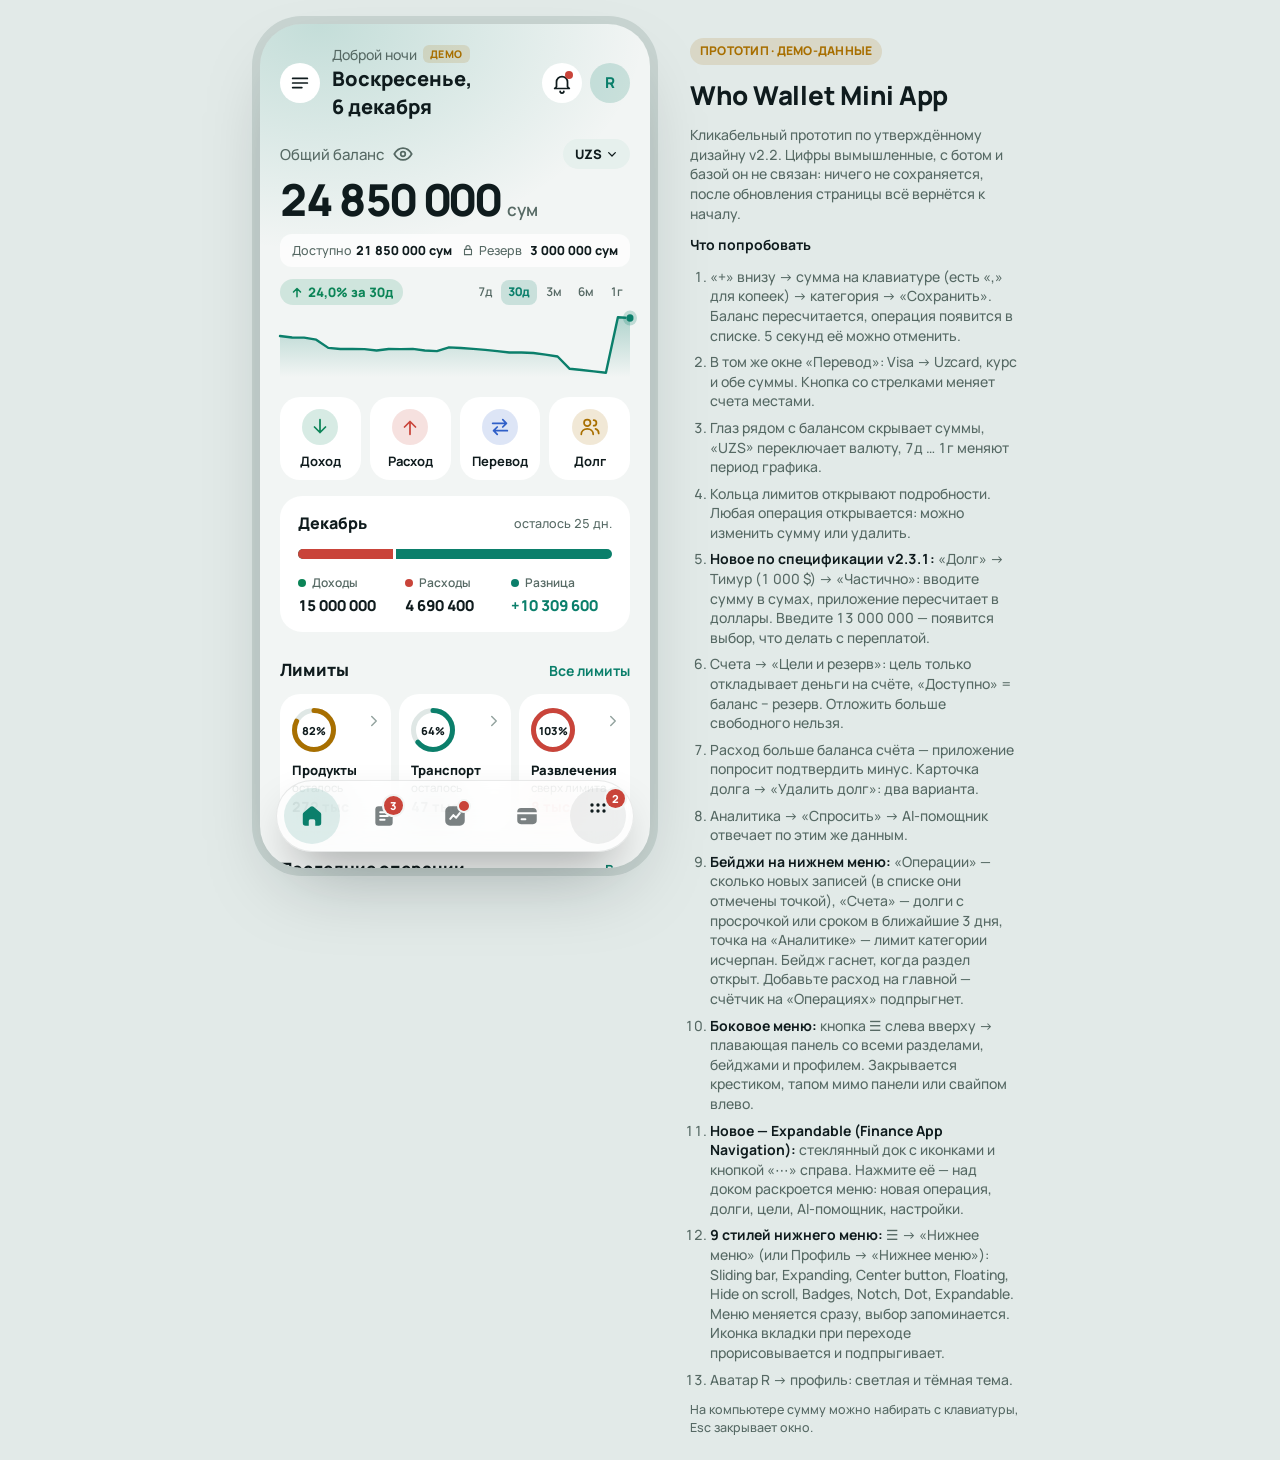
==== commit 5cac5306: "Expandable dock: glass navigation with a More menu A ninth tab bar style, now the default: a floatin" ====
--- a/index.html
+++ b/index.html
@@ -33,6 +33,7 @@
   --accent: #0B7F6B; --on-accent: #FFFFFF; --income: #0B8457; --expense: #C9443A; --warn: #A86F00; --info: #2F5FC8; --chip: #E6F0ED;
   --c1: #3B6FD8; --c2: #0B7F6B; --c3: #D49A1F; --c4: #8E5BD6; --c5: #B3C0BC; --c6: #D45C8A;
   --card1: #0B7F6B; --card2: #2F5FC8; --card3: #6A47B8; --card4: #8A6420; --on-card: #FFFFFF;
+  --dock: rgba(255,255,255,.74); --dock-line: rgba(15,27,29,.09); --dock-ink: #0F1B1D; --dock-on: #0B7F6B; --dock-on-ink: #FFFFFF; --dock-hi: rgba(11,127,107,.13); --dock-more: rgba(15,27,29,.07);
   --badge: #C9443A; --on-badge: #FFFFFF; --scrim: rgba(15,27,29,.45); --page: #E2EAE8; --frame: #C9D5D2; --shadow: 0 30px 80px -30px rgba(15,27,29,.35);
   --font: "Manrope", "Inter", system-ui, -apple-system, "Segoe UI", sans-serif;
 }
@@ -41,12 +42,14 @@
   --accent: #2BD4AE; --on-accent: #04241C; --income: #3DDC97; --expense: #FF715F; --warn: #F4B84A; --info: #6F9BFF; --chip: #1B2B30;
   --c1: #6F9BFF; --c2: #2BD4AE; --c3: #F4B84A; --c4: #B98AF5; --c5: #5D726C; --c6: #F08BC2;
   --card1: #1E5A4C; --card2: #2B3F7A; --card3: #3A2E5C; --card4: #4A3F28; --on-card: #F4FAF8;
+  --dock: rgba(30,41,45,.66); --dock-line: rgba(255,255,255,.1); --dock-ink: #EDF4F2; --dock-on: #FFFFFF; --dock-on-ink: #0B1316; --dock-hi: rgba(255,255,255,.13); --dock-more: rgba(255,255,255,.15);
   --badge: #FF715F; --on-badge: #2A0805; --scrim: rgba(3,8,10,.66); --page: #060C0E; --frame: #1C2629; --shadow: 0 30px 80px -30px rgba(0,0,0,.8); color-scheme: dark; } }
 :root[data-theme="dark"] {
   --bg: #0B1316; --surface: #121D21; --surface2: #18262B; --line: #24343A; --text: #EDF4F2; --muted: #A6B8B3; --faint: #6F837D;
   --accent: #2BD4AE; --on-accent: #04241C; --income: #3DDC97; --expense: #FF715F; --warn: #F4B84A; --info: #6F9BFF; --chip: #1B2B30;
   --c1: #6F9BFF; --c2: #2BD4AE; --c3: #F4B84A; --c4: #B98AF5; --c5: #5D726C; --c6: #F08BC2;
   --card1: #1E5A4C; --card2: #2B3F7A; --card3: #3A2E5C; --card4: #4A3F28; --on-card: #F4FAF8;
+  --dock: rgba(30,41,45,.66); --dock-line: rgba(255,255,255,.1); --dock-ink: #EDF4F2; --dock-on: #FFFFFF; --dock-on-ink: #0B1316; --dock-hi: rgba(255,255,255,.13); --dock-more: rgba(255,255,255,.15);
   --badge: #FF715F; --on-badge: #2A0805; --scrim: rgba(3,8,10,.66); --page: #060C0E; --frame: #1C2629; --shadow: 0 30px 80px -30px rgba(0,0,0,.8); color-scheme: dark; }
 
 * { box-sizing: border-box; -webkit-tap-highlight-color: transparent; }
@@ -136,13 +139,49 @@
 .device[data-tb="notch"] .toast, .device[data-tb="center"] .toast { bottom: 122px; }
 /* 8 Dot: спокойно — только иконки, активную отмечает точка */
 .tb-dot { border-top-color: transparent; }
-.tb-dot .tl { display: none; }
+.tb-dot .tl, .tb-expandable .tl { position: absolute; width: 1px; height: 1px; overflow: hidden; clip: rect(0 0 0 0); white-space: nowrap; } /* подпись скрыта, но читается экранным диктором */
 .tb-dot .tab { padding-top: 12px; gap: 0; }
 .tb-dot .tic::after { content: ""; position: absolute; left: 50%; bottom: -11px; width: 5px; height: 5px; margin-left: -2.5px; border-radius: 50%; background: var(--accent);
   transform: scale(0); transition: transform .4s cubic-bezier(.3,1.6,.5,1); }
 .tb-dot .tab.on .tic::after { transform: scale(1); }
 .tb-dot .tbadge:not(.dot) { font-size: 0; min-width: 0; width: 10px; height: 10px; padding: 0; top: -2px; left: 17px; }
 .tb-dot .fab { width: 50px; height: 50px; box-shadow: none; }
+/* 9 Expandable (Finance App Navigation): стеклянный док с залитыми иконками и меню «ещё» */
+svg.fi { width: 24px; height: 24px; flex: none; display: block; }
+.tabbar .tf, .tabbar .tb-more { display: none; }
+.tb-expandable { left: 16px; right: 16px; bottom: 16px; height: 72px; border-radius: 36px; border: 1px solid var(--dock-line); display: flex; align-items: center; justify-content: space-between;
+  padding: 0 7px; background: var(--dock); -webkit-backdrop-filter: blur(22px) saturate(1.5); backdrop-filter: blur(22px) saturate(1.5); box-shadow: 0 22px 50px -18px rgba(0,0,0,.45); }
+.tb-expandable .fab, .tb-expandable .ti { display: none; }
+.tb-expandable .tab { width: 56px; height: 56px; padding: 0; display: grid; place-items: center; position: relative; z-index: 1; color: color-mix(in srgb, var(--dock-ink) 55%, transparent); }
+.tb-expandable .tab.on { color: var(--dock-on); }
+.tb-expandable .tf { display: block; width: 26px; height: 26px; }
+.tf.pop { animation: tiPop .55s cubic-bezier(.3,1.5,.5,1); }
+.tb-expandable .tb-ind { display: block; top: 7px; width: 56px; height: 56px; border-radius: 28px; background: var(--dock-hi); box-shadow: none; }
+.tb-expandable .tb-more { display: grid; place-items: center; width: 56px; height: 56px; border-radius: 50%; position: relative; z-index: 1; background: var(--dock-more); color: var(--dock-ink);
+  transition: background .3s, color .3s, transform .15s; }
+.tb-more:active { transform: scale(.93); }
+.tb-more > .tm-dots, .tb-more > .tm-x { grid-area: 1 / 1; display: grid; place-items: center; transition: transform .45s cubic-bezier(.3,1.4,.5,1), opacity .25s; }
+.tb-more .tm-x { opacity: 0; transform: rotate(-90deg) scale(.4); }
+.tb-more.open { background: var(--dock-on); color: var(--dock-on-ink); }
+.tb-more.open .tm-dots { opacity: 0; transform: rotate(90deg) scale(.4); }
+.tb-more.open .tm-x { opacity: 1; transform: none; }
+.tb-more .tbadge { top: 1px; left: auto; right: 1px; }
+.dock-scrim { position: absolute; inset: 0; z-index: 4; background: color-mix(in srgb, var(--bg) 40%, transparent); -webkit-backdrop-filter: blur(3px); backdrop-filter: blur(3px); animation: fade .25s ease-out; }
+.dock-menu { position: absolute; left: 16px; right: 16px; bottom: 98px; z-index: 6; padding: 10px; border-radius: 30px; border: 1px solid var(--dock-line); background: var(--dock);
+  -webkit-backdrop-filter: blur(22px) saturate(1.5); backdrop-filter: blur(22px) saturate(1.5); box-shadow: 0 24px 60px -20px rgba(0,0,0,.5); transform-origin: calc(100% - 44px) 100%;
+  animation: dockIn .42s cubic-bezier(.2,1.1,.3,1); }
+@keyframes dockIn { from { opacity: 0; transform: translateY(18px) scale(.9); } }
+.dock-menu.out { animation: dockOut .16s ease-in forwards; }
+.dock-scrim.out { animation: fadeOut .16s ease-in forwards; }
+@keyframes dockOut { to { opacity: 0; transform: translateY(12px) scale(.94); } }
+.dmi { display: grid; grid-template-columns: 44px minmax(0, 1fr) auto; align-items: center; gap: 8px; width: 100%; height: 52px; padding: 0 14px 0 8px; border-radius: 20px;
+  color: var(--dock-ink); font-size: 16.5px; font-weight: 600; text-align: left; transition: background .15s; animation: rise .38s cubic-bezier(.2,.8,.2,1) backwards; }
+.dmi:nth-child(2) { animation-delay: .04s } .dmi:nth-child(3) { animation-delay: .08s } .dmi:nth-child(4) { animation-delay: .12s } .dmi:nth-child(5) { animation-delay: .16s }
+.dmi:active { background: var(--dock-more); }
+.dmic { width: 44px; height: 44px; display: grid; place-items: center; }
+.dmic svg.fi { width: 26px; height: 26px; }
+.dmi[data-to="add"] { color: var(--accent); font-weight: 800; }
+.device[data-tb="expandable"] .toast { bottom: 102px; }
 /* выбор стиля: полоска над меню, меню остаётся видно и живо */
 .tbstrip { position: absolute; left: 12px; right: 12px; bottom: 132px; z-index: 12; background: var(--surface); border: 1px solid var(--line); border-radius: 20px; padding: 10px 12px 12px;
   box-shadow: 0 20px 50px -18px rgba(0,0,0,.45); animation: rise .3s cubic-bezier(.2,.8,.2,1); }
@@ -454,7 +493,8 @@
       <li>Аналитика → «Спросить» → AI-помощник отвечает по этим же данным.</li>
       <li><b>Бейджи на нижнем меню:</b> «Операции» — сколько новых записей (в списке они отмечены точкой), «Счета» — долги с просрочкой или сроком в ближайшие 3 дня, точка на «Аналитике» — лимит категории исчерпан. Бейдж гаснет, когда раздел открыт. Добавьте расход на главной — счётчик на «Операциях» подпрыгнет.</li>
       <li><b>Боковое меню:</b> кнопка ☰ слева вверху → плавающая панель со всеми разделами, бейджами и профилем. Закрывается крестиком, тапом мимо панели или свайпом влево.</li>
-      <li><b>8 стилей нижнего меню:</b> ☰ → «Нижнее меню» (или Профиль → «Нижнее меню»): Sliding bar, Expanding, Center button, Floating, Hide on scroll, Badges, Notch, Dot. Меню меняется сразу, выбор запоминается. Иконка вкладки при переходе прорисовывается и подпрыгивает.</li>
+      <li><b>Новое — Expandable (Finance App Navigation):</b> стеклянный док с иконками и кнопкой «⋯» справа. Нажмите её — над доком раскроется меню: новая операция, долги, цели, AI-помощник, настройки.</li>
+      <li><b>9 стилей нижнего меню:</b> ☰ → «Нижнее меню» (или Профиль → «Нижнее меню»): Sliding bar, Expanding, Center button, Floating, Hide on scroll, Badges, Notch, Dot, Expandable. Меню меняется сразу, выбор запоминается. Иконка вкладки при переходе прорисовывается и подпрыгивает.</li>
       <li>Аватар R → профиль: светлая и тёмная тема.</li>
     </ol>
     <p class="small">На компьютере сумму можно набирать с клавиатуры, Esc закрывает окно.</p>
@@ -483,6 +523,30 @@
   trash: 'M5 7h14M9 7V5h6v2M7 7l1 13h8l1-13', warn: 'M12 4l9 16H3zM12 10v4M12 17h.01', globe: 'M12 21a9 9 0 1 0 0-18 9 9 0 0 0 0 18zM3 12h18M12 3c-3 3.5-3 14.5 0 18M12 3c3 3.5 3 14.5 0 18',
   pie: 'M12 3a9 9 0 1 0 9 9h-9zM15 3.5A9 9 0 0 1 20.5 9H15z', coin: 'M12 21a9 9 0 1 0 0-18 9 9 0 0 0 0 18zM9 15c.5 1 1.6 1.5 3 1.5 1.8 0 3-.8 3-2.2 0-3-6-1.6-6-4.6C9 8.3 10.2 7.5 12 7.5c1.3 0 2.3.5 2.8 1.4M12 6v1.5M12 16.5V18',
 };
+// залитые иконки для дока: форма + прорези (маска), чтобы через прорези было видно стекло
+const dots6 = [6, 12, 18].flatMap((x) => [9, 15].map((y) => `M${x} ${y - 1.7}a1.7 1.7 0 1 1 0 3.4 1.7 1.7 0 0 1 0-3.4z`)).join('');
+const gear = (() => { let d = ''; for (let i = 0; i < 32; i++) { const a = ((i + 0.5) / 32) * Math.PI * 2 - Math.PI / 2, r = i % 4 === 1 || i % 4 === 2 ? 10.2 : 7.9;
+  d += (i ? 'L' : 'M') + (12 + r * Math.cos(a)).toFixed(2) + ' ' + (12 + r * Math.sin(a)).toFixed(2); } return d + 'z'; })();
+const PF = {
+  home: { f: 'M10.6 3.5a2.2 2.2 0 0 1 2.8 0l6.3 5.2c.5.4.8 1 .8 1.7v8.1a2.5 2.5 0 0 1-2.5 2.5h-3v-4.5a1.5 1.5 0 0 0-1.5-1.5h-3A1.5 1.5 0 0 0 9 16.5V21H6a2.5 2.5 0 0 1-2.5-2.5v-8.1c0-.7.3-1.3.8-1.7z' },
+  ops: { f: 'M7 3h10a3 3 0 0 1 3 3v12a3 3 0 0 1-3 3H7a3 3 0 0 1-3-3V6a3 3 0 0 1 3-3z', c: 'M8.5 8.5h7M8.5 12h7M8.5 15.5h4' },
+  chart: { f: 'M7.5 3h9A4.5 4.5 0 0 1 21 7.5v9a4.5 4.5 0 0 1-4.5 4.5h-9A4.5 4.5 0 0 1 3 16.5v-9A4.5 4.5 0 0 1 7.5 3z', c: 'M7.6 14.6l2.9-3.4 2.6 2.4 3.3-4.3' },
+  wallet: { f: 'M6.5 4.5h11A3.5 3.5 0 0 1 21 8v8a3.5 3.5 0 0 1-3.5 3.5h-11A3.5 3.5 0 0 1 3 16V8a3.5 3.5 0 0 1 3.5-3.5z', c: 'M3 9.5h18M7 15h3.5' },
+  plus: { f: 'M12 2.5a9.5 9.5 0 1 1 0 19 9.5 9.5 0 0 1 0-19z', c: 'M12 8v8M8 12h8' },
+  people: { f: 'M9 11.5a3.6 3.6 0 1 0 0-7.2 3.6 3.6 0 0 0 0 7.2zM2.5 19.1c0-3.1 2.9-5.1 6.5-5.1s6.5 2 6.5 5.1c0 .8-.6 1.4-1.4 1.4H3.9c-.8 0-1.4-.6-1.4-1.4zM16.6 11a2.8 2.8 0 1 0 0-5.6 2.8 2.8 0 0 0 0 5.6zM17 13.4c2.6.2 4.5 1.8 4.5 4.3 0 .7-.5 1.3-1.2 1.3h-3c.1-.3.2-.6.2-.9 0-1.9-.8-3.5-2.1-4.6.5-.1 1-.1 1.6-.1z' },
+  target: { f: 'M12 2.5a9.5 9.5 0 1 1 0 19 9.5 9.5 0 0 1 0-19z', c: 'M12 6.8a5.2 5.2 0 1 1 0 10.4 5.2 5.2 0 0 1 0-10.4z' },
+  spark: { f: 'M12 2.5Q13.2 10.8 21.5 12Q13.2 13.2 12 21.5Q10.8 13.2 2.5 12Q10.8 10.8 12 2.5z' },
+  gear: { f: gear, h: 'M12 8.9a3.1 3.1 0 1 1 0 6.2 3.1 3.1 0 0 1 0-6.2z', s: 1.4 },
+  dots: { f: dots6 },
+};
+let icfN = 0;
+function icf(n, cls = 'fi') {
+  const d = PF[n], id = 'wwm' + ++icfN, cut = d.c || d.h;
+  const mask = cut ? `<defs><mask id="${id}" maskUnits="userSpaceOnUse" x="0" y="0" width="24" height="24"><rect width="24" height="24" fill="#fff" stroke="none"/>`
+    + (d.c ? `<path d="${d.c}" fill="none" stroke="#000" stroke-width="1.9" stroke-linecap="round" stroke-linejoin="round"/>` : '')
+    + (d.h ? `<path d="${d.h}" fill="#000" stroke="none"/>` : '') + '</mask></defs>' : '';
+  return `<svg class="${cls}" viewBox="0 0 24 24" aria-hidden="true">${mask}<path d="${d.f}" fill="currentColor" ${d.s ? `stroke="currentColor" stroke-width="${d.s}" stroke-linejoin="round"` : 'stroke="none"'}${cut ? ` mask="url(#${id})"` : ''}/></svg>`;
+}
 const ic = (n, cls = 'i') => `<svg class="${cls}" viewBox="0 0 24 24" aria-hidden="true"><path d="${P[n]}"/></svg>`;
 
 // ================= справочники =================
@@ -970,7 +1034,7 @@
   <div class="row" style="margin-bottom:18px"><span class="iconbtn" style="width:56px;height:56px;background:color-mix(in srgb,var(--accent) 18%,transparent);color:var(--accent);font-size:22px;font-weight:800">${esc((tgName() || 'R')[0].toUpperCase())}</span><div><b style="font-size:18px">${S.mine ? esc(tgName() || 'Мой профиль') : 'Демо-профиль'}</b><br><span class="small muted">${S.accounts.length} счёта · ${S.ops.length} операций${S.mine ? ' · свои данные' : ' · демо-данные'}</span></div></div>
   <div class="small muted" style="font-weight:700;margin-bottom:8px">Тема</div>
   <div class="seg"><button class="${th === 'auto' ? 'on' : ''}" data-act="theme" data-t="auto">Как в Telegram</button><button class="${th === 'light' ? 'on' : ''}" data-act="theme" data-t="light">Светлая</button><button class="${th === 'dark' ? 'on' : ''}" data-act="theme" data-t="dark">Тёмная</button></div>
-  <button class="listrow" style="margin-top:14px" data-act="tbopen"><span class="ri">${ic('layout')}</span><span><b>Нижнее меню</b><br><span class="tiny muted">${TB_STYLES.findIndex((x) => x[0] === TB) + 1} ${TB_STYLES.find((x) => x[0] === TB)[1]} · 8 стилей</span></span><span></span>${ic('right')}</button>
+  <button class="listrow" style="margin-top:14px" data-act="tbopen"><span class="ri">${ic('layout')}</span><span><b>Нижнее меню</b><br><span class="tiny muted">${TB_STYLES.findIndex((x) => x[0] === TB) + 1} ${TB_STYLES.find((x) => x[0] === TB)[1]} · ${TB_STYLES.length} стилей</span></span><span></span>${ic('right')}</button>
   <div class="small muted" style="font-weight:700;margin:16px 0 8px">Язык</div>
   <div class="seg"><button class="on">Русский</button><button data-act="toast" data-msg="Узбекский язык появится в следующей версии прототипа">O‘zbekcha</button></div>
   <div style="margin-top:18px">${[['coin', 'Основная валюта', 'UZS'], ['bell', 'Ежедневный отчёт', '21:00'], ['lock', 'Вход в приложение', 'Face ID'], ['globe', 'О приложении', 'прототип']].map(([i, t, v]) => `<button class="listrow" data-act="toast" data-msg="«${t}» — в следующей версии прототипа"><span class="ri">${ic(i)}</span><b>${t}</b><span class="small muted">${v}</span>${ic('right')}</button>`).join('')}</div>
@@ -1160,42 +1224,65 @@
 // ---- нижнее меню: один раз строим кнопки, дальше только переключаем классы — так работают анимации ----
 const TB_STYLES = [['sliding', 'Sliding bar', 'полоска едет к вкладке'], ['expanding', 'Expanding', 'вкладка раскрывается'], ['center', 'Center button', 'кнопка «+» над панелью'],
   ['floating', 'Floating', 'док парит над экраном'], ['hide', 'Hide on scroll', 'прячется при прокрутке'], ['badges', 'Badges', 'классика со счётчиками'],
-  ['notch', 'Notch', '«+» в изогнутом вырезе'], ['dot', 'Dot', 'иконки и точка']];
-const TB_KEY = 'who-wallet-tabbar-style';
-let TB = (() => { try { const v = localStorage.getItem(TB_KEY); return TB_STYLES.some((x) => x[0] === v) ? v : 'sliding'; } catch (e) { return 'sliding'; } })();
+  ['notch', 'Notch', '«+» в изогнутом вырезе'], ['dot', 'Dot', 'иконки и точка'], ['expandable', 'Expandable', 'док и меню «ещё»']];
+const TB_KEY = 'who-wallet-tabbar-style-v2';
+let TB = (() => { try { const v = localStorage.getItem(TB_KEY); return TB_STYLES.some((x) => x[0] === v) ? v : 'expandable'; } catch (e) { return 'expandable'; } })();
+const TAB_FILLED = { home: 'home', ops: 'ops', analytics: 'chart', accounts: 'wallet' };
+const DOCK_MENU = [['add', 'Новая операция', 'plus'], ['debts', 'Долги', 'people'], ['goal', 'Цели и резерв', 'target'], ['ai', 'AI-помощник', 'spark'], ['profile', 'Настройки', 'gear']];
+let dockOpen = false;
+/** меню «ещё» над доком: открыть или закрыть с анимацией */
+function setDock(open) {
+  const menu = document.getElementById('dockMenu'), scrim = document.getElementById('dockScrim'), more = document.querySelector('#tabbar .tb-more');
+  if (!menu || open === dockOpen) return;
+  dockOpen = open;
+  more.classList.toggle('open', open); more.setAttribute('aria-expanded', String(open));
+  if (open) { menu.classList.remove('out'); scrim.classList.remove('out'); menu.hidden = false; scrim.hidden = false; return; }
+  const fin = () => { if (dockOpen) return; menu.hidden = true; scrim.hidden = true; menu.classList.remove('out'); scrim.classList.remove('out'); };
+  if (document.documentElement.classList.contains('no-anim') || matchMedia('(prefers-reduced-motion: reduce)').matches) return fin();
+  menu.classList.add('out'); scrim.classList.add('out'); setTimeout(fin, 160);
+}
 let lastActive = null, lastScrollY = 0;
 function buildTabbar() {
   const bar = document.getElementById('tabbar');
-  bar.innerHTML = '<span class="tb-ind" aria-hidden="true"></span>' + TABS.map((t) => (t ? `<button class="tab" data-act="tab" data-to="${t[0]}"><span class="tic">${ic(t[2], 'i ti')}<span class="tbs"></span></span><span class="tl">${t[1]}</span></button>`
-    : `<button class="fab" data-act="add" data-mode="expense" aria-label="Добавить операцию">${ic('plus')}</button>`)).join('');
+  bar.innerHTML = '<span class="tb-ind" aria-hidden="true"></span>' + TABS.map((t) => (t ? `<button class="tab" data-act="tab" data-to="${t[0]}"><span class="tic">${ic(t[2], 'i ti')}${icf(TAB_FILLED[t[0]], 'fi tf')}<span class="tbs"></span></span><span class="tl">${t[1]}</span></button>`
+    : `<button class="fab" data-act="add" data-mode="expense" aria-label="Добавить операцию">${ic('plus')}</button>`)).join('')
+    + `<button class="tb-more" data-act="dockmore" aria-label="Ещё" aria-expanded="false" aria-controls="dockMenu"><span class="tm-dots">${icf('dots')}</span><span class="tm-x">${ic('close')}</span><span class="tbs"></span></button>`;
+  bar.insertAdjacentHTML('afterend', `<div id="dockScrim" class="dock-scrim" data-act="dockclose" hidden></div><div id="dockMenu" class="dock-menu" role="menu" aria-label="Ещё" hidden>`
+    + DOCK_MENU.map(([to, label, icon]) => `<button class="dmi" role="menuitem" data-act="dockgo" data-to="${to}"><span class="dmic">${icf(icon)}</span><span>${label}</span><span class="tbs"></span></button>`).join('') + '</div>');
   bar.querySelectorAll('.ti path').forEach((p) => p.setAttribute('pathLength', '1'));
 }
 function applyTbStyle() {
   const bar = document.getElementById('tabbar'), dev = document.getElementById('device');
+  setDock(false);
   TB_STYLES.forEach(([k]) => bar.classList.toggle('tb-' + k, k === TB));
   bar.classList.remove('tb-hidden'); dev.dataset.tb = TB;
-  dev.classList.toggle('flow', TB === 'floating' || TB === 'hide');
+  dev.classList.toggle('flow', TB === 'floating' || TB === 'hide' || TB === 'expandable');
 }
 function moveInd(first) {
   const bar = document.getElementById('tabbar'), ind = bar.querySelector('.tb-ind'), on = bar.querySelector('.tab.on');
-  if (!ind || !on || bar.hidden || TB !== 'sliding') return;
-  const c = on.querySelector('.tic'), x = c.offsetLeft + c.offsetWidth / 2;
+  if (!ind || !on || bar.hidden || (TB !== 'sliding' && TB !== 'expandable')) return;
+  const c = on.querySelector('.tic').getBoundingClientRect(), b = bar.getBoundingClientRect(), x = Math.round(c.left - b.left - bar.clientLeft + c.width / 2);
   if (first || !ind.dataset.ready) { ind.style.transition = 'none'; ind.style.setProperty('--x', x + 'px'); void ind.offsetWidth; ind.style.transition = ''; ind.dataset.ready = '1'; return; }
   if (ind.style.getPropertyValue('--x') === x + 'px') return;
   ind.style.setProperty('--x', x + 'px');
-  try { ind.animate([{ width: '30px' }, { width: '52px' }, { width: '30px' }], { duration: 480, easing: 'ease-out' }); } catch (e) { /* без растяжки */ }
-}
-function popIcon(b) { const ti = b && b.querySelector('.ti'); if (!ti) return; ti.classList.remove('pop'); void ti.offsetWidth; ti.classList.add('pop'); }
+  const w = TB === 'expandable' ? [56, 80] : [30, 52]; // по пути подсветка растягивается
+  try { ind.animate([{ width: w[0] + 'px' }, { width: w[1] + 'px' }, { width: w[0] + 'px' }], { duration: 480, easing: 'ease-out' }); } catch (e) { /* без растяжки */ }
+}
+function popIcon(b) { const ti = b && b.querySelector(TB === 'expandable' ? '.tf' : '.ti'); if (!ti) return; ti.classList.remove('pop'); void ti.offsetWidth; ti.classList.add('pop'); }
 function updateTabbar() {
   const bar = document.getElementById('tabbar'), nb = badges(), active = S.stack.length ? null : S.tab;
   bar.querySelectorAll('.tab').forEach((b) => {
-    const k = b.dataset.to, n = nb[k], on = k === active;
+    const k = b.dataset.to, n = TB === 'expandable' && k === 'accounts' ? 0 : nb[k], on = k === active; // в доке долги живут в меню «ещё»
     b.classList.toggle('on', on);
     if (S.tab === k) b.setAttribute('aria-current', 'page'); else b.removeAttribute('aria-current');
     if (n) b.setAttribute('aria-label', `${b.querySelector('.tl').textContent}, ${BADGE_SAYS[k](n)}`); else b.removeAttribute('aria-label');
     b.querySelector('.tbs').innerHTML = tabBadge(k, n);
     if (on && lastActive && lastActive !== k) popIcon(b);
   });
+  const more = bar.querySelector('.tb-more'), mn = TB === 'expandable' ? nb.accounts : 0;
+  more.querySelector('.tbs').innerHTML = tabBadge('more', mn); more.setAttribute('aria-label', mn ? `Ещё, ${BADGE_SAYS.accounts(mn)}` : 'Ещё');
+  const dd = document.querySelector('#dockMenu [data-to="debts"] .tbs'); if (dd) dd.innerHTML = nb.accounts ? `<span class="rbadge">${nb.accounts}</span>` : '';
+  if (S.stack.length) setDock(false);
   if (active) { moveInd(!lastActive); lastActive = active; }
 }
 function render(opts = {}) { if (!opts.overlayOnly) { renderScreen(opts); saveMine(); } renderOverlay(); }
@@ -1319,7 +1406,10 @@
   toast(`<b>${closed ? 'Долг погашен' : 'Платёж записан'}</b><span class="tiny muted">${x.person} · ${fmt(v, A.cur)}${A.cur !== x.cur ? ` ≈ ${fmt(debtPart, x.cur)}` : ''}${closed ? '' : ` · осталось ${fmt(r2(x.amount - x.paid), x.cur)}`}${extra}</span>`, u);
 }
 const handlers = {
-  tab: (d) => { S.tab = d.to; S.stack = []; render({ top: true }); },
+  tab: (d) => { setDock(false); S.tab = d.to; S.stack = []; render({ top: true }); },
+  dockmore: () => { haptic(); setDock(!dockOpen); },
+  dockclose: () => setDock(false),
+  dockgo: (d) => { haptic(); setDock(false); if (d.to === 'add') { openAdd('expense'); return; } S.stack = [{ s: d.to }]; render({ top: true }); },
   push: (d) => { if (!d.to) return; S.stack.push({ s: d.to, id: d.id === undefined || d.id === '' ? undefined : isNaN(+d.id) ? d.id : +d.id }); render({ top: true }); },
   back: () => { S.stack.pop(); render({ back: true }); },
   op: (d) => { S.stack.push({ s: 'op', id: +d.id }); render({ top: true }); },
@@ -1489,6 +1579,7 @@
 device.addEventListener('touchstart', (e) => { swipeX = S.overlay && S.overlay.type === 'side' ? e.touches[0].clientX : null; }, { passive: true });
 device.addEventListener('touchend', (e) => { if (swipeX != null && swipeX - e.changedTouches[0].clientX > 60) handlers.close(); swipeX = null; }, { passive: true });
 document.addEventListener('keydown', (e) => {
+  if (dockOpen && !S.overlay && e.key === 'Escape') { setDock(false); return; }
   if (!S.overlay) return;
   if (e.key === 'Escape') { handlers.close(); return; }
   if (!['add', 'amount', 'alloc', 'dpay', 'newdebt', 'newgoal'].includes(S.overlay.type) || e.target.tagName === 'INPUT') return;
@@ -1504,6 +1595,7 @@
   'shot-home': [],
   'shot-side': [() => handlers.side()],
   'shot-tbpick': [() => handlers.tbopen()],
+  'shot-dock': [() => { TB = 'expandable'; applyTbStyle(); updateTabbar(); setDock(true); }],
   'shot-zero': [() => { S = zeroState(); render({ anim: false }); }],
   'shot-zero-profile': [() => { S = zeroState(); S.stack = [{ s: 'profile' }]; render({ anim: false }); }],
   'shot-newdebt': [() => { S = zeroState(); handlers.push({ to: 'debts' }); handlers.newdebt(); S.overlay.person = 'Алишер'; }, ...keys('300000')],
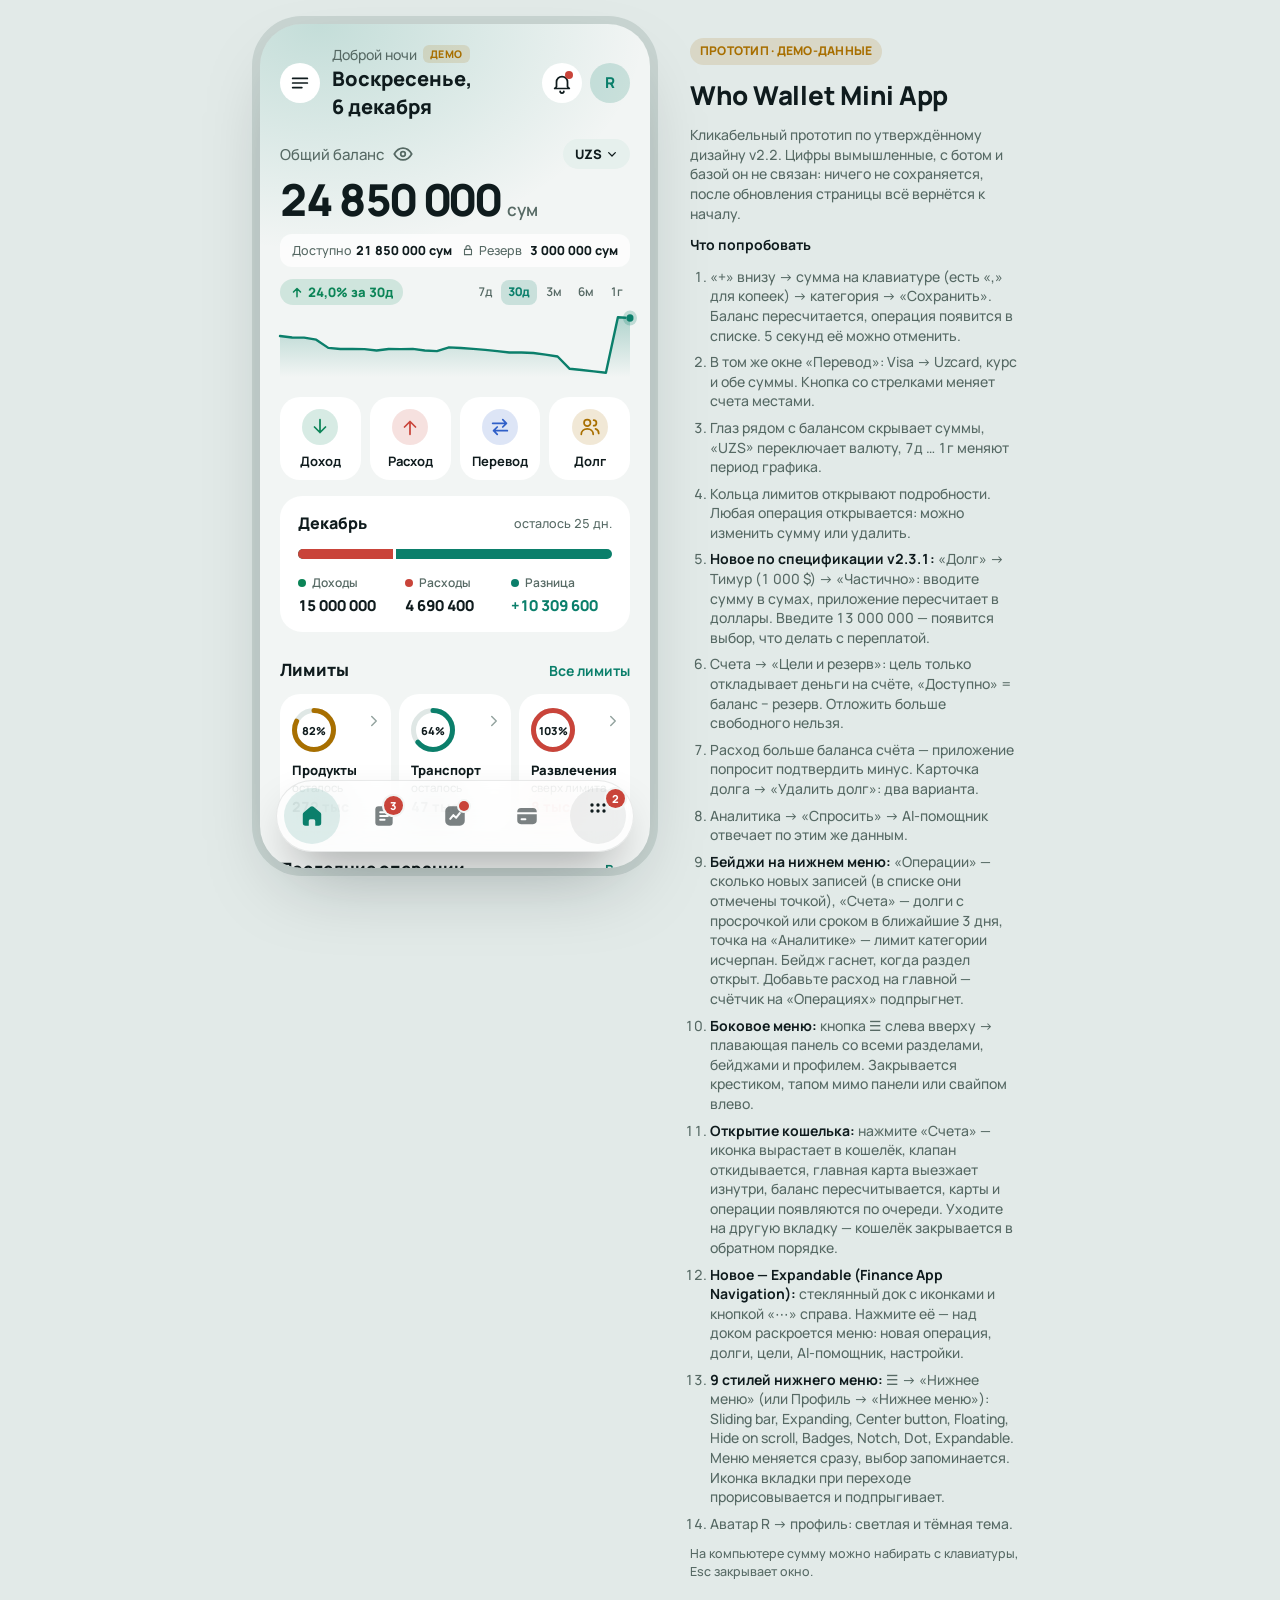
==== commit 0005e1d0: "Wallet opening animation Opening the Accounts tab (bottom bar or side menu) now plays a wallet openi" ====
--- a/index.html
+++ b/index.html
@@ -182,6 +182,28 @@
 .dmic svg.fi { width: 26px; height: 26px; }
 .dmi[data-to="add"] { color: var(--accent); font-weight: 800; }
 .device[data-tb="expandable"] .toast { bottom: 102px; }
+/* ---- открытие кошелька (вкладка «Счета»): только transform и opacity — плавно и на телефоне ---- */
+.wo { position: absolute; inset: 0; z-index: 4; pointer-events: none; perspective: 1200px; overflow: hidden; }
+.wo-bd { position: absolute; inset: 0; background: var(--bg); opacity: 0; }
+.wo-ghost, .wo-ghost * { animation: none !important; transition: none !important; }
+.wo-ghost { pointer-events: none; }
+.wo-glow { position: absolute; border-radius: 50%; opacity: 0; will-change: transform, opacity;
+  background: radial-gradient(closest-side, color-mix(in srgb, var(--accent) 32%, transparent), color-mix(in srgb, var(--accent) 10%, transparent) 55%, transparent 75%); }
+.wo-wallet { position: absolute; perspective: 900px; will-change: transform, opacity; }
+.wo-back, .wo-front, .wo-flap { position: absolute; left: 0; right: 0; will-change: transform, opacity; }
+.wo-back { top: -10px; bottom: 0; left: 9px; right: 9px; z-index: 1; border-radius: 20px; background: linear-gradient(#08120f, #12261f); box-shadow: inset 0 3px 10px rgba(0,0,0,.7); }
+.wo-front { top: 0; bottom: 0; z-index: 3; border-radius: 22px; background: linear-gradient(155deg, #24493f 0%, #14322a 55%, #0d221c 100%);
+  box-shadow: 0 34px 56px -26px rgba(0,0,0,.7), 0 12px 22px -14px rgba(0,0,0,.45), inset 0 1px 0 rgba(255,255,255,.1), inset 0 -1px 0 rgba(0,0,0,.45); }
+.wo-front::before, .wo-flap::before { content: ""; position: absolute; inset: 8px; border: 1.5px dashed rgba(255,255,255,.13); border-radius: 15px; }
+.wo-brand { position: absolute; left: 24px; bottom: 20px; font-size: 11.5px; font-weight: 800; letter-spacing: .16em; text-transform: uppercase; color: rgba(255,255,255,.38); }
+.wo-flap { top: -10px; z-index: 4; transform-origin: 50% 0; border-radius: 20px 20px 26px 26px; background: linear-gradient(175deg, #2b564b, #183a31);
+  box-shadow: 0 10px 18px -10px rgba(0,0,0,.6), inset 0 1px 0 rgba(255,255,255,.14); }
+.wo-flap::before { border-radius: 14px 14px 20px 20px; }
+.wo-clasp { position: absolute; left: 50%; bottom: 13px; width: 18px; height: 18px; margin-left: -9px; border-radius: 50%;
+  background: radial-gradient(circle at 35% 30%, #fff5d6, #d9b66c 45%, #8a6a2e); box-shadow: 0 2px 4px rgba(0,0,0,.5), inset 0 -1px 1px rgba(0,0,0,.25); }
+.wo-shade { position: absolute; inset: 0; border-radius: inherit; background: #000; opacity: 0; }
+.wo-wallet .accard { position: absolute; margin: 0; transform-origin: 0 0; will-change: transform;
+  box-shadow: 0 26px 44px -20px rgba(0,0,0,.55), 0 0 44px -8px color-mix(in srgb, var(--accent) 38%, transparent); }
 /* выбор стиля: полоска над меню, меню остаётся видно и живо */
 .tbstrip { position: absolute; left: 12px; right: 12px; bottom: 132px; z-index: 12; background: var(--surface); border: 1px solid var(--line); border-radius: 20px; padding: 10px 12px 12px;
   box-shadow: 0 20px 50px -18px rgba(0,0,0,.45); animation: rise .3s cubic-bezier(.2,.8,.2,1); }
@@ -493,6 +515,7 @@
       <li>Аналитика → «Спросить» → AI-помощник отвечает по этим же данным.</li>
       <li><b>Бейджи на нижнем меню:</b> «Операции» — сколько новых записей (в списке они отмечены точкой), «Счета» — долги с просрочкой или сроком в ближайшие 3 дня, точка на «Аналитике» — лимит категории исчерпан. Бейдж гаснет, когда раздел открыт. Добавьте расход на главной — счётчик на «Операциях» подпрыгнет.</li>
       <li><b>Боковое меню:</b> кнопка ☰ слева вверху → плавающая панель со всеми разделами, бейджами и профилем. Закрывается крестиком, тапом мимо панели или свайпом влево.</li>
+      <li><b>Открытие кошелька:</b> нажмите «Счета» — иконка вырастает в кошелёк, клапан откидывается, главная карта выезжает изнутри, баланс пересчитывается, карты и операции появляются по очереди. Уходите на другую вкладку — кошелёк закрывается в обратном порядке.</li>
       <li><b>Новое — Expandable (Finance App Navigation):</b> стеклянный док с иконками и кнопкой «⋯» справа. Нажмите её — над доком раскроется меню: новая операция, долги, цели, AI-помощник, настройки.</li>
       <li><b>9 стилей нижнего меню:</b> ☰ → «Нижнее меню» (или Профиль → «Нижнее меню»): Sliding bar, Expanding, Center button, Floating, Hide on scroll, Badges, Notch, Dot, Expandable. Меню меняется сразу, выбор запоминается. Иконка вкладки при переходе прорисовывается и подпрыгивает.</li>
       <li>Аватар R → профиль: светлая и тёмная тема.</li>
@@ -901,13 +924,15 @@
 function accountsScreen() {
   const lent = debtSumUZS('lent'), owe = debtSumUZS('borrowed'), car = mainGoal();
   return `<div class="between titlebar"><div class="row">${menuBtn()}<h1 class="h-title">Счета</h1></div><button class="iconbtn" style="background:var(--accent);color:var(--on-accent)" data-act="toast" data-msg="Добавление счёта появится в следующей версии прототипа" aria-label="Новый счёт">${ic('plus')}</button></div>
-  <div class="muted small">Всего на счетах</div><div style="font-size:28px;font-weight:800;margin:2px 0 14px" class="money">${fmt(totalUZS(), 'UZS', { round: true })}</div>
-  <div class="stagger">${S.accounts.map((a) => `<button class="accard" style="--cc:var(${a.cc})" data-act="filteracc" data-id="${a.id}" aria-label="Операции по счёту ${a.name}"><div class="between"><b style="font-size:15px">${a.name}</b><span>${a.num ? '·· ' + a.num : a.id === 'cash' ? 'кошелёк' : 'карта'}</span></div>
+  <div class="muted small">Всего на счетах</div><div style="font-size:28px;font-weight:800;margin:2px 0 14px" class="money" id="wtotal" data-v="${totalUZS()}">${fmt(totalUZS(), 'UZS', { round: true })}</div>
+  <div class="stagger wo-cards">${S.accounts.map((a) => `<button class="accard" style="--cc:var(${a.cc})" data-act="filteracc" data-id="${a.id}" aria-label="Операции по счёту ${a.name}"><div class="between"><b style="font-size:15px">${a.name}</b><span>${a.num ? '·· ' + a.num : a.id === 'cash' ? 'кошелёк' : 'карта'}</span></div>
     <div class="between"><b class="money">${fmt(bal(a), a.cur)}</b>${a.cur !== 'UZS' ? `<span class="money">≈ ${fmt(conv(bal(a), a.cur, 'UZS'), 'UZS', { round: true })}</span>` : ''}</div>
     ${reservedOn(a.id) ? `<div class="between" style="font-size:12px"><span class="money">в резерве ${fmt(reservedOn(a.id), a.cur)}</span><span class="money">свободно ${fmt(freeOf(a), a.cur)}</span></div>` : ''}</button>`).join('')}</div>
   <div class="two" style="margin:6px 0 18px"><button class="btn sec2" data-act="add" data-mode="transfer">Перевести</button><button class="btn sec2" data-act="toast" data-msg="Добавление счёта появится в следующей версии прототипа">Новый счёт</button></div>
   <button class="listrow" data-act="push" data-to="debts"><span class="ri">${ic('people')}</span><span><b>Долги</b><br><span class="tiny muted money">мне должны ${short(lent)} · я должен ${short(owe)}</span></span>${newDebts() ? `<span class="rbadge" aria-label="требуют внимания: ${newDebts()}">${newDebts()}</span>` : '<span></span>'}${ic('right')}</button>
-  <button class="listrow" data-act="push" data-to="goal"><span class="ri">${ic('target')}</span><span><b>Цели и резерв</b><br><span class="tiny muted money">отложено ${short(reservedUZS())}${car ? ` · ${esc(car.name)} ${Math.round((goalSaved(car) / car.target) * 100)}%` : ' · целей пока нет'}</span></span><span></span>${ic('right')}</button>`;
+  <button class="listrow" data-act="push" data-to="goal"><span class="ri">${ic('target')}</span><span><b>Цели и резерв</b><br><span class="tiny muted money">отложено ${short(reservedUZS())}${car ? ` · ${esc(car.name)} ${Math.round((goalSaved(car) / car.target) * 100)}%` : ' · целей пока нет'}</span></span><span></span>${ic('right')}</button>
+  <div class="sec"><h3>Последние операции</h3><button class="link" data-act="tab" data-to="ops">Все</button></div>
+  <div class="ops">${sortedOps().slice(0, 3).map(opRow).join('') || '<div class="empty small">Операций пока нет. Нажмите «+», чтобы записать первую.</div>'}</div>`;
 }
 
 function limitScreen(id) {
@@ -1285,7 +1310,140 @@
   if (S.stack.length) setDock(false);
   if (active) { moveInd(!lastActive); lastActive = active; }
 }
-function render(opts = {}) { if (!opts.overlayOnly) { renderScreen(opts); saveMine(); } renderOverlay(); }
+function render(opts = {}) { if (!opts.overlayOnly) { if (woRun && !woRun.own) woKill(); renderScreen(opts); saveMine(); } renderOverlay(); }
+
+// ================= открытие кошелька: вкладка «Счета» =================
+// Только Web Animations API (transform/opacity) — без библиотек, на телефоне держит 60 кадров.
+// Срабатывает при переходе на «Счета» (нижнее меню, боковое меню), не при запуске приложения.
+const WO = { out: 'cubic-bezier(.16,1,.3,1)', inOut: 'cubic-bezier(.65,0,.35,1)', soft: 'cubic-bezier(.22,.8,.24,1)', in: 'cubic-bezier(.55,0,.75,.15)' };
+let woRun = null, tapEl = null, woCountRaf = 0;
+const motionOff = () => document.documentElement.classList.contains('no-anim') || matchMedia('(prefers-reduced-motion: reduce)').matches || !Element.prototype.animate;
+/** остановить анимацию кошелька и показать экран в конечном виде */
+function woKill() {
+  if (!woRun) return;
+  const r = woRun; woRun = null;
+  r.timers.forEach(clearTimeout); r.anims.forEach((a) => { try { a.cancel(); } catch (e) { /* уже снята */ } });
+  r.restore.forEach((f) => f()); if (r.el) r.el.remove();
+}
+const woA = (el, kf, o) => { const a = el.animate(kf, { fill: 'both', ...o }); woRun.anims.push(a); return a; };
+const woAt = (ms, fn) => woRun.timers.push(setTimeout(fn, ms));
+function rectIn(el, D) { const r = el.getBoundingClientRect(); return { x: r.left - D.left, y: r.top - D.top, w: r.width, h: r.height }; }
+/** откуда вылетает кошелёк: нажатая иконка (нижнее или боковое меню), иначе иконка «Счета» */
+function walletIcon(D, src) {
+  const list = [src && src.querySelector && src.querySelector('.tic, .sic'), document.querySelector('#tabbar .tab[data-to="accounts"] .tic')];
+  for (const c of list) if (c) { const r = rectIn(c, D); if (r.w > 0) return r; }
+  return { x: D.width / 2 - 12, y: D.height - 60, w: 24, h: 24 };
+}
+/** снимок текущего экрана, чтобы он красиво ушёл, пока под ним рисуется новый */
+function woGhost(scr) {
+  const g = scr.cloneNode(true); g.removeAttribute('id'); g.classList.remove('enter', 'enter-back'); g.classList.add('wo-ghost');
+  g.querySelectorAll('[id]').forEach((e) => e.removeAttribute('id'));
+  return g;
+}
+const woItems = (root) => [...root.children].flatMap((c) => (c.classList.contains('wo-cards') ? [...c.children] : [c]));
+/** кошелёк: подкладка, карта, передний карман и клапан с застёжкой */
+function woBuild(D, card, f) {
+  const W = Math.round(Math.min(286, D.width - 90)), H = Math.round(W * 0.64), wx = Math.round(D.width / 2 - W / 2), wy = Math.round(D.height * 0.45 - H / 2);
+  const el = document.createElement('div'); el.className = 'wo'; el.setAttribute('aria-hidden', 'true');
+  el.innerHTML = `<div class="wo-bd"></div><div class="wo-glow" style="left:${wx + W / 2 - W}px;top:${wy + H / 2 - W}px;width:${W * 2}px;height:${W * 2}px"></div>
+    <div class="wo-wallet" style="left:${wx}px;top:${wy}px;width:${W}px;height:${H}px"><div class="wo-back"></div><div class="wo-front"><span class="wo-brand">Who Wallet</span></div>
+    <div class="wo-flap" style="height:${Math.round(H * 0.5) + 10}px"><span class="wo-clasp"></span><span class="wo-shade"></span></div></div>`;
+  const q = (c) => el.querySelector(c), wallet = q('.wo-wallet');
+  const c = card.cloneNode(true); c.removeAttribute('data-act');
+  c.style.left = f.x - wx + 'px'; c.style.top = f.y - wy + 'px'; c.style.width = f.w + 'px'; c.style.height = f.h + 'px'; c.style.zIndex = 2;
+  wallet.insertBefore(c, q('.wo-front'));
+  document.getElementById('device').appendChild(el);
+  // положения карты: внутри кармана, целиком над карманом, на своём месте (transform 'none')
+  const sc = (W - 28) / f.w, x = 14 - (f.x - wx), at = (y) => `translate(${x}px,${y}px) scale(${sc})`;
+  return { el, wallet, card: c, bd: q('.wo-bd'), glow: q('.wo-glow'), back: q('.wo-back'), front: q('.wo-front'), flap: q('.wo-flap'), shade: q('.wo-shade'), W, H, wx, wy,
+    inside: at(12 - (f.y - wy)), outside: at(-6 - f.h * sc - (f.y - wy)) };
+}
+const FLAP_OPEN = [{ transform: 'rotateX(0deg)', zIndex: 4 }, { transform: 'rotateX(90deg)', zIndex: 4, offset: 0.5 }, { transform: 'rotateX(90.5deg)', zIndex: 1, offset: 0.501 }, { transform: 'rotateX(180deg)', zIndex: 1 }];
+const FLAP_CLOSE = [{ transform: 'rotateX(180deg)', zIndex: 1 }, { transform: 'rotateX(90.5deg)', zIndex: 1, offset: 0.499 }, { transform: 'rotateX(90deg)', zIndex: 4, offset: 0.5 }, { transform: 'rotateX(0deg)', zIndex: 4 }];
+/** плавный пересчёт суммы от нуля (ease-out), как в банковских приложениях */
+function woCount(el, to, dur) {
+  cancelAnimationFrame(woCountRaf);
+  const t0 = performance.now(), out = (v) => { el.textContent = fmt(v, 'UZS', { round: true }); };
+  out(0);
+  const step = (t) => { if (!el.isConnected) return; const k = Math.min(1, (t - t0) / dur); out(to * (1 - Math.pow(1 - k, 4))); if (k < 1) woCountRaf = requestAnimationFrame(step); };
+  woCountRaf = requestAnimationFrame(step);
+}
+/** открыть кошелёк: иконка растёт → клапан откидывается в 3D → карта выезжает и встаёт на место → баланс и остальное по очереди */
+function openWallet(src) {
+  woKill();
+  const go = () => { setDock(false); S.tab = 'accounts'; S.stack = []; };
+  const scr = document.getElementById('screen'), dev = document.getElementById('device');
+  if (motionOff()) { go(); render({ top: true }); return; }
+  const D = dev.getBoundingClientRect(), from = walletIcon(D, src), st = scr.scrollTop, ghost = woGhost(scr);
+  woRun = { timers: [], anims: [], restore: [], own: true };
+  go(); render({ top: true, anim: false });
+  woRun.own = false;
+  scr.querySelectorAll('.stagger').forEach((e) => e.classList.remove('stagger'));
+  const first = scr.querySelector('.accard'), total = scr.querySelector('#wtotal');
+  if (!first) { woRun = null; return; }
+  const w = woBuild(D, first, rectIn(first, D)); woRun.el = w.el;
+  w.el.insertBefore(ghost, w.glow); ghost.scrollTop = st;
+  first.style.visibility = 'hidden'; woRun.restore.push(() => { first.style.visibility = ''; });
+  const s0 = from.w / w.W, dx = from.x + from.w / 2 - (w.wx + w.W / 2), dy = from.y + from.h / 2 - (w.wy + w.H / 2);
+  // 0. прежний экран уходит
+  woA(ghost, [{ opacity: 1 }, { opacity: 0, transform: 'translateY(-8px) scale(.985)' }], { duration: 240, easing: WO.soft });
+  // 1. иконка кошелька плавно вырастает в кошелёк
+  woA(w.wallet, [{ transform: `translate(${dx}px,${dy}px) scale(${s0}) rotateX(26deg)`, opacity: 0 }, { opacity: 1, offset: 0.3 }, { transform: 'none', opacity: 1 }], { duration: 400, easing: WO.out });
+  woA(w.glow, [{ opacity: 0, transform: 'scale(.55)' }, { opacity: 1, transform: 'scale(1)', offset: 0.42 }, { opacity: 0, transform: 'scale(1.12)' }], { duration: 1300, delay: 60 });
+  // 2. клапан откидывается назад (3D), изнанка темнее
+  woA(w.flap, FLAP_OPEN, { duration: 440, delay: 300, easing: WO.inOut });
+  woA(w.shade, [{ opacity: 0 }, { opacity: 0, offset: 0.5 }, { opacity: 0.45 }], { duration: 440, delay: 300, easing: WO.inOut });
+  // 3. главная карта выезжает из кармана вверх, затем плавно встаёт на своё место
+  woA(w.card, [{ transform: w.inside }, { transform: w.outside }], { duration: 380, delay: 620, easing: WO.out });
+  woA(w.card, [{ transform: w.outside, zIndex: 6 }, { transform: 'none', zIndex: 6 }], { duration: 460, delay: 980, easing: WO.inOut, fill: 'forwards' });
+  // кошелёк отступает вниз и растворяется
+  [w.back, w.front].forEach((e) => woA(e, [{ opacity: 1, transform: 'none' }, { opacity: 0, transform: 'translateY(40px) scale(.9)' }], { duration: 300, delay: 1010, easing: WO.in }));
+  woA(w.flap, [{ opacity: 1 }, { opacity: 0 }], { duration: 220, delay: 990, easing: WO.soft, fill: 'forwards' });
+  // 4–5. заголовок, баланс со счётом, остальные карты и всё прочее — по очереди
+  let ci = 0, ri = 0;
+  woItems(scr).forEach((it) => {
+    if (it === first) return;
+    const card = it.classList.contains('accard'), title = it.classList.contains('titlebar'), top = it === total || it === total?.previousElementSibling;
+    const delay = title ? 140 : top ? (it === total ? 720 : 680) : card ? 1400 + ci++ * 70 : 1500 + ri++ * 55;
+    woA(it, [{ opacity: 0, transform: card ? 'translateY(26px) scale(.97)' : 'translateY(14px)' }, { opacity: 1, transform: 'none' }], { duration: card ? 520 : 460, delay, easing: WO.out, fill: 'backwards' });
+  });
+  if (total) woAt(720, () => { if (!S.hide) woCount(total, Number(total.dataset.v), 900); });
+  // карта встала — подменяем копию настоящей карточкой
+  woAt(1440, () => { first.style.visibility = ''; w.card.remove(); });
+  woAt(1480, () => { w.el.remove(); });
+  woAt(2300, () => { woRun = null; });
+}
+/** закрыть кошелёк: обратный порядок — карта уезжает в карман, клапан закрывается, кошелёк сжимается в иконку */
+function closeWallet(go) {
+  woKill();
+  const scr = document.getElementById('screen'), dev = document.getElementById('device'), first = scr.querySelector('.accard');
+  if (motionOff() || !first) { go(); render({ top: true }); return; }
+  const D = dev.getBoundingClientRect(), to = walletIcon(D, null), st = scr.scrollTop, f = rectIn(first, D), ghost = woGhost(scr);
+  woRun = { timers: [], anims: [], restore: [], own: true };
+  const w = woBuild(D, first, f); woRun.el = w.el;
+  w.el.insertBefore(ghost, w.glow); ghost.scrollTop = st;
+  const gFirst = ghost.querySelector('.accard'); if (gFirst) gFirst.style.visibility = 'hidden';
+  go(); render({ top: true });
+  woRun.own = false;
+  const s0 = to.w / w.W, dx = to.x + to.w / 2 - (w.wx + w.W / 2), dy = to.y + to.h / 2 - (w.wy + w.H / 2);
+  // экран под кошельком закрыт фоном, пока идёт анимация; экран-снимок уходит в обратном порядке
+  woA(w.bd, [{ opacity: 1 }, { opacity: 0 }], { duration: 300, delay: 720, easing: WO.soft });
+  woItems(ghost).reverse().filter((it) => it !== gFirst).forEach((it, i) => woA(it, [{ opacity: 1, transform: 'none' }, { opacity: 0, transform: 'translateY(10px)' }], { duration: 200, delay: i * 18, easing: WO.in }));
+  woA(w.glow, [{ opacity: 0, transform: 'scale(1.1)' }, { opacity: 1, transform: 'scale(1)', offset: 0.5 }, { opacity: 0, transform: 'scale(.6)' }], { duration: 1000 });
+  // кошелёк появляется открытым
+  [w.back, w.front].forEach((e) => woA(e, [{ opacity: 0, transform: 'translateY(28px) scale(.95)' }, { opacity: 1, transform: 'none' }], { duration: 340, delay: 60, easing: WO.out }));
+  woA(w.flap, [{ opacity: 0 }, { opacity: 1 }], { duration: 300, delay: 60, easing: WO.out });
+  // карта возвращается к кошельку и уходит в карман
+  woA(w.card, [{ transform: 'none', zIndex: 6 }, { transform: w.outside, zIndex: 6 }], { duration: 360, easing: WO.inOut });
+  woA(w.card, [{ transform: w.outside, zIndex: 2 }, { transform: w.inside, zIndex: 2 }], { duration: 260, delay: 360, easing: WO.in, fill: 'forwards' });
+  // клапан закрывается
+  woA(w.flap, FLAP_CLOSE, { duration: 360, delay: 520, easing: WO.inOut });
+  woA(w.shade, [{ opacity: 0.45 }, { opacity: 0, offset: 0.5 }, { opacity: 0 }], { duration: 360, delay: 520, easing: WO.inOut });
+  // кошелёк сжимается обратно в иконку «Счета»
+  woA(w.wallet, [{ transform: 'none', opacity: 1 }, { opacity: 1, offset: 0.6 }, { transform: `translate(${dx}px,${dy}px) scale(${s0}) rotateX(20deg)`, opacity: 0 }], { duration: 360, delay: 840, easing: WO.in, fill: 'forwards' });
+  woAt(1150, () => popIcon(document.querySelector('#tabbar .tab[data-to="accounts"]')));
+  woAt(1240, () => { if (woRun) { woRun.el.remove(); woRun = null; } });
+}
 function renderScreen(opts) {
   const v = view(), screen = document.getElementById('screen'), device = document.getElementById('device');
   const map = { home: homeScreen, ops: opsScreen, analytics: analyticsScreen, accounts: accountsScreen, limit: () => limitScreen(v.id), op: () => opScreen(v.id), debts: debtsScreen, debt: () => debtScreen(v.id), goal: goalScreen, ai: aiScreen, profile: profileScreen };
@@ -1406,7 +1564,13 @@
   toast(`<b>${closed ? 'Долг погашен' : 'Платёж записан'}</b><span class="tiny muted">${x.person} · ${fmt(v, A.cur)}${A.cur !== x.cur ? ` ≈ ${fmt(debtPart, x.cur)}` : ''}${closed ? '' : ` · осталось ${fmt(r2(x.amount - x.paid), x.cur)}`}${extra}</span>`, u);
 }
 const handlers = {
-  tab: (d) => { setDock(false); S.tab = d.to; S.stack = []; render({ top: true }); },
+  tab: (d) => {
+    setDock(false);
+    const inWallet = S.tab === 'accounts' && !S.stack.length;
+    if (d.to === 'accounts' && !inWallet) return openWallet(tapEl);
+    if (inWallet && d.to !== 'accounts') return closeWallet(() => { S.tab = d.to; S.stack = []; });
+    S.tab = d.to; S.stack = []; render({ top: true });
+  },
   dockmore: () => { haptic(); setDock(!dockOpen); },
   dockclose: () => setDock(false),
   dockgo: (d) => { haptic(); setDock(false); if (d.to === 'add') { openAdd('expense'); return; } S.stack = [{ s: d.to }]; render({ top: true }); },
@@ -1444,7 +1608,10 @@
     haptic();
     if (d.to === 'cal') { closeSide(); toast('<b>Календарь платежей появится в следующей версии прототипа</b>'); return; }
     if (d.to === 'tbpick') { closeSide(() => { S.overlay = { type: 'tbpick' }; render({ overlayOnly: true }); }); return; }
-    if (TABS.some((t) => t && t[0] === d.to)) { S.tab = d.to; S.stack = []; } else S.stack = [{ s: d.to }];
+    const inWallet = S.tab === 'accounts' && !S.stack.length, isTab = TABS.some((t) => t && t[0] === d.to);
+    if (d.to === 'accounts' && !inWallet) { const src = tapEl; closeSide(); openWallet(src); return; }
+    if (inWallet && isTab && d.to !== 'accounts') { closeSide(); closeWallet(() => { S.tab = d.to; S.stack = []; }); return; }
+    if (isTab) { S.tab = d.to; S.stack = []; } else S.stack = [{ s: d.to }];
     render({ top: true }); closeSide(); // экран меняется под панелью, панель уезжает
   },
   del: (d) => { S.overlay = { type: 'confirm', id: +d.id }; render({ overlayOnly: true }); },
@@ -1553,7 +1720,7 @@
 device.addEventListener('click', (e) => {
   const el = e.target.closest('[data-act]'); if (!el || el.disabled) return;
   const h = handlers[el.dataset.act]; if (!h) return;
-  captureInputs();
+  captureInputs(); tapEl = el;
   h({ ...el.dataset });
 });
 device.addEventListener('input', (e) => {
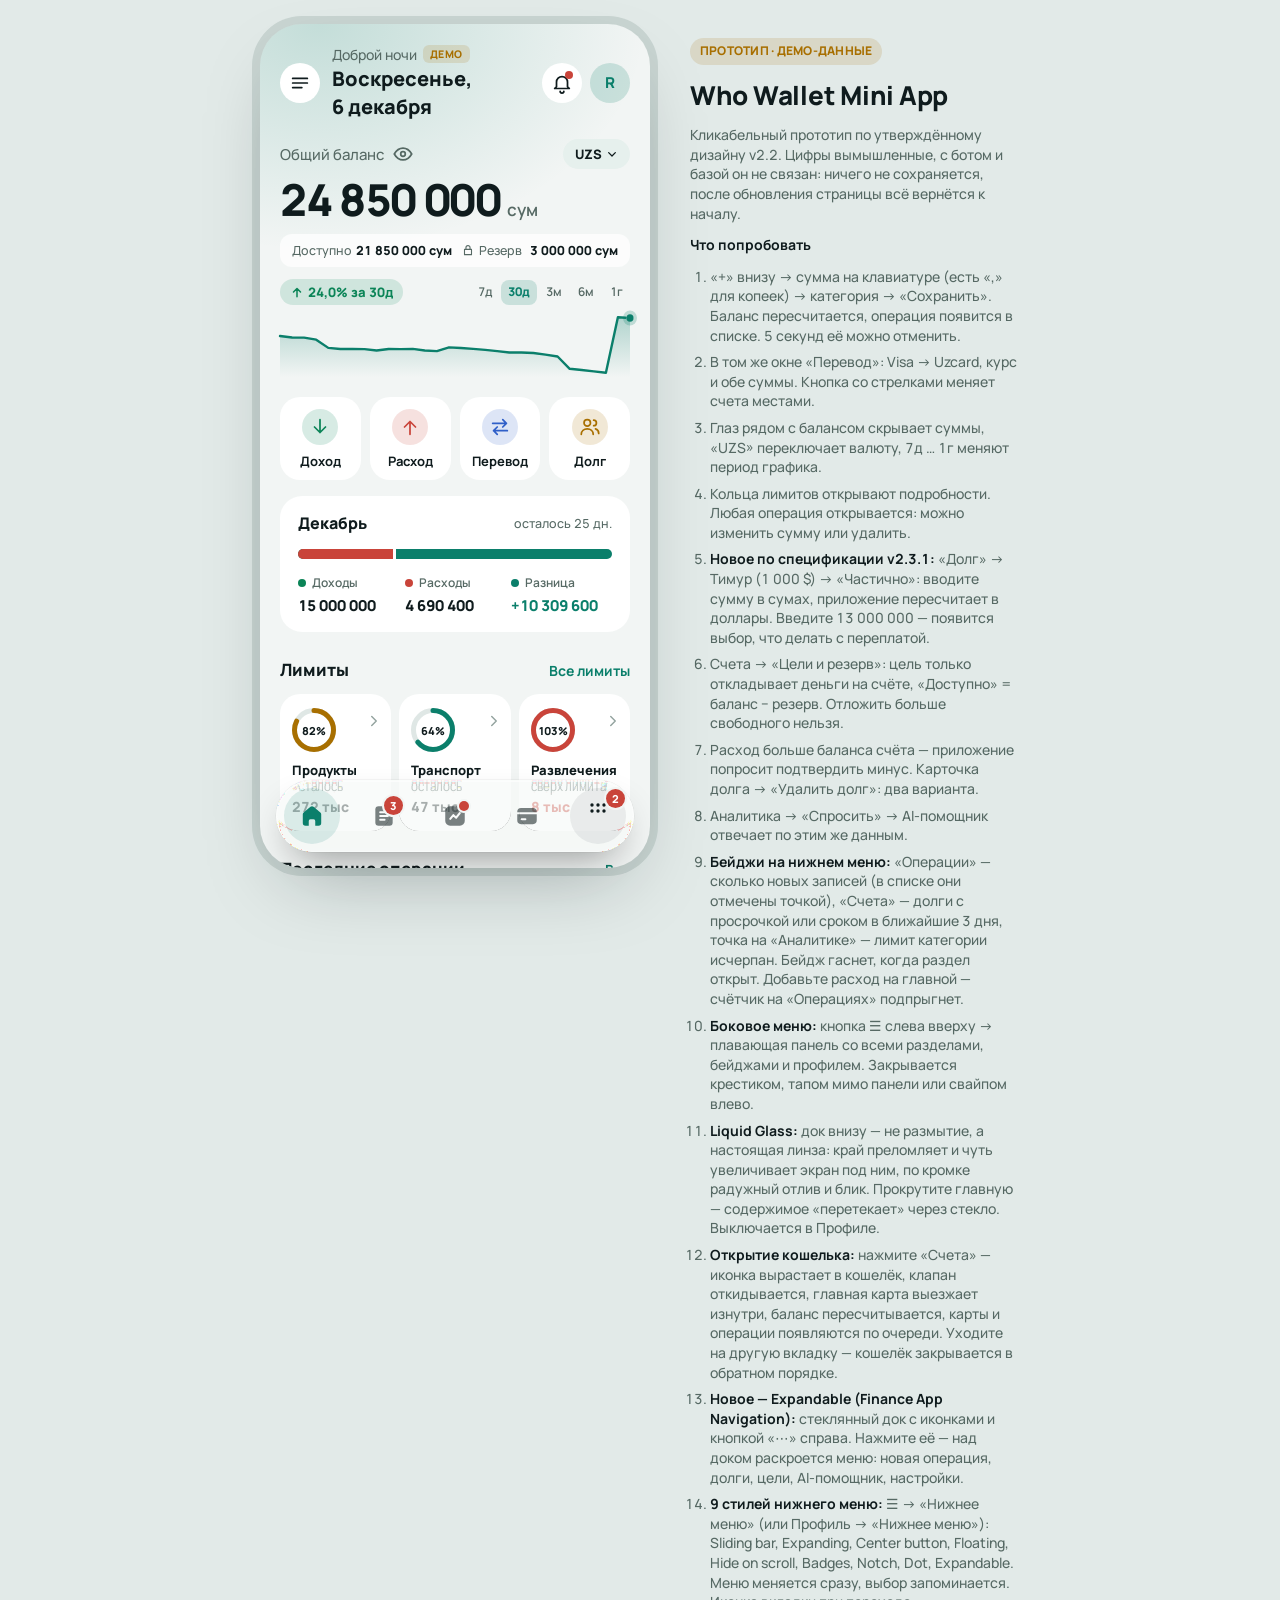
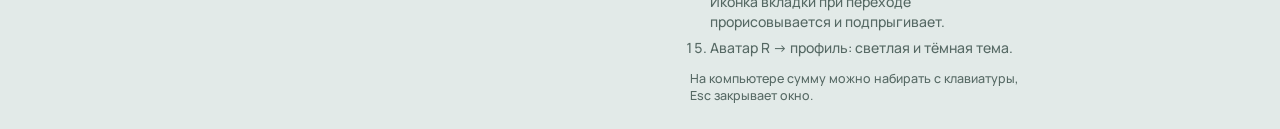
==== commit 2588eb67: "Liquid Glass dock: real refraction instead of blur The floating dock (Expandable and Floating styles" ====
--- a/index.html
+++ b/index.html
@@ -34,6 +34,7 @@
   --c1: #3B6FD8; --c2: #0B7F6B; --c3: #D49A1F; --c4: #8E5BD6; --c5: #B3C0BC; --c6: #D45C8A;
   --card1: #0B7F6B; --card2: #2F5FC8; --card3: #6A47B8; --card4: #8A6420; --on-card: #FFFFFF;
   --dock: rgba(255,255,255,.74); --dock-line: rgba(15,27,29,.09); --dock-ink: #0F1B1D; --dock-on: #0B7F6B; --dock-on-ink: #FFFFFF; --dock-hi: rgba(11,127,107,.13); --dock-more: rgba(15,27,29,.07);
+  --lg-tint: rgba(246,249,248,.66);
   --badge: #C9443A; --on-badge: #FFFFFF; --scrim: rgba(15,27,29,.45); --page: #E2EAE8; --frame: #C9D5D2; --shadow: 0 30px 80px -30px rgba(15,27,29,.35);
   --font: "Manrope", "Inter", system-ui, -apple-system, "Segoe UI", sans-serif;
 }
@@ -43,6 +44,7 @@
   --c1: #6F9BFF; --c2: #2BD4AE; --c3: #F4B84A; --c4: #B98AF5; --c5: #5D726C; --c6: #F08BC2;
   --card1: #1E5A4C; --card2: #2B3F7A; --card3: #3A2E5C; --card4: #4A3F28; --on-card: #F4FAF8;
   --dock: rgba(30,41,45,.66); --dock-line: rgba(255,255,255,.1); --dock-ink: #EDF4F2; --dock-on: #FFFFFF; --dock-on-ink: #0B1316; --dock-hi: rgba(255,255,255,.13); --dock-more: rgba(255,255,255,.15);
+  --lg-tint: rgba(18,28,32,.52);
   --badge: #FF715F; --on-badge: #2A0805; --scrim: rgba(3,8,10,.66); --page: #060C0E; --frame: #1C2629; --shadow: 0 30px 80px -30px rgba(0,0,0,.8); color-scheme: dark; } }
 :root[data-theme="dark"] {
   --bg: #0B1316; --surface: #121D21; --surface2: #18262B; --line: #24343A; --text: #EDF4F2; --muted: #A6B8B3; --faint: #6F837D;
@@ -50,6 +52,7 @@
   --c1: #6F9BFF; --c2: #2BD4AE; --c3: #F4B84A; --c4: #B98AF5; --c5: #5D726C; --c6: #F08BC2;
   --card1: #1E5A4C; --card2: #2B3F7A; --card3: #3A2E5C; --card4: #4A3F28; --on-card: #F4FAF8;
   --dock: rgba(30,41,45,.66); --dock-line: rgba(255,255,255,.1); --dock-ink: #EDF4F2; --dock-on: #FFFFFF; --dock-on-ink: #0B1316; --dock-hi: rgba(255,255,255,.13); --dock-more: rgba(255,255,255,.15);
+  --lg-tint: rgba(18,28,32,.52);
   --badge: #FF715F; --on-badge: #2A0805; --scrim: rgba(3,8,10,.66); --page: #060C0E; --frame: #1C2629; --shadow: 0 30px 80px -30px rgba(0,0,0,.8); color-scheme: dark; }
 
 * { box-sizing: border-box; -webkit-tap-highlight-color: transparent; }
@@ -182,6 +185,16 @@
 .dmic svg.fi { width: 26px; height: 26px; }
 .dmi[data-to="add"] { color: var(--accent); font-weight: 800; }
 .device[data-tb="expandable"] .toast { bottom: 102px; }
+/* ---- Liquid Glass: док преломляет экран под собой (вместо размытия) ---- */
+#device > .lqg-lens { position: absolute; }
+.lqg-lens *, .lqg-lens { animation: none !important; transition: none !important; }
+.lqg-glass { display: none !important; }
+.tabbar.lg-on { background: var(--lg-tint); -webkit-backdrop-filter: none; backdrop-filter: none; border-color: rgba(255,255,255,.3);
+  box-shadow: 0 18px 40px -16px rgba(0,0,0,.45), 0 0 0 .5px rgba(0,0,0,.08), inset 0 1px 0 rgba(255,255,255,.5), inset 0 -1px 0 rgba(255,255,255,.12); }
+.lgsw { width: 42px; height: 26px; border-radius: 13px; background: var(--line); position: relative; transition: background .25s; }
+.lgsw::after { content: ""; position: absolute; top: 3px; left: 3px; width: 20px; height: 20px; border-radius: 50%; background: #fff; box-shadow: 0 1px 3px rgba(0,0,0,.3); transition: transform .3s cubic-bezier(.3,1.3,.5,1); }
+.lgsw.on { background: var(--accent); }
+.lgsw.on::after { transform: translateX(16px); }
 /* ---- открытие кошелька (вкладка «Счета»): только transform и opacity — плавно и на телефоне ---- */
 .wo { position: absolute; inset: 0; z-index: 4; pointer-events: none; perspective: 1200px; overflow: hidden; }
 .wo-bd { position: absolute; inset: 0; background: var(--bg); opacity: 0; }
@@ -515,6 +528,7 @@
       <li>Аналитика → «Спросить» → AI-помощник отвечает по этим же данным.</li>
       <li><b>Бейджи на нижнем меню:</b> «Операции» — сколько новых записей (в списке они отмечены точкой), «Счета» — долги с просрочкой или сроком в ближайшие 3 дня, точка на «Аналитике» — лимит категории исчерпан. Бейдж гаснет, когда раздел открыт. Добавьте расход на главной — счётчик на «Операциях» подпрыгнет.</li>
       <li><b>Боковое меню:</b> кнопка ☰ слева вверху → плавающая панель со всеми разделами, бейджами и профилем. Закрывается крестиком, тапом мимо панели или свайпом влево.</li>
+      <li><b>Liquid Glass:</b> док внизу — не размытие, а настоящая линза: край преломляет и чуть увеличивает экран под ним, по кромке радужный отлив и блик. Прокрутите главную — содержимое «перетекает» через стекло. Выключается в Профиле.</li>
       <li><b>Открытие кошелька:</b> нажмите «Счета» — иконка вырастает в кошелёк, клапан откидывается, главная карта выезжает изнутри, баланс пересчитывается, карты и операции появляются по очереди. Уходите на другую вкладку — кошелёк закрывается в обратном порядке.</li>
       <li><b>Новое — Expandable (Finance App Navigation):</b> стеклянный док с иконками и кнопкой «⋯» справа. Нажмите её — над доком раскроется меню: новая операция, долги, цели, AI-помощник, настройки.</li>
       <li><b>9 стилей нижнего меню:</b> ☰ → «Нижнее меню» (или Профиль → «Нижнее меню»): Sliding bar, Expanding, Center button, Floating, Hide on scroll, Badges, Notch, Dot, Expandable. Меню меняется сразу, выбор запоминается. Иконка вкладки при переходе прорисовывается и подпрыгивает.</li>
@@ -524,6 +538,520 @@
   </aside>
 </div>
 
+<script>
+/* liquid-glass-js 0.1.0 (npm), https://github.com/eamonliu/liquid-glass-js
+   Встроен без изменений, сняты только ES-модульные export; класс доступен как window.LiquidGlass.
+
+   MIT License
+
+   Copyright (c) 2026 Eamon Liu
+
+   Permission is hereby granted, free of charge, to any person obtaining a copy
+   of this software and associated documentation files (the "Software"), to deal
+   in the Software without restriction, including without limitation the rights
+   to use, copy, modify, merge, publish, distribute, sublicense, and/or sell
+   copies of the Software, and to permit persons to whom the Software is
+   furnished to do so, subject to the following conditions:
+
+   The above copyright notice and this permission notice shall be included in all
+   copies or substantial portions of the Software.
+
+   THE SOFTWARE IS PROVIDED "AS IS", WITHOUT WARRANTY OF ANY KIND, EXPRESS OR
+   IMPLIED, INCLUDING BUT NOT LIMITED TO THE WARRANTIES OF MERCHANTABILITY,
+   FITNESS FOR A PARTICULAR PURPOSE AND NONINFRINGEMENT. IN NO EVENT SHALL THE
+   AUTHORS OR COPYRIGHT HOLDERS BE LIABLE FOR ANY CLAIM, DAMAGES OR OTHER
+   LIABILITY, WHETHER IN AN ACTION OF CONTRACT, TORT OR OTHERWISE, ARISING FROM,
+   OUT OF OR IN CONNECTION WITH THE SOFTWARE OR THE USE OR OTHER DEALINGS IN THE
+   SOFTWARE.
+*/
+(function () {
+'use strict';
+/*!
+ * liquid-glass-js — Cross-browser liquid-glass refraction (Chrome / Safari / Firefox)
+ *
+ * Built on the SVG feDisplacementMap primitive: a displacement map is generated on the
+ * fly from a "height field" optical model, bending the real background pixels — convex
+ * surfaces magnify, concave shrink — with chromatic aberration and a normal-based
+ * specular highlight.
+ *
+ * Refraction source = clone mode: the background element you point it at is cloned and
+ * refracted, which keeps it working across Chrome, Safari and Firefox.
+ *
+ * --- Usage A: JavaScript class ---
+ *   import LiquidGlass from 'liquid-glass-js';
+ *   const glass = new LiquidGlass({
+ *     background: document.querySelector('#scene'), // element to refract (it gets cloned)
+ *     width: 360, height: 220, radius: 48,
+ *     scale: 46, chroma: 0.1, tint: 0,              // see DEFAULTS for the full list
+ *   });
+ *   glass.set({ scale: 60 }); // update params
+ *   glass.moveTo(x, y);       // move (screen position of the glass top-left)
+ *   glass.refresh();          // re-clone after the background changes
+ *   glass.destroy();          // tear down
+ *
+ * --- Usage B: Web Component ---
+ *   import 'liquid-glass-js';  // registers <liquid-glass>
+ *   <liquid-glass background="#scene" width="360" height="220"
+ *                  scale="46" chroma="0.1" tint="0"></liquid-glass>
+ *
+ * @license MIT
+ */
+
+const SVGNS = 'http://www.w3.org/2000/svg';
+const XLINK = 'http://www.w3.org/1999/xlink';
+const clamp = (v, a, b) => Math.min(Math.max(v, a), b);
+
+/* Signed distance field of a rounded rectangle: negative inside, 0 on the edge, positive outside. */
+function roundedRectSDF(px, py, hw, hh, r) {
+  const qx = Math.abs(px) - hw + r;
+  const qy = Math.abs(py) - hh + r;
+  return Math.min(Math.max(qx, qy), 0) + Math.hypot(Math.max(qx, 0), Math.max(qy, 0)) - r;
+}
+
+/** Default parameters (based on a "strong refraction" look, with tint 0 and a light chroma). */
+const DEFAULTS = {
+  width: 360, height: 220, radius: 48,
+  scale: 46, depth: 40, curvature: 2.2, convexity: 1.0, chroma: 0.1,
+  blur: 0, glow: 0.18, edge: 0.7, specAngle: 135,
+  tint: 0, tintColor: '#ffffff',
+};
+
+/* Params that only touch CSS variables (no map rebuild). Everything else rebuilds the maps. */
+const LIVE = new Set(['blur', 'glow', 'tint', 'tintColor']);
+
+let _uid = 0;
+let _styleEl = null;
+
+/* Inject the shared component stylesheet once. */
+function injectStyle() {
+  if (_styleEl || typeof document === 'undefined') return;
+  _styleEl = document.createElement('style');
+  _styleEl.id = 'liquid-glass-style';
+  _styleEl.textContent =
+    `.lqg-lens{position:fixed;top:0;left:0;overflow:hidden;pointer-events:none;}` +
+    `.lqg-lens-inner{position:absolute;top:0;left:0;}` +
+    `.lqg-glass{position:fixed;top:0;left:0;box-sizing:border-box;` +
+      `-webkit-backdrop-filter:blur(var(--lqg-blur,0px));backdrop-filter:blur(var(--lqg-blur,0px));` +
+      `background:color-mix(in srgb, var(--lqg-tint-color,#fff) calc(var(--lqg-tint,0) * 100%), transparent);` +
+      `box-shadow:0 10px 40px rgba(0,0,0,.35),0 2px 8px rgba(0,0,0,.25),` +
+        `inset 0 1px 1px rgba(255,255,255,.25),inset 0 0 0 1px rgba(255,255,255,.06),` +
+        `0 0 calc(var(--lqg-glow,0) * 60px) rgba(255,255,255, calc(var(--lqg-glow,0) * .55));` +
+      `touch-action:none;will-change:transform;}` +
+    `.lqg-glass.lqg-draggable{pointer-events:auto;cursor:grab;}` +
+    `.lqg-glass.lqg-draggable:active{cursor:grabbing;}`;
+  (document.head || document.documentElement).appendChild(_styleEl);
+}
+
+/**
+ * LiquidGlass — programmatic API.
+ * @param {object} [opts] DEFAULTS + { background, zIndex, draggable, x, y }
+ */
+class LiquidGlass {
+  constructor(opts = {}) {
+    injectStyle();
+    this.uid = 'lqg' + (++_uid);
+    this.background = opts.background || null;
+    this.zIndex = opts.zIndex != null ? opts.zIndex : 100;
+    this.draggable = opts.draggable !== false;
+
+    this.params = Object.assign({}, DEFAULTS);
+    for (const k in DEFAULTS) if (opts[k] != null) this.params[k] = opts[k];
+
+    this.margin = 60;
+    this.lensX = 0; this.lensY = 0;
+    this.bgX = 0; this.bgY = 0;
+    this._seq = 0; this._dragMode = false; this._raf = 0; this._syncRaf = 0;
+
+    this.canvas = document.createElement('canvas');
+    this.ctx = this.canvas.getContext('2d', { willReadFrequently: true });
+    this.specCanvas = document.createElement('canvas');
+    this.specCtx = this.specCanvas.getContext('2d', { willReadFrequently: true });
+
+    this._build();
+    this._bindEvents();
+
+    const x = opts.x != null ? opts.x : (window.innerWidth - this.params.width) / 2;
+    const y = opts.y != null ? opts.y : (window.innerHeight - this.params.height) / 2;
+    this.lensX = x; this.lensY = y;
+    this.refresh();
+  }
+
+  /* ---------- Build DOM and the per-instance SVG filters (unique ids) ---------- */
+  _build() {
+    const u = this.uid;
+    const cm = (ch) => { // feColorMatrix that keeps a single colour channel
+      const m = ['0 0 0 0 0', '0 0 0 0 0', '0 0 0 0 0', '0 0 0 1 0'];
+      m[ch] = ch === 0 ? '1 0 0 0 0' : ch === 1 ? '0 1 0 0 0' : '0 0 1 0 0';
+      return m.join('  ');
+    };
+    const svg = document.createElementNS(SVGNS, 'svg');
+    svg.setAttribute('aria-hidden', 'true');
+    svg.style.cssText = 'position:absolute;width:0;height:0;overflow:hidden';
+    svg.innerHTML =
+      `<defs>` +
+      `<filter id="${u}-full" x="0" y="0" width="100%" height="100%" color-interpolation-filters="sRGB">` +
+        `<feFlood flood-color="rgb(128,128,128)" result="neutral"/>` +
+        `<feImage id="${u}-map" x="0" y="0" preserveAspectRatio="none" result="raw"/>` +
+        `<feComposite in="raw" in2="neutral" operator="over" result="map"/>` +
+        `<feDisplacementMap id="${u}-dr" in="SourceGraphic" in2="map" xChannelSelector="R" yChannelSelector="G" result="dr"/>` +
+        `<feColorMatrix in="dr" type="matrix" values="${cm(0)}" result="cr"/>` +
+        `<feDisplacementMap id="${u}-dg" in="SourceGraphic" in2="map" xChannelSelector="R" yChannelSelector="G" result="dg"/>` +
+        `<feColorMatrix in="dg" type="matrix" values="${cm(1)}" result="cg"/>` +
+        `<feDisplacementMap id="${u}-db" in="SourceGraphic" in2="map" xChannelSelector="R" yChannelSelector="G" result="db"/>` +
+        `<feColorMatrix in="db" type="matrix" values="${cm(2)}" result="cb"/>` +
+        `<feBlend in="cr" in2="cg" mode="screen" result="rg"/>` +
+        `<feBlend in="rg" in2="cb" mode="screen" result="rgb"/>` +
+        `<feImage id="${u}-spec" x="0" y="0" preserveAspectRatio="none" result="spec"/>` +
+        `<feBlend in="spec" in2="rgb" mode="screen"/>` +
+      `</filter>` +
+      `<filter id="${u}-drag" x="0" y="0" width="100%" height="100%" color-interpolation-filters="sRGB">` +
+        `<feFlood flood-color="rgb(128,128,128)" result="neutral"/>` +
+        `<feImage id="${u}-map-d" x="0" y="0" preserveAspectRatio="none" result="raw"/>` +
+        `<feComposite in="raw" in2="neutral" operator="over" result="map"/>` +
+        `<feDisplacementMap id="${u}-dd" in="SourceGraphic" in2="map" xChannelSelector="R" yChannelSelector="G" result="rgb"/>` +
+        `<feImage id="${u}-spec-d" x="0" y="0" preserveAspectRatio="none" result="spec"/>` +
+        `<feBlend in="spec" in2="rgb" mode="screen"/>` +
+      `</filter>` +
+      `</defs>`;
+    document.body.appendChild(svg);
+    this.svg = svg;
+    const q = (id) => svg.querySelector('#' + CSS.escape(id));
+    this.filterFull = q(u + '-full');
+    this.filterDrag = q(u + '-drag');
+    this.feImage = q(u + '-map');
+    this.feImageDrag = q(u + '-map-d');
+    this.feSpec = q(u + '-spec');
+    this.feSpecDrag = q(u + '-spec-d');
+    this.dispR = q(u + '-dr');
+    this.dispG = q(u + '-dg');
+    this.dispB = q(u + '-db');
+    this.dispDrag = q(u + '-dd');
+
+    this.lensEl = document.createElement('div');
+    this.lensEl.className = 'lqg-lens';
+    this.lensEl.style.zIndex = this.zIndex;
+    this.lensInner = document.createElement('div');
+    this.lensInner.className = 'lqg-lens-inner';
+    this.lensEl.appendChild(this.lensInner);
+
+    this.glassEl = document.createElement('div');
+    this.glassEl.className = 'lqg-glass' + (this.draggable ? ' lqg-draggable' : '');
+    this.glassEl.style.zIndex = this.zIndex + 1;
+
+    document.body.appendChild(this.lensEl);
+    document.body.appendChild(this.glassEl);
+    this._applyVars();
+  }
+
+  /* ---------- Background clone + alignment ---------- */
+  _cloneBackground() {
+    this.lensInner.innerHTML = '';
+    const bg = this.background;
+    if (!bg) return;
+    // Keep ids: the background's styling may rely on id selectors (e.g. #bg / #bg h1).
+    // The clone is an aria-hidden static snapshot; duplicate ids only affect CSS matching,
+    // not the page's own getElementById/querySelector (the original comes first in the DOM).
+    const clone = bg.cloneNode(true);
+    clone.style.position = 'absolute';
+    clone.style.inset = '0';
+    clone.style.margin = '0';
+    clone.setAttribute('aria-hidden', 'true');
+    this.lensInner.appendChild(clone);
+  }
+
+  _syncBg() {
+    if (this.background) {
+      const r = this.background.getBoundingClientRect();
+      this.bgX = r.left; this.bgY = r.top;
+      this.lensInner.style.width = r.width + 'px';
+      this.lensInner.style.height = r.height + 'px';
+    } else {
+      this.bgX = 0; this.bgY = 0;
+      this.lensInner.style.width = window.innerWidth + 'px';
+      this.lensInner.style.height = window.innerHeight + 'px';
+    }
+  }
+
+  /** Re-clone the background, rebuild the maps and re-align. Call after the background changes. */
+  refresh() {
+    this._cloneBackground();
+    this._syncBg();
+    this.generateMap(); // also calls placeLens + commit
+    return this;
+  }
+
+  /* ---------- Displacement + specular maps (height-field optical model) ---------- */
+  generateMap() {
+    const p = this.params;
+    const W = p.width, H = p.height;
+    const M = Math.max(16, Math.ceil(p.scale * (1 + clamp(p.chroma, 0, 0.95))) + 12);
+    this.margin = M;
+    const OW = W + 2 * M, OH = H + 2 * M;
+    const hw = W / 2, hh = H / 2;
+    const rr = Math.min(p.radius, hw, hh);
+
+    // Thickness profile: linear blend between convex (squircle) and concave. Displacement is
+    // proportional to the slope and points inward, so a convex surface magnifies.
+    const bezel = Math.max(1, p.depth);
+    const k = Math.max(1.2, p.curvature);
+    const blend = (clamp(p.convexity, -1, 1) + 1) / 2;
+    const profile = (t) => {
+      t = clamp(t, 0, 1);
+      const q = 1 - t;
+      const convex = Math.pow(1 - Math.pow(q, k), 1 / k);
+      return (1 - convex) + (convex - (1 - convex)) * blend;
+    };
+    const dpp = 0.5 / bezel;
+
+    const res = Math.min(1, 360 / Math.max(OW, OH));
+    const mw = Math.max(2, Math.round(OW * res));
+    const mh = Math.max(2, Math.round(OH * res));
+    const cv = this.canvas; cv.width = mw; cv.height = mh;
+    const img = this.ctx.createImageData(mw, mh);
+    const data = img.data;
+    const N = mw * mh;
+    const rx = new Float32Array(N), ry = new Float32Array(N), sp = new Float32Array(N);
+    let maxAbs = 1e-6, maxSpec = 1e-6;
+    const la = p.specAngle * Math.PI / 180;
+    const Lx = Math.cos(la), Ly = -Math.sin(la);
+    const SHININESS = 4;
+    const e = Math.max(0.75, 0.75 / res);
+    const sdf = (x, y) => roundedRectSDF(x, y, hw, hh, rr);
+
+    let idx = 0;
+    for (let y = 0; y < mh; y++) {
+      for (let x = 0; x < mw; x++, idx++) {
+        const px = (x + 0.5) / mw * OW - OW / 2;
+        const py = (y + 0.5) / mh * OH - OH / 2;
+        const d = sdf(px, py);
+        const din = -d; // depth inside the lens (>= 0 inside)
+        let mag = 0;
+        if (din >= 0 && din <= bezel) {
+          const t = din / bezel;
+          mag = (profile(t + dpp) - profile(t - dpp)) / (2 * dpp); // signed slope
+        }
+        let gx = sdf(px + e, py) - sdf(px - e, py);
+        let gy = sdf(px, py + e) - sdf(px, py - e);
+        const gl = Math.hypot(gx, gy) || 1; gx /= gl; gy /= gl;
+
+        // Specular: brighter where the surface is steep and its normal faces the light.
+        const align = gx * Lx + gy * Ly;
+        const sv = Math.abs(mag) * (Math.pow(Math.max(0, align), SHININESS) + 0.3 * Math.pow(Math.max(0, -align), SHININESS));
+        sp[idx] = sv; if (sv > maxSpec) maxSpec = sv;
+
+        const dx = -gx * mag, dy = -gy * mag; // inward = magnify (convex), outward = shrink (concave)
+        rx[idx] = dx; ry[idx] = dy;
+        const m = Math.max(Math.abs(dx), Math.abs(dy));
+        if (m > maxAbs) maxAbs = m;
+      }
+    }
+
+    for (let i = 0; i < N; i++) {
+      data[i * 4]     = clamp(rx[i] / maxAbs * 0.5 + 0.5, 0, 1) * 255;
+      data[i * 4 + 1] = clamp(ry[i] / maxAbs * 0.5 + 0.5, 0, 1) * 255;
+      data[i * 4 + 2] = 128;
+      data[i * 4 + 3] = 255;
+    }
+    this.ctx.putImageData(img, 0, 0);
+    const url = cv.toDataURL();
+
+    // Specular image: white, alpha = strength * edge.
+    this.specCanvas.width = mw; this.specCanvas.height = mh;
+    const simg = this.specCtx.createImageData(mw, mh);
+    const sd = simg.data;
+    for (let i = 0; i < N; i++) {
+      const a = clamp(Math.pow(sp[i] / maxSpec, 0.9) * p.edge, 0, 1);
+      sd[i * 4] = 255; sd[i * 4 + 1] = 255; sd[i * 4 + 2] = 255; sd[i * 4 + 3] = a * 255;
+    }
+    this.specCtx.putImageData(simg, 0, 0);
+    const specUrl = this.specCanvas.toDataURL();
+
+    this.lensEl.style.width = OW + 'px';
+    this.lensEl.style.height = OH + 'px';
+    this.lensEl.style.clipPath = `inset(${M}px round ${rr}px)`; // show only the lens shape
+    this._setImg([this.feImage, this.feImageDrag], OW, OH, url);
+    this._setImg([this.feSpec, this.feSpecDrag], OW, OH, specUrl);
+
+    this.placeLens();
+    this.updateScales();
+    this.commit();
+  }
+
+  _setImg(list, w, h, href) {
+    for (const fe of list) {
+      fe.setAttribute('width', w);
+      fe.setAttribute('height', h);
+      fe.setAttribute('href', href);
+      fe.setAttributeNS(XLINK, 'href', href);
+    }
+  }
+
+  updateScales() {
+    const s = this.params.scale, c = clamp(this.params.chroma, 0, 0.95), base = 2 * s;
+    this.dispR.setAttribute('scale', (base * (1 + c)).toFixed(2));
+    this.dispG.setAttribute('scale', base.toFixed(2));
+    this.dispB.setAttribute('scale', (base * (1 - c)).toFixed(2));
+    this.dispDrag.setAttribute('scale', base.toFixed(2));
+  }
+
+  /* Safari caches filter output by id; bump the id after a map update to force a refresh. */
+  commit() {
+    this._seq++;
+    const el = this._dragMode ? this.filterDrag : this.filterFull;
+    const id = (this._dragMode ? this.uid + '-drag-' : this.uid + '-full-') + this._seq;
+    el.setAttribute('id', id);
+    this.lensEl.style.filter = 'url(#' + id + ')';
+  }
+
+  setDragMode(on) { this._dragMode = on; this.commit(); }
+
+  /* Position the lens window and align the cloned background to the real one. Integer-snapped
+     so the clone shares the pixel grid with the original (avoids text shimmer). */
+  placeLens() {
+    const M = this.margin;
+    const lx = Math.round(this.lensX) - M, ly = Math.round(this.lensY) - M;
+    this.lensEl.style.left = lx + 'px';
+    this.lensEl.style.top = ly + 'px';
+    this.lensInner.style.left = (this.bgX - lx) + 'px';
+    this.lensInner.style.top = (this.bgY - ly) + 'px';
+    const p = this.params;
+    const g = this.glassEl.style;
+    g.width = p.width + 'px';
+    g.height = p.height + 'px';
+    g.borderRadius = Math.min(p.radius, p.width / 2, p.height / 2) + 'px';
+    g.transform = `translate(${Math.round(this.lensX)}px, ${Math.round(this.lensY)}px)`;
+  }
+
+  _applyVars() {
+    const g = this.glassEl.style, p = this.params;
+    g.setProperty('--lqg-blur', p.blur + 'px');
+    g.setProperty('--lqg-glow', p.glow);
+    g.setProperty('--lqg-tint', p.tint);
+    g.setProperty('--lqg-tint-color', p.tintColor);
+  }
+
+  /* ---------- Public API ---------- */
+
+  /** Update one or more parameters. Rebuilds the maps only when needed. */
+  set(partial) {
+    let regen = false;
+    for (const key in partial) {
+      if (!(key in this.params)) continue;
+      this.params[key] = partial[key];
+      if (!LIVE.has(key)) regen = true;
+    }
+    this._applyVars();
+    if (regen) { cancelAnimationFrame(this._raf); this._raf = requestAnimationFrame(() => this.generateMap()); }
+    else { this.placeLens(); this.updateScales(); this.commit(); }
+    return this;
+  }
+
+  /** Get a single parameter, or a copy of all parameters. */
+  get(key) { return key ? this.params[key] : Object.assign({}, this.params); }
+
+  /** Move the glass. x/y are the screen coordinates of its top-left corner. */
+  moveTo(x, y) { this.lensX = x; this.lensY = y; this.placeLens(); return this; }
+
+  /** Swap the background element being refracted. */
+  setBackground(el) { this.background = el; this.refresh(); return this; }
+
+  /** Remove all DOM, filters and listeners created by this instance. */
+  destroy() {
+    cancelAnimationFrame(this._raf); cancelAnimationFrame(this._syncRaf);
+    window.removeEventListener('scroll', this._onSync, true);
+    window.removeEventListener('resize', this._onSync);
+    this.glassEl.remove(); this.lensEl.remove(); this.svg.remove();
+  }
+
+  /* ---------- Events ---------- */
+  _bindEvents() {
+    this._onSync = () => {
+      if (this._syncRaf) return;
+      this._syncRaf = requestAnimationFrame(() => { this._syncRaf = 0; this._syncBg(); this.placeLens(); });
+    };
+    window.addEventListener('scroll', this._onSync, true);
+    window.addEventListener('resize', this._onSync);
+
+    if (!this.draggable) return;
+    let dragging = false, ox = 0, oy = 0, px = 0, py = 0, raf = 0;
+    this.glassEl.addEventListener('pointerdown', (ev) => {
+      ev.preventDefault();
+      dragging = true; ox = ev.clientX - this.lensX; oy = ev.clientY - this.lensY;
+      this.glassEl.setPointerCapture(ev.pointerId);
+      this.setDragMode(true); // single-pass (no chroma) while dragging — lighter
+    });
+    this.glassEl.addEventListener('pointermove', (ev) => {
+      if (!dragging) return;
+      px = ev.clientX - ox; py = ev.clientY - oy;
+      if (!raf) raf = requestAnimationFrame(() => { raf = 0; this.moveTo(px, py); });
+    });
+    const up = () => {
+      if (!dragging) return;
+      dragging = false;
+      if (raf) { cancelAnimationFrame(raf); raf = 0; this.moveTo(px, py); }
+      this.setDragMode(false); // restore full chroma on release
+    };
+    this.glassEl.addEventListener('pointerup', up);
+    this.glassEl.addEventListener('pointercancel', up);
+  }
+}
+
+LiquidGlass.DEFAULTS = DEFAULTS;
+
+/* ============================================================
+   Web Component: <liquid-glass> — a thin declarative wrapper.
+   Defined only in a DOM environment (SSR-safe).
+============================================================ */
+const ATTRS = {
+  width: 'width', height: 'height', radius: 'radius', scale: 'scale',
+  depth: 'depth', curvature: 'curvature', convexity: 'convexity', chroma: 'chroma',
+  blur: 'blur', glow: 'glow', edge: 'edge', 'spec-angle': 'specAngle',
+  tint: 'tint', 'tint-color': 'tintColor',
+};
+
+let LiquidGlassElement = null;
+
+if (typeof HTMLElement !== 'undefined') {
+  LiquidGlassElement = class extends HTMLElement {
+    static get observedAttributes() {
+      return Object.keys(ATTRS).concat(['background', 'draggable', 'x', 'y', 'z-index']);
+    }
+    connectedCallback() {
+      if (this.glass) return;
+      this.style.display = 'none';
+      const at = (n) => this.getAttribute(n);
+      const num = (n) => { const v = at(n); return v == null ? undefined : parseFloat(v); };
+      const opts = {
+        background: at('background') ? document.querySelector(at('background')) : null,
+        draggable: at('draggable') !== 'false',
+        zIndex: at('z-index') != null ? parseInt(at('z-index'), 10) : undefined,
+        x: num('x'), y: num('y'),
+        tintColor: at('tint-color') || undefined,
+      };
+      for (const attr in ATTRS) if (attr !== 'tint-color') opts[ATTRS[attr]] = num(attr);
+      this.glass = new LiquidGlass(opts);
+    }
+    disconnectedCallback() { if (this.glass) { this.glass.destroy(); this.glass = null; } }
+    attributeChangedCallback(name, _old, val) {
+      if (!this.glass) return;
+      if (name === 'background') { this.glass.setBackground(val ? document.querySelector(val) : null); return; }
+      if (name === 'x' || name === 'y') {
+        const x = this.getAttribute('x'), y = this.getAttribute('y');
+        this.glass.moveTo(x != null ? parseFloat(x) : this.glass.lensX, y != null ? parseFloat(y) : this.glass.lensY);
+        return;
+      }
+      if (name in ATTRS) this.glass.set({ [ATTRS[name]]: name === 'tint-color' ? val : parseFloat(val) });
+    }
+  };
+  if (typeof customElements !== 'undefined' && !customElements.get('liquid-glass')) {
+    customElements.define('liquid-glass', LiquidGlassElement);
+  }
+}
+
+
+window.LiquidGlass = LiquidGlass;
+})();
+</script>
 <script>
 (() => {
 'use strict';
@@ -1059,7 +1587,8 @@
   <div class="row" style="margin-bottom:18px"><span class="iconbtn" style="width:56px;height:56px;background:color-mix(in srgb,var(--accent) 18%,transparent);color:var(--accent);font-size:22px;font-weight:800">${esc((tgName() || 'R')[0].toUpperCase())}</span><div><b style="font-size:18px">${S.mine ? esc(tgName() || 'Мой профиль') : 'Демо-профиль'}</b><br><span class="small muted">${S.accounts.length} счёта · ${S.ops.length} операций${S.mine ? ' · свои данные' : ' · демо-данные'}</span></div></div>
   <div class="small muted" style="font-weight:700;margin-bottom:8px">Тема</div>
   <div class="seg"><button class="${th === 'auto' ? 'on' : ''}" data-act="theme" data-t="auto">Как в Telegram</button><button class="${th === 'light' ? 'on' : ''}" data-act="theme" data-t="light">Светлая</button><button class="${th === 'dark' ? 'on' : ''}" data-act="theme" data-t="dark">Тёмная</button></div>
-  <button class="listrow" style="margin-top:14px" data-act="tbopen"><span class="ri">${ic('layout')}</span><span><b>Нижнее меню</b><br><span class="tiny muted">${TB_STYLES.findIndex((x) => x[0] === TB) + 1} ${TB_STYLES.find((x) => x[0] === TB)[1]} · ${TB_STYLES.length} стилей</span></span><span></span>${ic('right')}</button>
+  <button class="listrow" style="margin-top:14px" data-act="lgtoggle" role="switch" aria-checked="${lgPref}"><span class="ri">${ic('spark')}</span><span><b>Жидкое стекло</b><br><span class="tiny muted">${lgPref ? 'док преломляет экран, как линза' : 'выключено: обычное размытие'}</span></span><span class="lgsw ${lgPref ? 'on' : ''}"></span><span></span></button>
+  <button class="listrow" data-act="tbopen"><span class="ri">${ic('layout')}</span><span><b>Нижнее меню</b><br><span class="tiny muted">${TB_STYLES.findIndex((x) => x[0] === TB) + 1} ${TB_STYLES.find((x) => x[0] === TB)[1]} · ${TB_STYLES.length} стилей</span></span><span></span>${ic('right')}</button>
   <div class="small muted" style="font-weight:700;margin:16px 0 8px">Язык</div>
   <div class="seg"><button class="on">Русский</button><button data-act="toast" data-msg="Узбекский язык появится в следующей версии прототипа">O‘zbekcha</button></div>
   <div style="margin-top:18px">${[['coin', 'Основная валюта', 'UZS'], ['bell', 'Ежедневный отчёт', '21:00'], ['lock', 'Вход в приложение', 'Face ID'], ['globe', 'О приложении', 'прототип']].map(([i, t, v]) => `<button class="listrow" data-act="toast" data-msg="«${t}» — в следующей версии прототипа"><span class="ri">${ic(i)}</span><b>${t}</b><span class="small muted">${v}</span>${ic('right')}</button>`).join('')}</div>
@@ -1282,6 +1811,7 @@
   TB_STYLES.forEach(([k]) => bar.classList.toggle('tb-' + k, k === TB));
   bar.classList.remove('tb-hidden'); dev.dataset.tb = TB;
   dev.classList.toggle('flow', TB === 'floating' || TB === 'hide' || TB === 'expandable');
+  requestAnimationFrame(lgSync);
 }
 function moveInd(first) {
   const bar = document.getElementById('tabbar'), ind = bar.querySelector('.tb-ind'), on = bar.querySelector('.tab.on');
@@ -1310,7 +1840,56 @@
   if (S.stack.length) setDock(false);
   if (active) { moveInd(!lastActive); lastActive = active; }
 }
-function render(opts = {}) { if (!opts.overlayOnly) { if (woRun && !woRun.own) woKill(); renderScreen(opts); saveMine(); } renderOverlay(); }
+// ---- Liquid Glass (liquid-glass-js): док над экраном — настоящая линза ----
+// Библиотека преломляет копию экрана через SVG feDisplacementMap (работает и в Safari / Telegram на iPhone).
+// Включается для плавающих доков (Expandable, Floating); выключается в профиле.
+const LG_KEY = 'who-wallet-liquid-glass';
+let lgPref = (() => { try { return localStorage.getItem(LG_KEY) !== 'off'; } catch (e) { return true; } })();
+let lg = null, lgRaf = 0, lgTimer = 0, lgScrollT = 0;
+const lgWanted = () => lgPref && typeof window.LiquidGlass === 'function' && (TB === 'expandable' || TB === 'floating');
+function lgGeom() {
+  const bar = document.getElementById('tabbar'), b = bar.getBoundingClientRect(), d = document.getElementById('device').getBoundingClientRect();
+  return { x: Math.round(b.left - d.left), y: Math.round(b.top - d.top), w: Math.round(b.width), h: Math.round(b.height), r: parseFloat(getComputedStyle(bar).borderTopLeftRadius) || 24 };
+}
+/** обновить копию экрана под линзой (после перерисовки, прокрутки или анимаций) */
+function lgReclone() {
+  if (!lg) return;
+  const scr = document.getElementById('screen'), bar = document.getElementById('tabbar');
+  lg.lensEl.style.display = bar.hidden ? 'none' : '';
+  lg._cloneBackground();
+  const c = lg.lensInner.firstElementChild;
+  if (c) { c.removeAttribute('id'); c.querySelectorAll('[id]').forEach((e) => e.removeAttribute('id')); }
+  lg._syncBg(); if (c) c.scrollTop = scr.scrollTop;
+  lg.placeLens(); lg.commit();
+}
+function lgSoon() {
+  if (!lg) return;
+  cancelAnimationFrame(lgRaf); lgRaf = requestAnimationFrame(lgReclone);
+  clearTimeout(lgTimer); lgTimer = setTimeout(lgReclone, 1100); // ещё раз, когда отыграют анимации появления
+}
+/** создать, подогнать или убрать линзу под текущий стиль меню */
+function lgSync() {
+  const bar = document.getElementById('tabbar');
+  if (!lgWanted()) { if (lg) { lg.destroy(); lg = null; } bar.classList.remove('lg-on'); return; }
+  const g = lgGeom(); if (!g.w || bar.hidden) { if (lg) lg.lensEl.style.display = 'none'; return; }
+  if (!lg) {
+    lg = new window.LiquidGlass({ background: document.getElementById('screen'), draggable: false, zIndex: 5, x: g.x, y: g.y, width: g.w, height: g.h, radius: g.r,
+      scale: 24, depth: 18, curvature: 2.6, convexity: 1, chroma: 0.14, blur: 0, glow: 0, edge: 0.9, specAngle: 120, tint: 0 });
+    // координаты считаем от рамки приложения, а не от окна: линза живёт внутри #device под доком
+    lg._syncBg = function () {
+      const r = document.getElementById('screen').getBoundingClientRect(), d = document.getElementById('device').getBoundingClientRect();
+      this.bgX = Math.round(r.left - d.left); this.bgY = Math.round(r.top - d.top);
+      this.lensInner.style.width = r.width + 'px'; this.lensInner.style.height = r.height + 'px';
+    };
+    bar.parentNode.insertBefore(lg.lensEl, bar); lg.glassEl.remove();
+    bar.classList.add('lg-on');
+  } else {
+    const p = lg.params; lg.lensX = g.x; lg.lensY = g.y;
+    if (p.width !== g.w || p.height !== g.h || p.radius !== g.r) lg.set({ width: g.w, height: g.h, radius: g.r });
+  }
+  lgReclone();
+}
+function render(opts = {}) { if (!opts.overlayOnly) { if (woRun && !woRun.own) woKill(); renderScreen(opts); saveMine(); lgSoon(); } renderOverlay(); }
 
 // ================= открытие кошелька: вкладка «Счета» =================
 // Только Web Animations API (transform/opacity) — без библиотек, на телефоне держит 60 кадров.
@@ -1411,7 +1990,7 @@
   // карта встала — подменяем копию настоящей карточкой
   woAt(1440, () => { first.style.visibility = ''; w.card.remove(); });
   woAt(1480, () => { w.el.remove(); });
-  woAt(2300, () => { woRun = null; });
+  woAt(2300, () => { woRun = null; lgReclone(); });
 }
 /** закрыть кошелёк: обратный порядок — карта уезжает в карман, клапан закрывается, кошелёк сжимается в иконку */
 function closeWallet(go) {
@@ -1572,6 +2151,11 @@
     S.tab = d.to; S.stack = []; render({ top: true });
   },
   dockmore: () => { haptic(); setDock(!dockOpen); },
+  lgtoggle: () => {
+    lgPref = !lgPref; try { localStorage.setItem(LG_KEY, lgPref ? 'on' : 'off'); } catch (e) { /* выбор не запомнится */ }
+    haptic(); render({ anim: false }); lgSync();
+    toast(`<b>Жидкое стекло ${lgPref ? 'включено' : 'выключено'}</b><span class="tiny muted">${lgWanted() || !lgPref ? 'вернитесь на главный экран, чтобы увидеть док' : 'работает в стилях меню Expandable и Floating'}</span>`);
+  },
   dockclose: () => setDock(false),
   dockgo: (d) => { haptic(); setDock(false); if (d.to === 'add') { openAdd('expense'); return; } S.stack = [{ s: d.to }]; render({ top: true }); },
   push: (d) => { if (!d.to) return; S.stack.push({ s: d.to, id: d.id === undefined || d.id === '' ? undefined : isNaN(+d.id) ? d.id : +d.id }); render({ top: true }); },
@@ -1741,7 +2325,14 @@
   if (y > lastScrollY + 6 && y > 60) bar.classList.add('tb-hidden'); else if (y < lastScrollY - 6 || y < 60) bar.classList.remove('tb-hidden');
   lastScrollY = y;
 }, { passive: true });
-addEventListener('resize', () => moveInd(true));
+addEventListener('resize', () => { moveInd(true); lgSync(); });
+// прокрутка: копия под линзой едет вместе с экраном; пока крутим — облегчённый фильтр без радуги
+document.getElementById('screen').addEventListener('scroll', (e) => {
+  if (!lg) return;
+  const c = lg.lensInner.firstElementChild; if (c) c.scrollTop = e.target.scrollTop;
+  if (!lg._dragMode) lg.setDragMode(true);
+  clearTimeout(lgScrollT); lgScrollT = setTimeout(() => { if (lg) lg.setDragMode(false); }, 180);
+}, { passive: true });
 let swipeX = null;
 device.addEventListener('touchstart', (e) => { swipeX = S.overlay && S.overlay.type === 'side' ? e.touches[0].clientX : null; }, { passive: true });
 device.addEventListener('touchend', (e) => { if (swipeX != null && swipeX - e.changedTouches[0].clientX > 60) handlers.close(); swipeX = null; }, { passive: true });
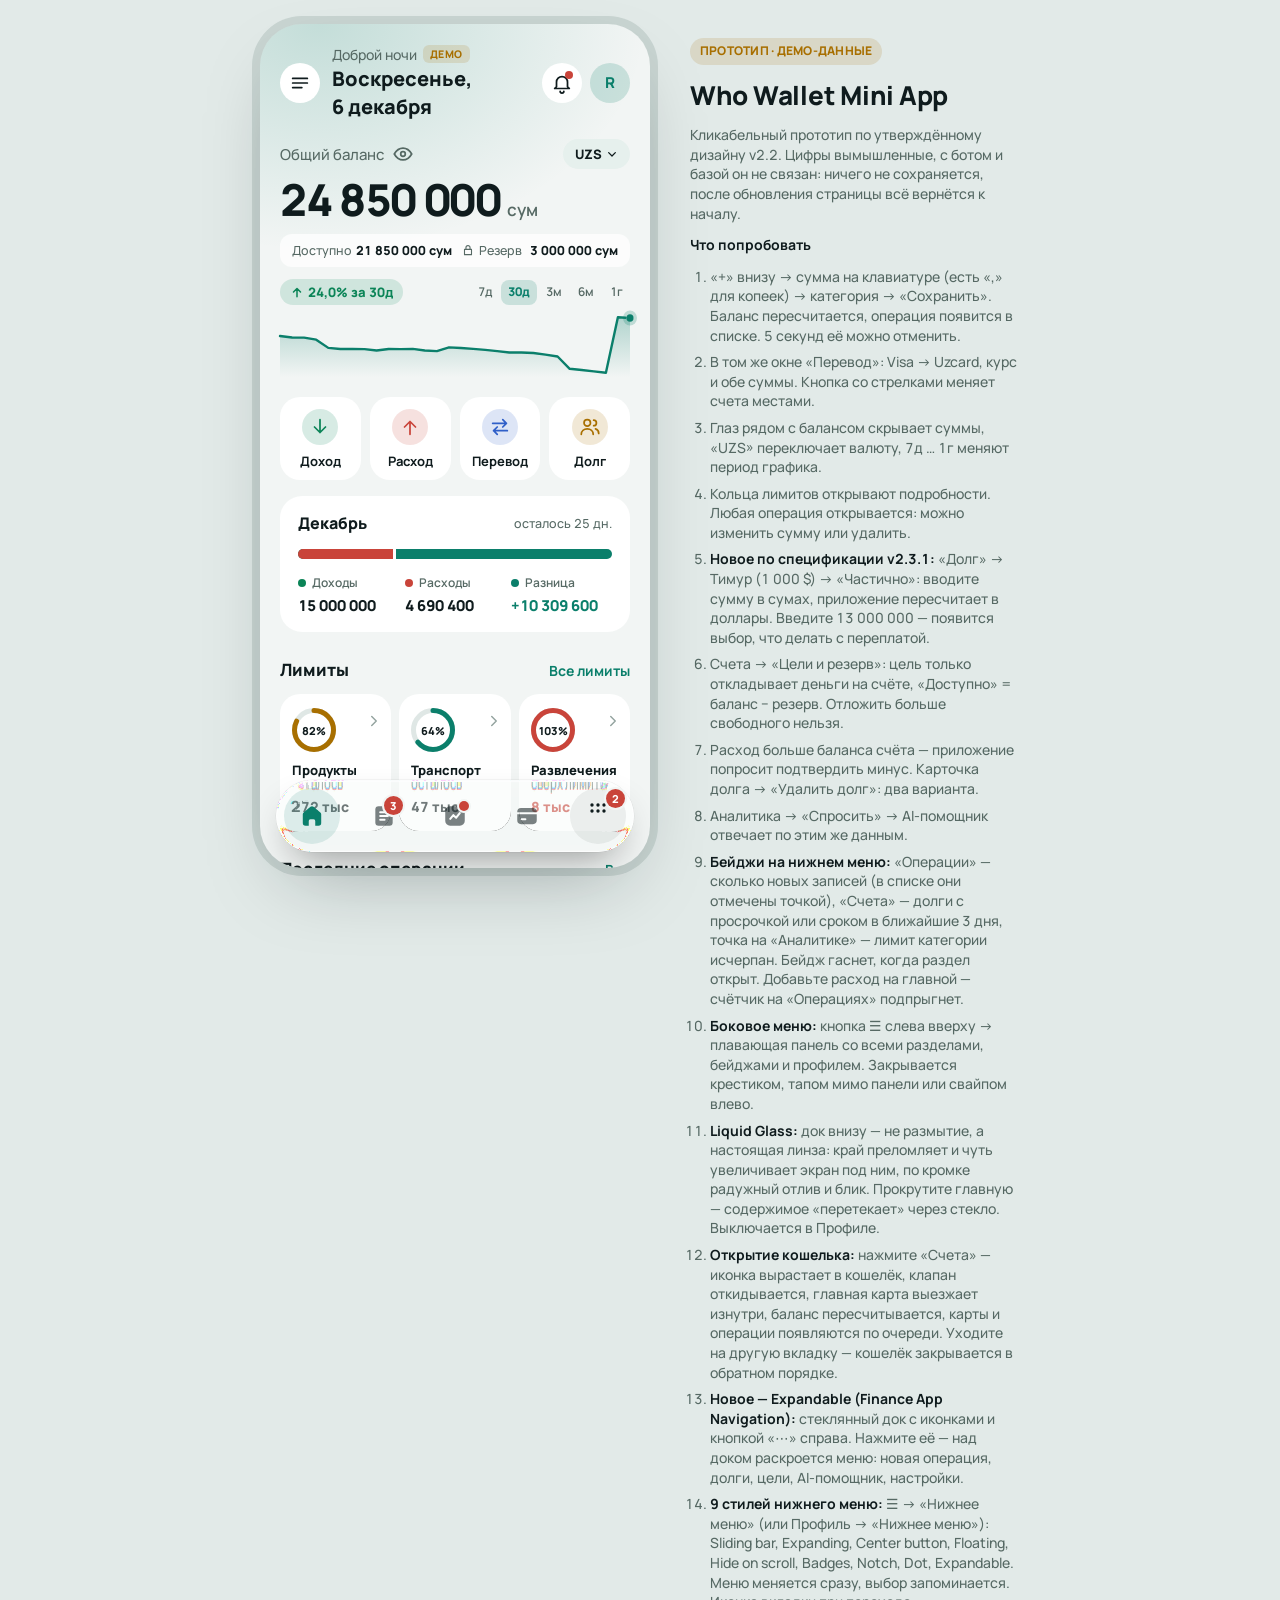
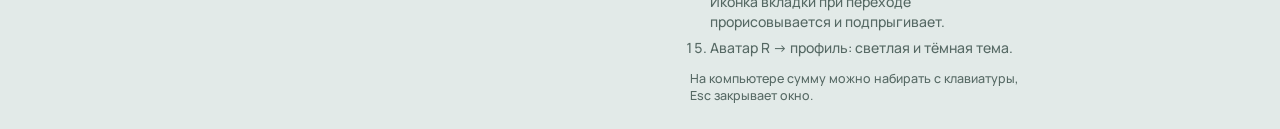
==== commit 4aa87f45: "Auto-update past Telegram's cache, build label, clearer glass GitHub Pages lets clients cache the pa" ====
--- a/index.html
+++ b/index.html
@@ -4,6 +4,23 @@
 <meta charset="utf-8">
 <meta name="viewport" content="width=device-width,initial-scale=1,viewport-fit=cover">
 <meta name="robots" content="noindex,nofollow">
+<script>
+/* Номер сборки. При обновлении меняйте его здесь и в version.txt — тогда Telegram не покажет старую копию из кэша. */
+(function () {
+  var BUILD = '2026-11-20.3';
+  window.WW_BUILD = BUILD;
+  try {
+    if (!window.fetch || !window.URL || !/^https?:$/.test(location.protocol)) return;
+    fetch('version.txt?t=' + Date.now(), { cache: 'no-store' }).then(function (r) { return r.ok ? r.text() : ''; }).then(function (v) {
+      v = (v || '').trim();
+      if (!/^[\w.-]{1,40}$/.test(v) || v === BUILD) return;
+      var key = 'ww-reload-' + v;
+      try { if (sessionStorage.getItem(key)) return; sessionStorage.setItem(key, "1"); } catch (e) { return; }
+      var u = new URL(location.href); u.searchParams.set('v', v); location.replace(u.toString());
+    }).catch(function () {});
+  } catch (e) {}
+})();
+</script>
 <script src="https://telegram.org/js/telegram-web-app.js"></script>
 <script>
 (function () {
@@ -34,7 +51,7 @@
   --c1: #3B6FD8; --c2: #0B7F6B; --c3: #D49A1F; --c4: #8E5BD6; --c5: #B3C0BC; --c6: #D45C8A;
   --card1: #0B7F6B; --card2: #2F5FC8; --card3: #6A47B8; --card4: #8A6420; --on-card: #FFFFFF;
   --dock: rgba(255,255,255,.74); --dock-line: rgba(15,27,29,.09); --dock-ink: #0F1B1D; --dock-on: #0B7F6B; --dock-on-ink: #FFFFFF; --dock-hi: rgba(11,127,107,.13); --dock-more: rgba(15,27,29,.07);
-  --lg-tint: rgba(246,249,248,.66);
+  --lg-tint: rgba(246,249,248,.42);
   --badge: #C9443A; --on-badge: #FFFFFF; --scrim: rgba(15,27,29,.45); --page: #E2EAE8; --frame: #C9D5D2; --shadow: 0 30px 80px -30px rgba(15,27,29,.35);
   --font: "Manrope", "Inter", system-ui, -apple-system, "Segoe UI", sans-serif;
 }
@@ -44,7 +61,7 @@
   --c1: #6F9BFF; --c2: #2BD4AE; --c3: #F4B84A; --c4: #B98AF5; --c5: #5D726C; --c6: #F08BC2;
   --card1: #1E5A4C; --card2: #2B3F7A; --card3: #3A2E5C; --card4: #4A3F28; --on-card: #F4FAF8;
   --dock: rgba(30,41,45,.66); --dock-line: rgba(255,255,255,.1); --dock-ink: #EDF4F2; --dock-on: #FFFFFF; --dock-on-ink: #0B1316; --dock-hi: rgba(255,255,255,.13); --dock-more: rgba(255,255,255,.15);
-  --lg-tint: rgba(18,28,32,.52);
+  --lg-tint: rgba(18,28,32,.36);
   --badge: #FF715F; --on-badge: #2A0805; --scrim: rgba(3,8,10,.66); --page: #060C0E; --frame: #1C2629; --shadow: 0 30px 80px -30px rgba(0,0,0,.8); color-scheme: dark; } }
 :root[data-theme="dark"] {
   --bg: #0B1316; --surface: #121D21; --surface2: #18262B; --line: #24343A; --text: #EDF4F2; --muted: #A6B8B3; --faint: #6F837D;
@@ -52,7 +69,7 @@
   --c1: #6F9BFF; --c2: #2BD4AE; --c3: #F4B84A; --c4: #B98AF5; --c5: #5D726C; --c6: #F08BC2;
   --card1: #1E5A4C; --card2: #2B3F7A; --card3: #3A2E5C; --card4: #4A3F28; --on-card: #F4FAF8;
   --dock: rgba(30,41,45,.66); --dock-line: rgba(255,255,255,.1); --dock-ink: #EDF4F2; --dock-on: #FFFFFF; --dock-on-ink: #0B1316; --dock-hi: rgba(255,255,255,.13); --dock-more: rgba(255,255,255,.15);
-  --lg-tint: rgba(18,28,32,.52);
+  --lg-tint: rgba(18,28,32,.36);
   --badge: #FF715F; --on-badge: #2A0805; --scrim: rgba(3,8,10,.66); --page: #060C0E; --frame: #1C2629; --shadow: 0 30px 80px -30px rgba(0,0,0,.8); color-scheme: dark; }
 
 * { box-sizing: border-box; -webkit-tap-highlight-color: transparent; }
@@ -1591,7 +1608,7 @@
   <button class="listrow" data-act="tbopen"><span class="ri">${ic('layout')}</span><span><b>Нижнее меню</b><br><span class="tiny muted">${TB_STYLES.findIndex((x) => x[0] === TB) + 1} ${TB_STYLES.find((x) => x[0] === TB)[1]} · ${TB_STYLES.length} стилей</span></span><span></span>${ic('right')}</button>
   <div class="small muted" style="font-weight:700;margin:16px 0 8px">Язык</div>
   <div class="seg"><button class="on">Русский</button><button data-act="toast" data-msg="Узбекский язык появится в следующей версии прототипа">O‘zbekcha</button></div>
-  <div style="margin-top:18px">${[['coin', 'Основная валюта', 'UZS'], ['bell', 'Ежедневный отчёт', '21:00'], ['lock', 'Вход в приложение', 'Face ID'], ['globe', 'О приложении', 'прототип']].map(([i, t, v]) => `<button class="listrow" data-act="toast" data-msg="«${t}» — в следующей версии прототипа"><span class="ri">${ic(i)}</span><b>${t}</b><span class="small muted">${v}</span>${ic('right')}</button>`).join('')}</div>
+  <div style="margin-top:18px">${[['coin', 'Основная валюта', 'UZS'], ['bell', 'Ежедневный отчёт', '21:00'], ['lock', 'Вход в приложение', 'Face ID'], ['globe', 'О приложении', 'сборка ' + window.WW_BUILD]].map(([i, t, v]) => `<button class="listrow" data-act="toast" data-msg="«${t}» — в следующей версии прототипа"><span class="ri">${ic(i)}</span><b>${t}</b><span class="small muted">${v}</span>${ic('right')}</button>`).join('')}</div>
   <div class="small muted" style="font-weight:700;margin:16px 0 8px">Данные</div>
   <div class="card" style="display:grid;gap:10px">
     <span class="small muted">${S.mine ? 'Вы ведёте свои записи. Они хранятся только на этом устройстве и не попадают в бота.' : 'Сейчас показаны демо-данные. Можно начать с нуля и вносить свои доходы, расходы и долги.'}</span>
@@ -1615,7 +1632,7 @@
   const cnt = (n) => (n === 'dot' ? '<span class="sdot"></span>' : n ? `<span class="rbadge">${n > 9 ? '9+' : n}</span>` : '<span></span>');
   const item = (to, label, icon, tail = '<span></span>') => `<button class="sitem ${here === to ? 'on' : ''}" data-act="sidego" data-to="${to}"${here === to ? ' aria-current="page"' : ''}><span class="sic">${ic(icon)}</span><span>${label}</span>${tail}</button>`;
   return `<div class="scrim" data-act="close"></div><nav class="side" role="dialog" aria-modal="true" aria-label="Меню">
-    <div class="shead"><span class="slogo">${ic('wallet')}</span><span><b>Who Wallet</b><span class="tiny">${S.mine ? 'мои данные' : 'демо-данные'}</span></span><button class="iconbtn sclose" data-act="close" aria-label="Закрыть меню">${ic('close')}</button></div>
+    <div class="shead"><span class="slogo">${ic('wallet')}</span><span><b>Who Wallet</b><span class="tiny">${S.mine ? 'мои данные' : 'демо-данные'} · сборка ${window.WW_BUILD}</span></span><button class="iconbtn sclose" data-act="close" aria-label="Закрыть меню">${ic('close')}</button></div>
     <div class="slabel">Разделы</div>
     ${item('home', 'Главная', 'home')}${item('ops', 'Операции', 'list', cnt(nb.ops))}${item('analytics', 'Аналитика', 'chart', cnt(nb.analytics))}${item('accounts', 'Счета', 'wallet')}
     <div class="slabel">Деньги</div>
@@ -1874,7 +1891,7 @@
   const g = lgGeom(); if (!g.w || bar.hidden) { if (lg) lg.lensEl.style.display = 'none'; return; }
   if (!lg) {
     lg = new window.LiquidGlass({ background: document.getElementById('screen'), draggable: false, zIndex: 5, x: g.x, y: g.y, width: g.w, height: g.h, radius: g.r,
-      scale: 24, depth: 18, curvature: 2.6, convexity: 1, chroma: 0.14, blur: 0, glow: 0, edge: 0.9, specAngle: 120, tint: 0 });
+      scale: 34, depth: 26, curvature: 2.4, convexity: 1, chroma: 0.2, blur: 0, glow: 0, edge: 1, specAngle: 120, tint: 0 });
     // координаты считаем от рамки приложения, а не от окна: линза живёт внутри #device под доком
     lg._syncBg = function () {
       const r = document.getElementById('screen').getBoundingClientRect(), d = document.getElementById('device').getBoundingClientRect();
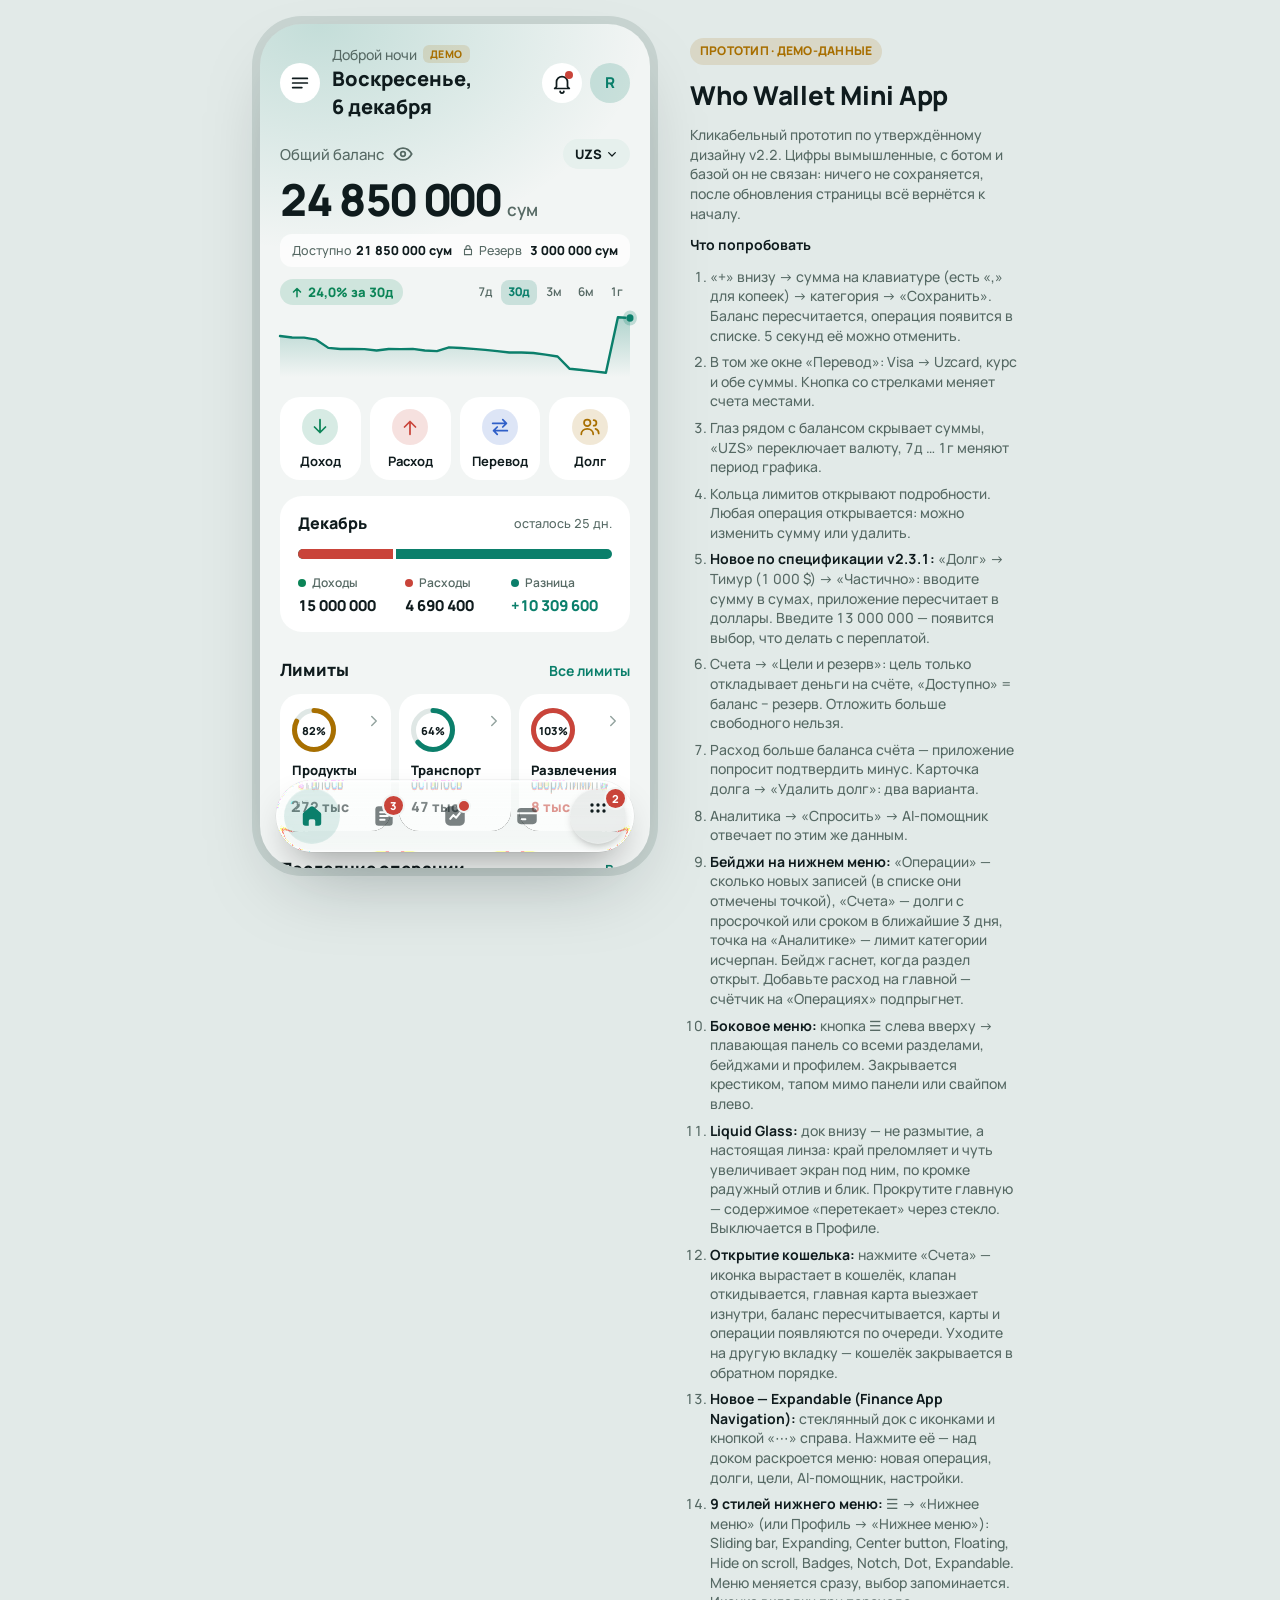
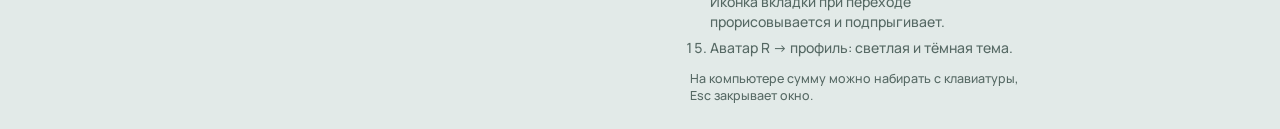
==== commit 9a74f370: "Glass dock reads as glass even over an empty screen With little data the dock floats over a plain ba" ====
--- a/index.html
+++ b/index.html
@@ -7,7 +7,7 @@
 <script>
 /* Номер сборки. При обновлении меняйте его здесь и в version.txt — тогда Telegram не покажет старую копию из кэша. */
 (function () {
-  var BUILD = '2026-11-20.3';
+  var BUILD = '2026-11-20.4';
   window.WW_BUILD = BUILD;
   try {
     if (!window.fetch || !window.URL || !/^https?:$/.test(location.protocol)) return;
@@ -208,6 +208,13 @@
 .lqg-glass { display: none !important; }
 .tabbar.lg-on { background: var(--lg-tint); -webkit-backdrop-filter: none; backdrop-filter: none; border-color: rgba(255,255,255,.3);
   box-shadow: 0 18px 40px -16px rgba(0,0,0,.45), 0 0 0 .5px rgba(0,0,0,.08), inset 0 1px 0 rgba(255,255,255,.5), inset 0 -1px 0 rgba(255,255,255,.12); }
+/* толстое стекло: блик сверху, светлая кромка, объём — видно даже на пустом фоне и в любом браузере */
+.tabbar.lg-on::before { content: ""; position: absolute; inset: 0; z-index: 0; border-radius: inherit; pointer-events: none;
+  background: linear-gradient(180deg, rgba(255,255,255,.30) 0%, rgba(255,255,255,.08) 36%, rgba(255,255,255,0) 55%, rgba(255,255,255,.07) 100%);
+  box-shadow: inset 0 1.5px 0 rgba(255,255,255,.7), inset 0 -1px 0 rgba(255,255,255,.25), inset 1px 0 0 rgba(255,255,255,.2), inset -1px 0 0 rgba(255,255,255,.2),
+    inset 0 0 20px rgba(255,255,255,.1), inset 0 -10px 18px -10px rgba(255,255,255,.18); }
+.tabbar.lg-on .tb-more { box-shadow: inset 0 1px 0 rgba(255,255,255,.45), inset 0 -1px 0 rgba(255,255,255,.12), 0 4px 10px -4px rgba(0,0,0,.35); }
+.tabbar.lg-on .tb-ind { box-shadow: inset 0 1px 0 rgba(255,255,255,.35), inset 0 -1px 0 rgba(255,255,255,.08); }
 .lgsw { width: 42px; height: 26px; border-radius: 13px; background: var(--line); position: relative; transition: background .25s; }
 .lgsw::after { content: ""; position: absolute; top: 3px; left: 3px; width: 20px; height: 20px; border-radius: 50%; background: #fff; box-shadow: 0 1px 3px rgba(0,0,0,.3); transition: transform .3s cubic-bezier(.3,1.3,.5,1); }
 .lgsw.on { background: var(--accent); }
